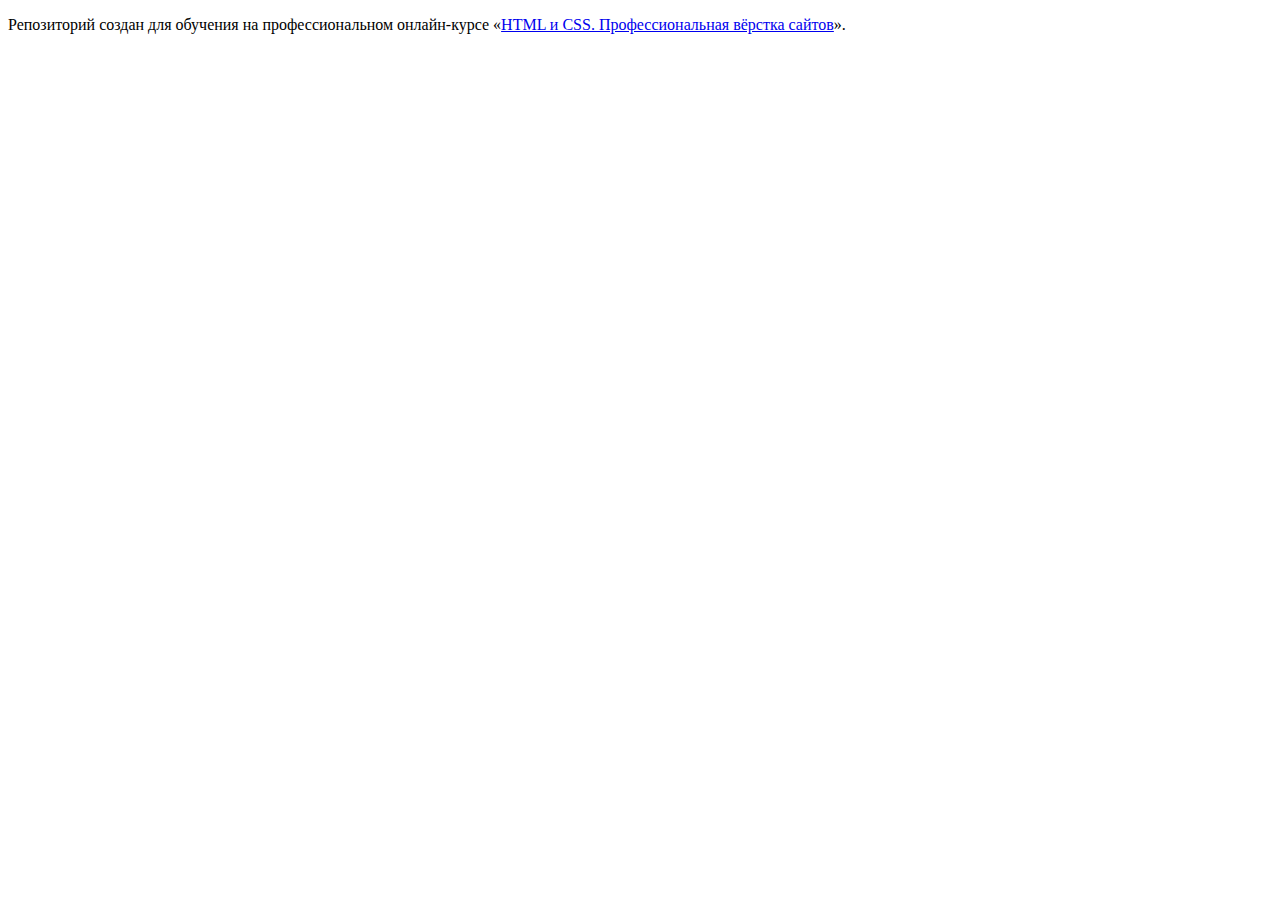
==== index.html @ 7fc2eac6 ":hatching_chick:" ====
<!DOCTYPE html>
<html lang="ru">
  <head>
    <meta charset="utf-8">
    <title>HTML Academy: Глейси</title>
  </head>
  <body>

    <p>Репозиторий создан для обучения на профессиональном онлайн‑курсе «<a href="https://htmlacademy.ru/intensive/htmlcss">HTML и CSS. Профессиональная вёрстка сайтов</a>».</p>

  </body>
</html>
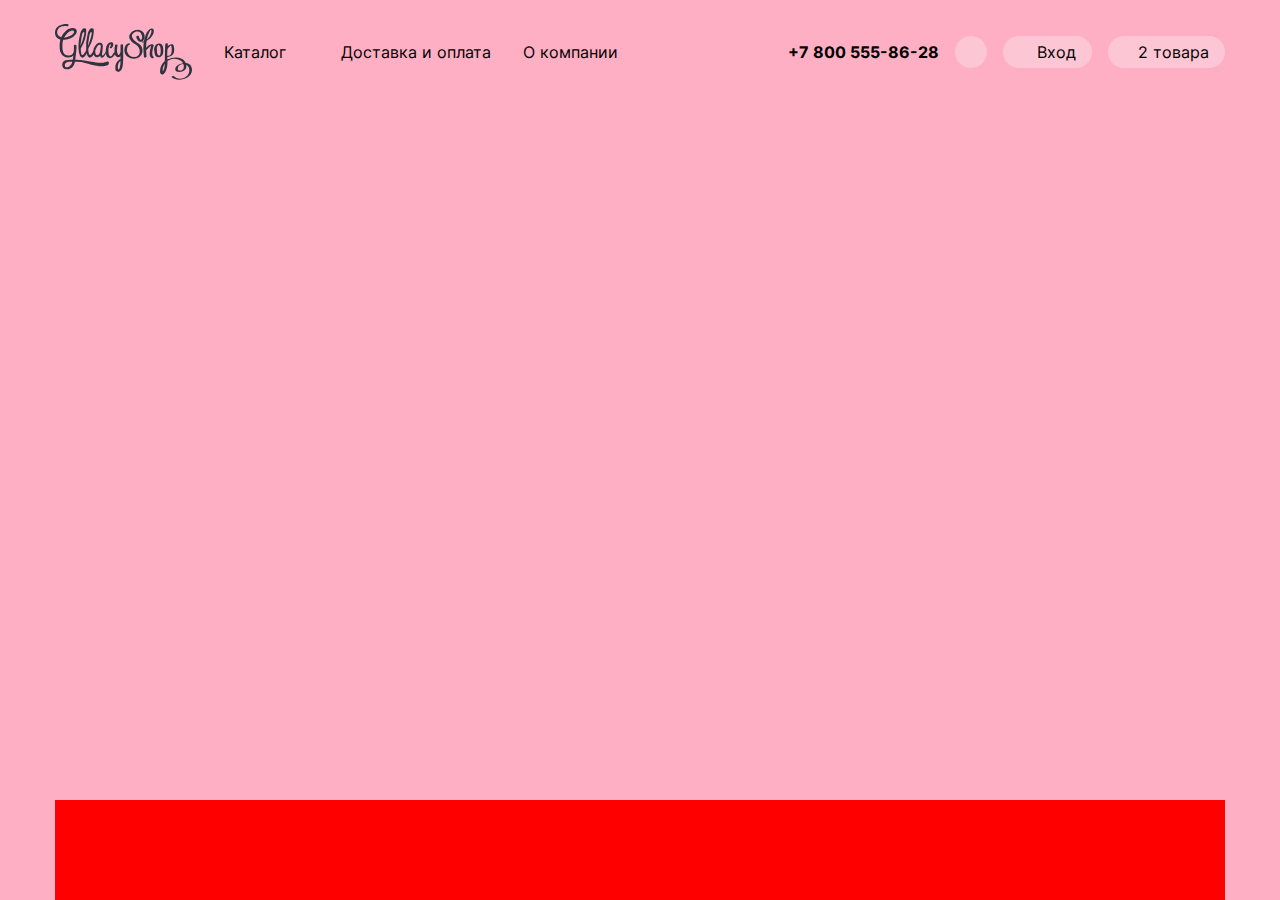
==== commit 18e70ed0: "Хедер" ====
--- a/index.html
+++ b/index.html
@@ -1,12 +1,119 @@
 <!DOCTYPE html>
 <html lang="ru">
+
   <head>
     <meta charset="utf-8">
     <title>HTML Academy: Глейси</title>
+    <link rel="stylesheet" href="styles/styles.css">
+    <link rel="icon" href="favicon.ico">
+    <link rel="icon" type="image/png" href="./images/favicon.png">
   </head>
+
   <body>
 
-    <p>Репозиторий создан для обучения на профессиональном онлайн‑курсе «<a href="https://htmlacademy.ru/intensive/htmlcss">HTML и CSS. Профессиональная вёрстка сайтов</a>».</p>
+    <header class="header">
+
+      <nav class="navigation">
+
+        <div class="services-navigation">
+
+          <a class="logo" href="/index.html">
+            <svg role="img" aria-label="Логорип интернет-магазина Глэйси." xmlns="http://www.w3.org/2000/svg" width="137" height="56" fill="none">
+              <path fill="#2D3440" d="M52.79 37.57a3.45 3.45 0 0 0-1.91.33s-2.68 2.24-15.89-.34c-9.71-1.9-14.76-1.71-14.76-1.71s1.63-11.18 1.18-14.31a.9.9 0 0 0-.93-.81c-.97 0-1.56.37-1.56.89.08 2.11 0 4.23-.22 6.33a5.36 5.36 0 0 1-5.5 3.5c-4.23-.29-5.12-3.35-5.5-5.43-.36-2.08-.58-7.9.53-10.29 0 0 6.38.23 10.39-3.2 4-3.44 3.75-6.4 1.86-7.68-1.9-1.27-6.34-1.05-9.75 2.08A17.33 17.33 0 0 0 6.2 13.2s-5-1.08-3.86-6.34c1.22-5.49 8.69-4.84 8.69-4.84 1.56.3 1.63.44 2.15-.08.51-.51.89-1.86-1.56-1.94C9.17-.08 1.82 1.14.42 6.04c-1.5 5.21 1.27 8.94 5 9.52 0 0-2.04 9.04.48 13.5a7.95 7.95 0 0 0 7.66 4.4c1.47 0 4.07-.81 4.8-2 0 0-.34 3.2-.63 4.36 0 0-6.18-.08-8.12.9-3.28 1.74-2.6 5.83-1.33 7.28 1.07 1.23 4.28 1.9 6.6.8a8.86 8.86 0 0 0 4.95-6.89c3.76-.19 7.52.22 11.15 1.22 5.5 1.65 13.15 3.18 15.44 3.18 2.3 0 7.13-.66 7.42-2.58.16-1.27-.31-1.93-1.05-2.16ZM14.12 7.67s2.92-2.23 4.32-.83a1.93 1.93 0 0 1 .08 2.52c-.59.77-2.14 3.2-9.5 4.4 0 0 2.32-4.07 5.1-6.08Zm.24 34.8s-4.03 2.21-4.45-.78a2.83 2.83 0 0 1 1.46-3.23c.7-.35 1.66-.79 5.86-.64a5.67 5.67 0 0 1-2.87 4.66Z" />
+              <path fill="#2D3440" d="M65.51 21.23V27.38c-.07.81-.33 1.59-.76 2.27-.27.5-.63.94-1.05 1.32-.47.4-.79-.51-.96-.9-1.24-2.6-.64-6.09-.16-8.82.22-1.3-2.42-.96-2.62.2-.48 2.32-.65 4.7-.5 7.07a1.66 1.66 0 0 0-1.18.66c-.46.97-1.79 4.2-3.41 2.91-1.18-.9-1.3-3.34-1.43-4.71-.14-1.9.1-3.8.73-5.6-.05.15 1.02-2.53 1.49-1.53a3.26 3.26 0 0 1-.55 2.8c-1.4 1.06.78 1.5 1.62.85 1.6-1.2 2.68-5.1-.06-5.57-3.09-.52-4.84 2.61-5.5 5.1-.34 1.42-.49 2.9-.44 4.36-.42.75-1.87 3.17-2.71 3.58-1 .52-.98-.2-.95-.67.04-.47.48-4.6.73-7.4.2-1.1.05-2.25-.45-3.26-.38-.78-3.56-2.53-6.36.75a10.66 10.66 0 0 0-2.74 6.26l-.63 1.21c-1.34 2.46-3.02 3.5-3.62 1.8-.6-1.79-.82-3.67-.66-5.54A34.51 34.51 0 0 0 37.84 14c1.34-5.96 1.09-8.92.37-9.42-.73-.5-3.79-1.73-5.63 5.6a47.93 47.93 0 0 0-1.42 15.98c-.28.61-.64 1.34-1.1 2.17-1.33 2.46-3 3.5-3.6 1.8-.6-1.79-.81-3.67-.64-5.54a34.51 34.51 0 0 0 4.5-10.51c1.39-6.04 1.11-9 .39-9.5-.72-.5-3.79-1.73-5.62 5.6-1.83 7.32-2.2 15.3-.45 20.67 0 0 .97 3.02 2.77 2.8 1.48-.2 3.25-1.66 4.3-4.4.11.54.26 1.08.43 1.6 0 0 .96 3.02 2.76 2.8 1.22-.15 2.67-1.18 3.69-3.06.63 1.64 2 2.99 3.75 2.68 2.37-.43 2.86-1.72 2.86-1.72s-.04 2.12 1.48 2.12c1.36 0 2.43-.8 3.5-2.82l.7-1.33c.3 1.93 1.1 3.64 2.67 4.32 2.67 1.17 5-1.04 6.37-3.22a3.86 3.86 0 0 0 2.2 2.34 3.32 3.32 0 0 0 3.36-.83v3.14c-.49-.02-.97.11-1.38.38a10.47 10.47 0 0 0-3.73 9.4 2.9 2.9 0 0 0 2.83 2.67c.47 0 .94-.1 1.36-.33 2.76-1.2 3.18-5.36 3.41-7.9.56-6.11.13-12.47.13-18.6 0-1.12-2.59-.6-2.59.33ZM26.93 11.2c.62-2.37 1.19-3.32 1.78-3.32.6 0 .83.64.41 2.68a52.6 52.6 0 0 1-3.64 11.4s.84-8.38 1.45-10.76Zm7.5 0c.61-2.37 1.18-3.32 1.74-3.32.55 0 .83.64.41 2.68-.41 2.05-1.78 7.71-3.64 11.4 0 0 .9-8.38 1.49-10.76Zm11.45 11.15c-.07.52-.4 3.84-.89 5.63-.48 1.79-.81 2.42-2.25 3.04-1.44.61-2.17-1.27-2.17-1.27-1.03-2.86.34-5.37 1.48-7.09 1.14-1.71 2.3-1.86 2.95-1.78a1.2 1.2 0 0 1 .88 1.47Zm19.56 16.1c.06 2.4-.42 4.79-1.4 6.98-.63.13-.9-.1-1.1-1.1a9.63 9.63 0 0 1 0-2.91 8.06 8.06 0 0 1 2.47-4.6c.04.56.04 1.1.03 1.63ZM82.18 18.7a9.59 9.59 0 0 1-5.08-5.37c-1.14-3.42 2.6-5.94 5.58-5.79 2.98.15 4.58 3.24 4.45 6-.05.98-.66 3.18-1.87 2.03a5.7 5.7 0 0 1-1.39-3.24c-.17-1.08-2.76-.44-2.58.7.52 3.27 4.03 6.87 7.04 3.45A6.59 6.59 0 0 0 86 6.43a9.08 9.08 0 0 0-11.15 3.88c-2.43 4.33 2.44 8.57 5.9 10.12C86.3 23.41 86.5 33 79.13 33.06a7.4 7.4 0 0 1-6.85-5.02c-.5-1.5-.25-6.75 1.78-7.15 1.61-.32 1.18-1.8-.4-1.52-3.3.65-4.52 4.93-4.2 7.93.52 4.77 4.97 7.45 9.46 7.41a8.5 8.5 0 0 0 8.58-6.75 8.4 8.4 0 0 0-5.32-9.26Z" />
+              <path fill="#2D3440" d="M98.73 32.9c-2.54-1.39-1.09-6.76-.7-8.83.24-1.33 1.37-3.39-.44-3.85-2.13-.51-4.66 1.52-6.49 3.46 0-2.24.17-4.48.5-6.7a13.9 13.9 0 0 0 6.39-6.6c1.16-2.33 1.72-7.16-2.2-5.74-3.55 1.25-4.77 5.36-5.89 8.66a26.93 26.93 0 0 0-.97 3.91c-.35.15-.72.28-1.08.4-1.48.46-1.29 1.25.2.79l.73-.23c-.71 5.01-.23 10.27.22 15.2 0 .48 2.67 0 2.58-.7-.2-2.2-.37-4.4-.44-6.58.22-.06.4-.18.56-.35a20.1 20.1 0 0 1 3.56-3.51l.41-.3c.6-.48.71-.49.34 0-.14.85-.32 1.7-.55 2.52-.5 2.69-1.9 7.96 1.2 9.65.66.34 3.06-.67 2.07-1.2Zm-5.78-21.56c.27-.8.64-1.58.98-2.35.42-.96 1.54-4.26 2.35-2.68.65 1.26-.38 3.33-.83 4.53a10.63 10.63 0 0 1-3.56 4.74c.26-1.43.61-2.85 1.06-4.24Z" />
+              <path fill="#2D3440" d="M108.3 26.64c0-2.95-.33-6.72-3.83-7.03-3.84-.35-5.34 3.68-5.4 6.7a.53.53 0 0 0 .32.5c0 2.82.67 6.5 4.01 6.44 3.72-.06 4.9-3.32 4.9-6.61Zm-4.45 4.9c-2.18-.9-1.98-4.66-1.84-6.48a.48.48 0 0 0-.21-.47c.27-1.79.96-4.47 2.55-3.14 1.26 1.1 1.29 3.71 1.35 5.22.05 1.06-.08 5.53-1.84 4.87h-.01ZM136.35 42.78c-1-2.58-3.2-3.58-5.6-3.69-.27-.65-.61-1.27-1.01-1.86-3.48-5.17-11.75-4.47-17.35-1.78 0-.82-.08-1.63-.11-2.45a6.49 6.49 0 0 0 5.8-2.68c1.48-2.14 1.27-5.93.68-8.32-.55-2.26-2.74-1.86-4.39-1.1-.6.28-1.16.66-1.66 1.12 0-.6.1-1.2.15-1.79.1-1.37-2.53-1.03-2.62.2-.41 5.53-.27 11.04-.4 16.57a13.2 13.2 0 0 0-4.77 10.81c0 2.03 1.72 3.58 3.56 2.13 2.57-1.98 3.36-5.93 3.71-8.94.15-1.35.2-2.7.14-4.05a12.43 12.43 0 0 1 13.54-.1 6.2 6.2 0 0 1 2.02 2.42c-1.42.26-2.8.7-4.11 1.33-1.53.73-3.79 2.47-3.68 4.4a2.69 2.69 0 0 0 2.04 2.69.8.8 0 0 0 .25.08c5.47.9 9.54-2.35 8.76-6.92 2.67 1.46 3.66 4.84 2.71 7.74-2.13 6.53-10.32 7.99-15.09 3.62-.52-.46-2.84.52-2.43.9 6.9 6.32 24.06.47 19.86-10.33Zm-26.66-1.58a13.92 13.92 0 0 1-1.02 4.6c-.22.48-.46.96-.72 1.42 0 0-.23.06-.28-.64 0-2.5.72-4.96 2.09-7.06l-.07 1.68Zm2.78-15.98a.7.7 0 0 0 .14-.15c.48-.8 1.04-1.56 1.69-2.24.47-.54 1-1 1.61-1.36.29.14.58.9.69 1.9.27 2.49.39 9.04-3.51 8.42-.3-.02-.6.04-.9.15 0-2.27.12-4.49.28-6.72Zm11.65 21.23h-.05c-1.5-.35-1.34-1.78-1.14-2.75.43-2.26 3.18-3.48 5.44-3.58 1.15 3.22.26 7.08-4.25 6.33Z" />
+            </svg>
+          </a>
+
+          <div class="catalog-wrapper">
+            <button class="services catalog" type="button">Каталог</button>
+            <ul class="catalog-list no">
+              <li class="catalog-item">
+                <a class="catalog-link" href="#">Новинки</a>
+              </li>
+              <li class="catalog-item">
+                <a class="catalog-link" href="#">Сливочное</a>
+              </li>
+              <li class="catalog-item">
+                <a class="catalog-link" href="#">Щербеты</a>
+              </li>
+              <li class="catalog-item">
+                <a class="catalog-link" href="#">Фруктовый лед</a>
+              </li>
+              <li class="catalog-item">
+                <a class="catalog-link" href="#">Мелорин</a>
+            </ul>
+          </div>
+          <a class="services delivery-payment" href="#">Доставка и оплата</a>
+          <a class="services about-company" href="#">О компании</a>
+
+        </div>
+
+        <div class="user-navigation">
+
+          <a class="contacts-phone" href="tel:+78005558628">+7 800 555-86-28</a>
+
+          <form class="user search" action="https://echo.htmlacademy.ru/" method="get">
+            <label class="visually-hidden" for="search-label">Поиск по сайту.</label>
+            <input class="search-input no" placeholder="Поиск по сайту" type="text" name="site-search" required
+              id="search-label">
+          </form>
+
+          <div class="user-navigation-wrapper">
+            <button class="user entrance" type="button"><span class="visually-hidden">Личный
+                кабинет.</span>Вход</button>
+            <form class="Personal-account no" action="https://echo.htmlacademy.ru/" method="post">
+              <p>Личный кабинет</p>
+              <div>
+                <label class="visually-hidden" for="username">введите почту</label>
+                <input class="username" id="username" name="username" required="required" type="text"
+                  placeholder="email@example.com" />
+              </div>
+              <div>
+                <label class="visually-hidden" for="password">введите пароль</label>
+                <input class="password" id="password" name="password" required="required" type="password"
+                  placeholder="••••••" />
+              </div>
+              <button class="login button">Войти</button>
+              <a class="password-recovery" href="#">Забыли пароль?</a>
+              <a class="registration" href="#">Регистрация</a>
+            </form>
+          </div>
+
+          <div class="basket-wrapper">
+            <button class="user basket" type="button"><span class="visually-hidden">Корзина покупок.</span>2 товара</button>
+            <div class="basket-popover no">
+              <ul class="shopping-list">
+                <li class="basket-products-item">
+                  <a class="basket-products-link" href="#">Малинка<p>1 кг х 310 ₽</p></a>
+                  <span class="price"><b>310</b>₽</span>
+                  <button class="basket-products-delete" type="button">
+                    <span class="visually-hidden">Удалить</span>
+                  </button>
+                </li>
+                <li class="basket-products-item">
+                  <a class="basket-products-link" href="#">Бабл-гам<p>1,5 кг х 320 ₽</p></a>
+                  <span class="price"><b>480</b>₽</span>
+                  <button class="basket-products-delete" type="button">
+                    <span class="visually-hidden">Удалить</span>
+                  </button>
+                </li>
+              </ul>
+              <button class="order" type="button">Оформить заказ</button>
+              <span class="total-amount">Итого:<b>790</b>₽</span>
+            </div>
+
+          </div>
+
+      </nav>
+
+    </header>
+
+    <main></main>
+
+    <footer></footer>
 
   </body>
+
 </html>
--- a/styles/styles.css
+++ b/styles/styles.css
@@ -0,0 +1,147 @@
+@font-face {
+    font-family: "Inter";
+    font-style: normal;
+    font-weight: 400;
+    src: url("../fonts/inter-400.woff2") format("woff2");
+    font-display: swap;
+}
+
+@font-face {
+
+    font-family: "Inter";
+    font-style: normal;
+    font-weight: 700;
+    src: url("../fonts/inter-700.woff2") format("woff2");
+    font-display: swap;
+}
+
+@font-face {
+
+    font-family: "Inter";
+    font-style: normal;
+    font-weight: 900;
+    src: url("../fonts/inter-700.woff2") format("woff2");
+    font-display: swap;
+}
+
+
+/*Общие */
+
+:root {
+--fon-pink:#FEAFC3;
+--fon-blue:#69A9FF;
+--fon-yellow:#FCC850;
+}
+
+.no {
+    display: none;
+}
+
+body {
+    background-color: var(--fon-pink);
+    font-family: "Inter", "Arial", sans-serif;
+    font-size: 16px;
+    line-height: 24px;
+    font-weight: 400;
+    margin: 0 auto;
+    width: 1170px;
+    display: flex;
+    flex-direction: column;
+    min-height: 100vh;
+}
+
+/*
+*, *:before, *:after {
+    outline: solid 1px red;
+}
+*/
+
+.visually-hidden {
+    position: absolute;
+    width: 1px;
+    height: 1px;
+    margin: -1px;
+    padding: 0;
+    border: 0;
+    clip: rect(0 0 0 0);
+    overflow: hidden;
+}
+
+main {
+    flex: 1;
+}
+
+footer {
+    flex-shrink: 0;
+    background-color: red;
+    height: 100px;
+}
+
+/*ХЕДЕР МЕНЮ*/
+
+.navigation {
+    display: flex;
+    justify-content: space-between;
+    margin-top: 24px;
+}
+
+.logo {
+    margin-right: 16px;
+}
+
+.services-navigation {
+    display: flex;
+    justify-content: flex-start;
+    align-items: flex-start;
+}
+
+.user-navigation {
+    display: flex;
+    justify-content: flex-end;
+    align-items: flex-start;
+}
+
+.services {
+    font: 400 16px/20px Inter;
+    background-color: transparent;
+    padding: 8px 16px;
+    text-decoration: none;
+    color: black;
+    border: none;
+    cursor: pointer;
+    margin-top: 10px;
+}
+
+.services.catalog {
+    margin-right: 23px;
+}
+
+.user {
+    font: 400 16px/20px Inter;
+    border: none;
+    cursor: pointer;
+    padding: 6px 16px;
+    background-color: rgba(252, 252, 252, 0.3);
+    border-radius: 30px;
+    margin-left: 16px;
+    margin-top: 12px;
+}
+
+.user.search {
+    height: 20px;
+}
+
+.user.basket {
+    padding-left: 30px;
+}
+
+.user.entrance {
+    padding-left: 34px;
+}
+
+.contacts-phone {
+    font: 700 16px/20px Inter;
+    color: black;
+    text-decoration: none;
+    margin-top: 18px;
+}
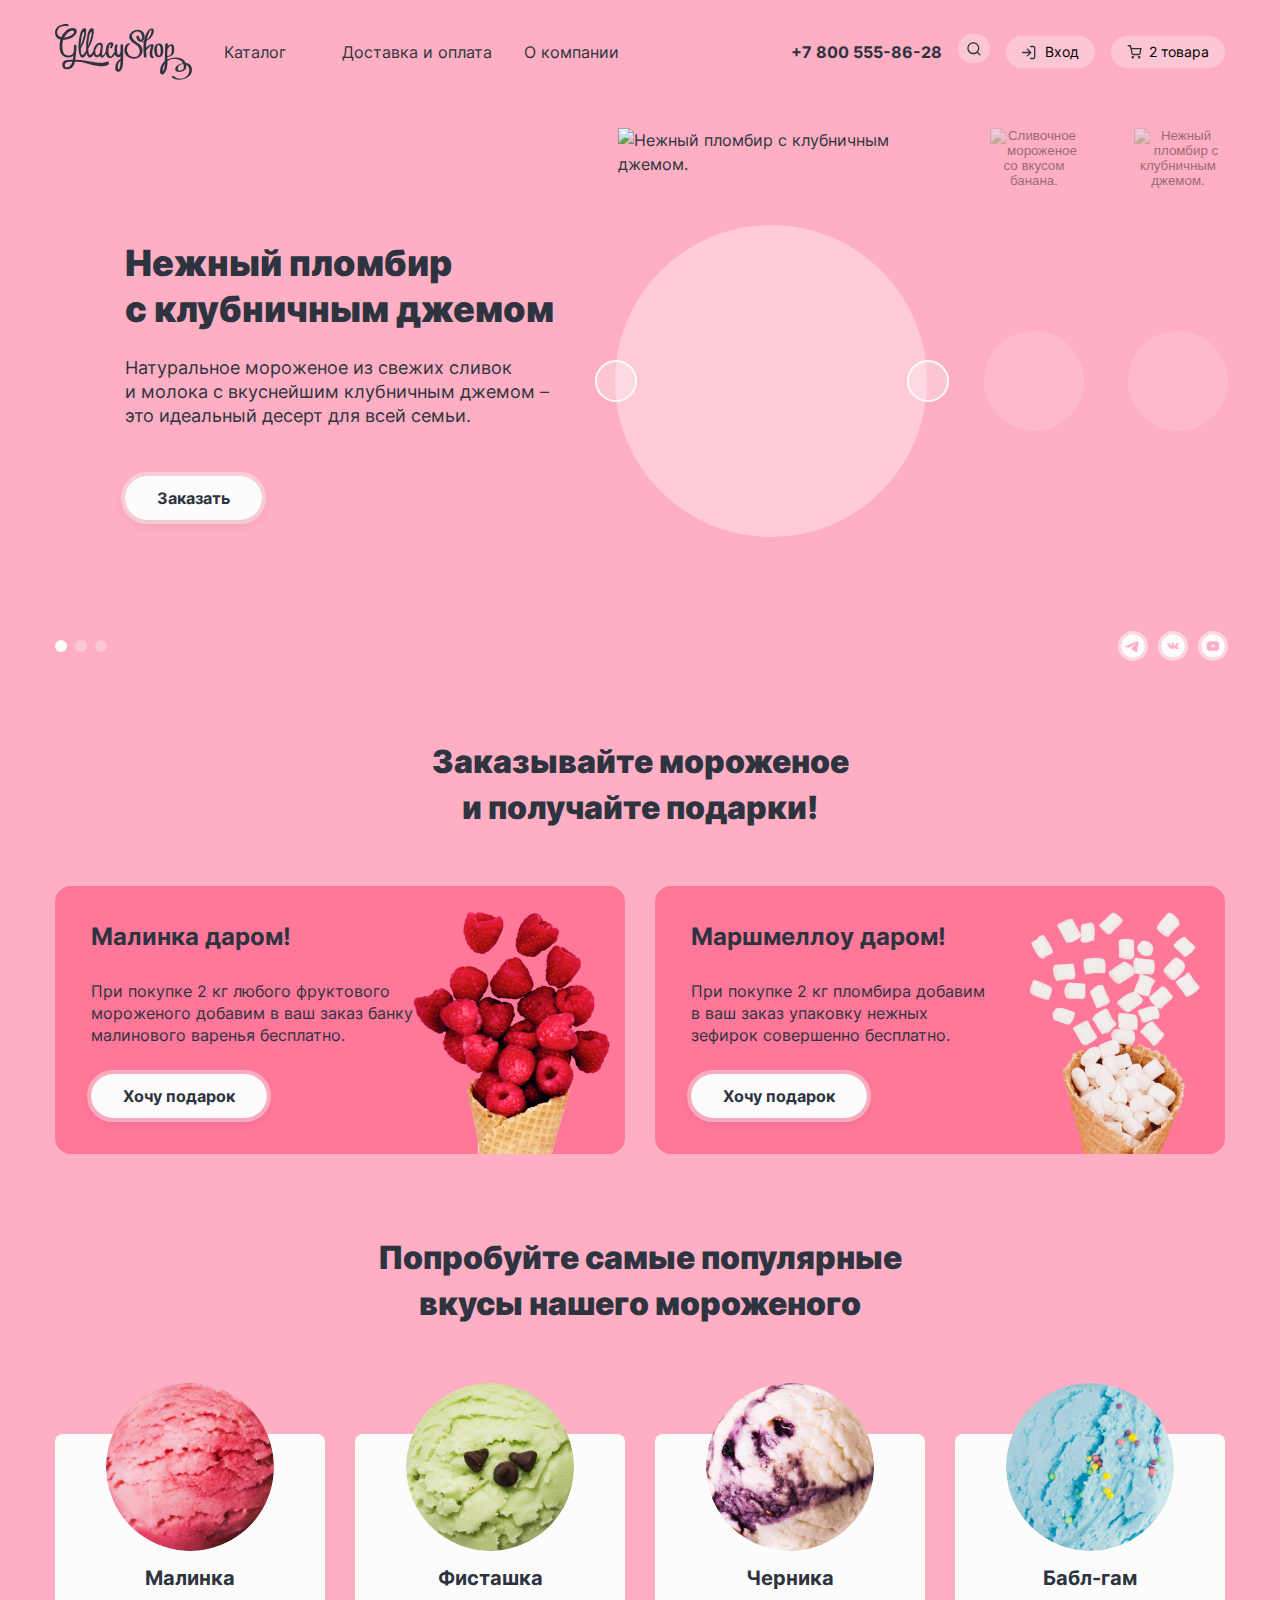
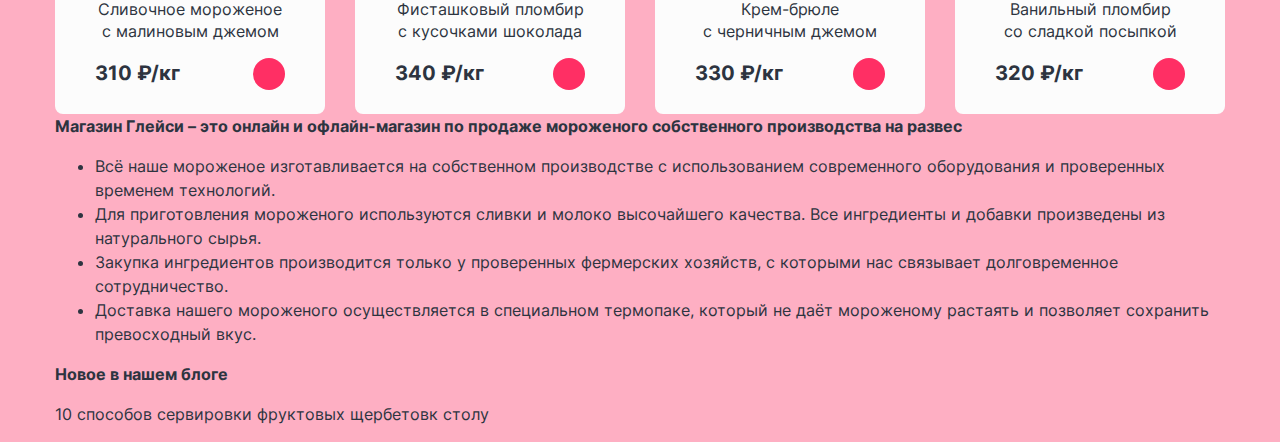
==== commit 6054c380: "Слайдер и далееееее" ====
--- a/index.html
+++ b/index.html
@@ -13,104 +13,295 @@
 
     <header class="header">
 
+
+      <a class="logo">
+        <svg role="img" aria-label="Логотип интернет-магазина Глэйси." xmlns="http://www.w3.org/2000/svg" width="137" height="56" fill="no">
+          <path fill="#2D3440" d="M52.79 37.57a3.45 3.45 0 0 0-1.91.33s-2.68 2.24-15.89-.34c-9.71-1.9-14.76-1.71-14.76-1.71s1.63-11.18 1.18-14.31a.9.9 0 0 0-.93-.81c-.97 0-1.56.37-1.56.89.08 2.11 0 4.23-.22 6.33a5.36 5.36 0 0 1-5.5 3.5c-4.23-.29-5.12-3.35-5.5-5.43-.36-2.08-.58-7.9.53-10.29 0 0 6.38.23 10.39-3.2 4-3.44 3.75-6.4 1.86-7.68-1.9-1.27-6.34-1.05-9.75 2.08A17.33 17.33 0 0 0 6.2 13.2s-5-1.08-3.86-6.34c1.22-5.49 8.69-4.84 8.69-4.84 1.56.3 1.63.44 2.15-.08.51-.51.89-1.86-1.56-1.94C9.17-.08 1.82 1.14.42 6.04c-1.5 5.21 1.27 8.94 5 9.52 0 0-2.04 9.04.48 13.5a7.95 7.95 0 0 0 7.66 4.4c1.47 0 4.07-.81 4.8-2 0 0-.34 3.2-.63 4.36 0 0-6.18-.08-8.12.9-3.28 1.74-2.6 5.83-1.33 7.28 1.07 1.23 4.28 1.9 6.6.8a8.86 8.86 0 0 0 4.95-6.89c3.76-.19 7.52.22 11.15 1.22 5.5 1.65 13.15 3.18 15.44 3.18 2.3 0 7.13-.66 7.42-2.58.16-1.27-.31-1.93-1.05-2.16ZM14.12 7.67s2.92-2.23 4.32-.83a1.93 1.93 0 0 1 .08 2.52c-.59.77-2.14 3.2-9.5 4.4 0 0 2.32-4.07 5.1-6.08Zm.24 34.8s-4.03 2.21-4.45-.78a2.83 2.83 0 0 1 1.46-3.23c.7-.35 1.66-.79 5.86-.64a5.67 5.67 0 0 1-2.87 4.66Z" />
+          <path fill="#2D3440" d="M65.51 21.23V27.38c-.07.81-.33 1.59-.76 2.27-.27.5-.63.94-1.05 1.32-.47.4-.79-.51-.96-.9-1.24-2.6-.64-6.09-.16-8.82.22-1.3-2.42-.96-2.62.2-.48 2.32-.65 4.7-.5 7.07a1.66 1.66 0 0 0-1.18.66c-.46.97-1.79 4.2-3.41 2.91-1.18-.9-1.3-3.34-1.43-4.71-.14-1.9.1-3.8.73-5.6-.05.15 1.02-2.53 1.49-1.53a3.26 3.26 0 0 1-.55 2.8c-1.4 1.06.78 1.5 1.62.85 1.6-1.2 2.68-5.1-.06-5.57-3.09-.52-4.84 2.61-5.5 5.1-.34 1.42-.49 2.9-.44 4.36-.42.75-1.87 3.17-2.71 3.58-1 .52-.98-.2-.95-.67.04-.47.48-4.6.73-7.4.2-1.1.05-2.25-.45-3.26-.38-.78-3.56-2.53-6.36.75a10.66 10.66 0 0 0-2.74 6.26l-.63 1.21c-1.34 2.46-3.02 3.5-3.62 1.8-.6-1.79-.82-3.67-.66-5.54A34.51 34.51 0 0 0 37.84 14c1.34-5.96 1.09-8.92.37-9.42-.73-.5-3.79-1.73-5.63 5.6a47.93 47.93 0 0 0-1.42 15.98c-.28.61-.64 1.34-1.1 2.17-1.33 2.46-3 3.5-3.6 1.8-.6-1.79-.81-3.67-.64-5.54a34.51 34.51 0 0 0 4.5-10.51c1.39-6.04 1.11-9 .39-9.5-.72-.5-3.79-1.73-5.62 5.6-1.83 7.32-2.2 15.3-.45 20.67 0 0 .97 3.02 2.77 2.8 1.48-.2 3.25-1.66 4.3-4.4.11.54.26 1.08.43 1.6 0 0 .96 3.02 2.76 2.8 1.22-.15 2.67-1.18 3.69-3.06.63 1.64 2 2.99 3.75 2.68 2.37-.43 2.86-1.72 2.86-1.72s-.04 2.12 1.48 2.12c1.36 0 2.43-.8 3.5-2.82l.7-1.33c.3 1.93 1.1 3.64 2.67 4.32 2.67 1.17 5-1.04 6.37-3.22a3.86 3.86 0 0 0 2.2 2.34 3.32 3.32 0 0 0 3.36-.83v3.14c-.49-.02-.97.11-1.38.38a10.47 10.47 0 0 0-3.73 9.4 2.9 2.9 0 0 0 2.83 2.67c.47 0 .94-.1 1.36-.33 2.76-1.2 3.18-5.36 3.41-7.9.56-6.11.13-12.47.13-18.6 0-1.12-2.59-.6-2.59.33ZM26.93 11.2c.62-2.37 1.19-3.32 1.78-3.32.6 0 .83.64.41 2.68a52.6 52.6 0 0 1-3.64 11.4s.84-8.38 1.45-10.76Zm7.5 0c.61-2.37 1.18-3.32 1.74-3.32.55 0 .83.64.41 2.68-.41 2.05-1.78 7.71-3.64 11.4 0 0 .9-8.38 1.49-10.76Zm11.45 11.15c-.07.52-.4 3.84-.89 5.63-.48 1.79-.81 2.42-2.25 3.04-1.44.61-2.17-1.27-2.17-1.27-1.03-2.86.34-5.37 1.48-7.09 1.14-1.71 2.3-1.86 2.95-1.78a1.2 1.2 0 0 1 .88 1.47Zm19.56 16.1c.06 2.4-.42 4.79-1.4 6.98-.63.13-.9-.1-1.1-1.1a9.63 9.63 0 0 1 0-2.91 8.06 8.06 0 0 1 2.47-4.6c.04.56.04 1.1.03 1.63ZM82.18 18.7a9.59 9.59 0 0 1-5.08-5.37c-1.14-3.42 2.6-5.94 5.58-5.79 2.98.15 4.58 3.24 4.45 6-.05.98-.66 3.18-1.87 2.03a5.7 5.7 0 0 1-1.39-3.24c-.17-1.08-2.76-.44-2.58.7.52 3.27 4.03 6.87 7.04 3.45A6.59 6.59 0 0 0 86 6.43a9.08 9.08 0 0 0-11.15 3.88c-2.43 4.33 2.44 8.57 5.9 10.12C86.3 23.41 86.5 33 79.13 33.06a7.4 7.4 0 0 1-6.85-5.02c-.5-1.5-.25-6.75 1.78-7.15 1.61-.32 1.18-1.8-.4-1.52-3.3.65-4.52 4.93-4.2 7.93.52 4.77 4.97 7.45 9.46 7.41a8.5 8.5 0 0 0 8.58-6.75 8.4 8.4 0 0 0-5.32-9.26Z" />
+          <path fill="#2D3440" d="M98.73 32.9c-2.54-1.39-1.09-6.76-.7-8.83.24-1.33 1.37-3.39-.44-3.85-2.13-.51-4.66 1.52-6.49 3.46 0-2.24.17-4.48.5-6.7a13.9 13.9 0 0 0 6.39-6.6c1.16-2.33 1.72-7.16-2.2-5.74-3.55 1.25-4.77 5.36-5.89 8.66a26.93 26.93 0 0 0-.97 3.91c-.35.15-.72.28-1.08.4-1.48.46-1.29 1.25.2.79l.73-.23c-.71 5.01-.23 10.27.22 15.2 0 .48 2.67 0 2.58-.7-.2-2.2-.37-4.4-.44-6.58.22-.06.4-.18.56-.35a20.1 20.1 0 0 1 3.56-3.51l.41-.3c.6-.48.71-.49.34 0-.14.85-.32 1.7-.55 2.52-.5 2.69-1.9 7.96 1.2 9.65.66.34 3.06-.67 2.07-1.2Zm-5.78-21.56c.27-.8.64-1.58.98-2.35.42-.96 1.54-4.26 2.35-2.68.65 1.26-.38 3.33-.83 4.53a10.63 10.63 0 0 1-3.56 4.74c.26-1.43.61-2.85 1.06-4.24Z" />
+          <path fill="#2D3440" d="M108.3 26.64c0-2.95-.33-6.72-3.83-7.03-3.84-.35-5.34 3.68-5.4 6.7a.53.53 0 0 0 .32.5c0 2.82.67 6.5 4.01 6.44 3.72-.06 4.9-3.32 4.9-6.61Zm-4.45 4.9c-2.18-.9-1.98-4.66-1.84-6.48a.48.48 0 0 0-.21-.47c.27-1.79.96-4.47 2.55-3.14 1.26 1.1 1.29 3.71 1.35 5.22.05 1.06-.08 5.53-1.84 4.87h-.01ZM136.35 42.78c-1-2.58-3.2-3.58-5.6-3.69-.27-.65-.61-1.27-1.01-1.86-3.48-5.17-11.75-4.47-17.35-1.78 0-.82-.08-1.63-.11-2.45a6.49 6.49 0 0 0 5.8-2.68c1.48-2.14 1.27-5.93.68-8.32-.55-2.26-2.74-1.86-4.39-1.1-.6.28-1.16.66-1.66 1.12 0-.6.1-1.2.15-1.79.1-1.37-2.53-1.03-2.62.2-.41 5.53-.27 11.04-.4 16.57a13.2 13.2 0 0 0-4.77 10.81c0 2.03 1.72 3.58 3.56 2.13 2.57-1.98 3.36-5.93 3.71-8.94.15-1.35.2-2.7.14-4.05a12.43 12.43 0 0 1 13.54-.1 6.2 6.2 0 0 1 2.02 2.42c-1.42.26-2.8.7-4.11 1.33-1.53.73-3.79 2.47-3.68 4.4a2.69 2.69 0 0 0 2.04 2.69.8.8 0 0 0 .25.08c5.47.9 9.54-2.35 8.76-6.92 2.67 1.46 3.66 4.84 2.71 7.74-2.13 6.53-10.32 7.99-15.09 3.62-.52-.46-2.84.52-2.43.9 6.9 6.32 24.06.47 19.86-10.33Zm-26.66-1.58a13.92 13.92 0 0 1-1.02 4.6c-.22.48-.46.96-.72 1.42 0 0-.23.06-.28-.64 0-2.5.72-4.96 2.09-7.06l-.07 1.68Zm2.78-15.98a.7.7 0 0 0 .14-.15c.48-.8 1.04-1.56 1.69-2.24.47-.54 1-1 1.61-1.36.29.14.58.9.69 1.9.27 2.49.39 9.04-3.51 8.42-.3-.02-.6.04-.9.15 0-2.27.12-4.49.28-6.72Zm11.65 21.23h-.05c-1.5-.35-1.34-1.78-1.14-2.75.43-2.26 3.18-3.48 5.44-3.58 1.15 3.22.26 7.08-4.25 6.33Z" />
+        </svg>
+      </a>
+
+
       <nav class="navigation">
-
-        <div class="services-navigation">
-
-          <a class="logo" href="/index.html">
-            <svg role="img" aria-label="Логорип интернет-магазина Глэйси." xmlns="http://www.w3.org/2000/svg" width="137" height="56" fill="none">
-              <path fill="#2D3440" d="M52.79 37.57a3.45 3.45 0 0 0-1.91.33s-2.68 2.24-15.89-.34c-9.71-1.9-14.76-1.71-14.76-1.71s1.63-11.18 1.18-14.31a.9.9 0 0 0-.93-.81c-.97 0-1.56.37-1.56.89.08 2.11 0 4.23-.22 6.33a5.36 5.36 0 0 1-5.5 3.5c-4.23-.29-5.12-3.35-5.5-5.43-.36-2.08-.58-7.9.53-10.29 0 0 6.38.23 10.39-3.2 4-3.44 3.75-6.4 1.86-7.68-1.9-1.27-6.34-1.05-9.75 2.08A17.33 17.33 0 0 0 6.2 13.2s-5-1.08-3.86-6.34c1.22-5.49 8.69-4.84 8.69-4.84 1.56.3 1.63.44 2.15-.08.51-.51.89-1.86-1.56-1.94C9.17-.08 1.82 1.14.42 6.04c-1.5 5.21 1.27 8.94 5 9.52 0 0-2.04 9.04.48 13.5a7.95 7.95 0 0 0 7.66 4.4c1.47 0 4.07-.81 4.8-2 0 0-.34 3.2-.63 4.36 0 0-6.18-.08-8.12.9-3.28 1.74-2.6 5.83-1.33 7.28 1.07 1.23 4.28 1.9 6.6.8a8.86 8.86 0 0 0 4.95-6.89c3.76-.19 7.52.22 11.15 1.22 5.5 1.65 13.15 3.18 15.44 3.18 2.3 0 7.13-.66 7.42-2.58.16-1.27-.31-1.93-1.05-2.16ZM14.12 7.67s2.92-2.23 4.32-.83a1.93 1.93 0 0 1 .08 2.52c-.59.77-2.14 3.2-9.5 4.4 0 0 2.32-4.07 5.1-6.08Zm.24 34.8s-4.03 2.21-4.45-.78a2.83 2.83 0 0 1 1.46-3.23c.7-.35 1.66-.79 5.86-.64a5.67 5.67 0 0 1-2.87 4.66Z" />
-              <path fill="#2D3440" d="M65.51 21.23V27.38c-.07.81-.33 1.59-.76 2.27-.27.5-.63.94-1.05 1.32-.47.4-.79-.51-.96-.9-1.24-2.6-.64-6.09-.16-8.82.22-1.3-2.42-.96-2.62.2-.48 2.32-.65 4.7-.5 7.07a1.66 1.66 0 0 0-1.18.66c-.46.97-1.79 4.2-3.41 2.91-1.18-.9-1.3-3.34-1.43-4.71-.14-1.9.1-3.8.73-5.6-.05.15 1.02-2.53 1.49-1.53a3.26 3.26 0 0 1-.55 2.8c-1.4 1.06.78 1.5 1.62.85 1.6-1.2 2.68-5.1-.06-5.57-3.09-.52-4.84 2.61-5.5 5.1-.34 1.42-.49 2.9-.44 4.36-.42.75-1.87 3.17-2.71 3.58-1 .52-.98-.2-.95-.67.04-.47.48-4.6.73-7.4.2-1.1.05-2.25-.45-3.26-.38-.78-3.56-2.53-6.36.75a10.66 10.66 0 0 0-2.74 6.26l-.63 1.21c-1.34 2.46-3.02 3.5-3.62 1.8-.6-1.79-.82-3.67-.66-5.54A34.51 34.51 0 0 0 37.84 14c1.34-5.96 1.09-8.92.37-9.42-.73-.5-3.79-1.73-5.63 5.6a47.93 47.93 0 0 0-1.42 15.98c-.28.61-.64 1.34-1.1 2.17-1.33 2.46-3 3.5-3.6 1.8-.6-1.79-.81-3.67-.64-5.54a34.51 34.51 0 0 0 4.5-10.51c1.39-6.04 1.11-9 .39-9.5-.72-.5-3.79-1.73-5.62 5.6-1.83 7.32-2.2 15.3-.45 20.67 0 0 .97 3.02 2.77 2.8 1.48-.2 3.25-1.66 4.3-4.4.11.54.26 1.08.43 1.6 0 0 .96 3.02 2.76 2.8 1.22-.15 2.67-1.18 3.69-3.06.63 1.64 2 2.99 3.75 2.68 2.37-.43 2.86-1.72 2.86-1.72s-.04 2.12 1.48 2.12c1.36 0 2.43-.8 3.5-2.82l.7-1.33c.3 1.93 1.1 3.64 2.67 4.32 2.67 1.17 5-1.04 6.37-3.22a3.86 3.86 0 0 0 2.2 2.34 3.32 3.32 0 0 0 3.36-.83v3.14c-.49-.02-.97.11-1.38.38a10.47 10.47 0 0 0-3.73 9.4 2.9 2.9 0 0 0 2.83 2.67c.47 0 .94-.1 1.36-.33 2.76-1.2 3.18-5.36 3.41-7.9.56-6.11.13-12.47.13-18.6 0-1.12-2.59-.6-2.59.33ZM26.93 11.2c.62-2.37 1.19-3.32 1.78-3.32.6 0 .83.64.41 2.68a52.6 52.6 0 0 1-3.64 11.4s.84-8.38 1.45-10.76Zm7.5 0c.61-2.37 1.18-3.32 1.74-3.32.55 0 .83.64.41 2.68-.41 2.05-1.78 7.71-3.64 11.4 0 0 .9-8.38 1.49-10.76Zm11.45 11.15c-.07.52-.4 3.84-.89 5.63-.48 1.79-.81 2.42-2.25 3.04-1.44.61-2.17-1.27-2.17-1.27-1.03-2.86.34-5.37 1.48-7.09 1.14-1.71 2.3-1.86 2.95-1.78a1.2 1.2 0 0 1 .88 1.47Zm19.56 16.1c.06 2.4-.42 4.79-1.4 6.98-.63.13-.9-.1-1.1-1.1a9.63 9.63 0 0 1 0-2.91 8.06 8.06 0 0 1 2.47-4.6c.04.56.04 1.1.03 1.63ZM82.18 18.7a9.59 9.59 0 0 1-5.08-5.37c-1.14-3.42 2.6-5.94 5.58-5.79 2.98.15 4.58 3.24 4.45 6-.05.98-.66 3.18-1.87 2.03a5.7 5.7 0 0 1-1.39-3.24c-.17-1.08-2.76-.44-2.58.7.52 3.27 4.03 6.87 7.04 3.45A6.59 6.59 0 0 0 86 6.43a9.08 9.08 0 0 0-11.15 3.88c-2.43 4.33 2.44 8.57 5.9 10.12C86.3 23.41 86.5 33 79.13 33.06a7.4 7.4 0 0 1-6.85-5.02c-.5-1.5-.25-6.75 1.78-7.15 1.61-.32 1.18-1.8-.4-1.52-3.3.65-4.52 4.93-4.2 7.93.52 4.77 4.97 7.45 9.46 7.41a8.5 8.5 0 0 0 8.58-6.75 8.4 8.4 0 0 0-5.32-9.26Z" />
-              <path fill="#2D3440" d="M98.73 32.9c-2.54-1.39-1.09-6.76-.7-8.83.24-1.33 1.37-3.39-.44-3.85-2.13-.51-4.66 1.52-6.49 3.46 0-2.24.17-4.48.5-6.7a13.9 13.9 0 0 0 6.39-6.6c1.16-2.33 1.72-7.16-2.2-5.74-3.55 1.25-4.77 5.36-5.89 8.66a26.93 26.93 0 0 0-.97 3.91c-.35.15-.72.28-1.08.4-1.48.46-1.29 1.25.2.79l.73-.23c-.71 5.01-.23 10.27.22 15.2 0 .48 2.67 0 2.58-.7-.2-2.2-.37-4.4-.44-6.58.22-.06.4-.18.56-.35a20.1 20.1 0 0 1 3.56-3.51l.41-.3c.6-.48.71-.49.34 0-.14.85-.32 1.7-.55 2.52-.5 2.69-1.9 7.96 1.2 9.65.66.34 3.06-.67 2.07-1.2Zm-5.78-21.56c.27-.8.64-1.58.98-2.35.42-.96 1.54-4.26 2.35-2.68.65 1.26-.38 3.33-.83 4.53a10.63 10.63 0 0 1-3.56 4.74c.26-1.43.61-2.85 1.06-4.24Z" />
-              <path fill="#2D3440" d="M108.3 26.64c0-2.95-.33-6.72-3.83-7.03-3.84-.35-5.34 3.68-5.4 6.7a.53.53 0 0 0 .32.5c0 2.82.67 6.5 4.01 6.44 3.72-.06 4.9-3.32 4.9-6.61Zm-4.45 4.9c-2.18-.9-1.98-4.66-1.84-6.48a.48.48 0 0 0-.21-.47c.27-1.79.96-4.47 2.55-3.14 1.26 1.1 1.29 3.71 1.35 5.22.05 1.06-.08 5.53-1.84 4.87h-.01ZM136.35 42.78c-1-2.58-3.2-3.58-5.6-3.69-.27-.65-.61-1.27-1.01-1.86-3.48-5.17-11.75-4.47-17.35-1.78 0-.82-.08-1.63-.11-2.45a6.49 6.49 0 0 0 5.8-2.68c1.48-2.14 1.27-5.93.68-8.32-.55-2.26-2.74-1.86-4.39-1.1-.6.28-1.16.66-1.66 1.12 0-.6.1-1.2.15-1.79.1-1.37-2.53-1.03-2.62.2-.41 5.53-.27 11.04-.4 16.57a13.2 13.2 0 0 0-4.77 10.81c0 2.03 1.72 3.58 3.56 2.13 2.57-1.98 3.36-5.93 3.71-8.94.15-1.35.2-2.7.14-4.05a12.43 12.43 0 0 1 13.54-.1 6.2 6.2 0 0 1 2.02 2.42c-1.42.26-2.8.7-4.11 1.33-1.53.73-3.79 2.47-3.68 4.4a2.69 2.69 0 0 0 2.04 2.69.8.8 0 0 0 .25.08c5.47.9 9.54-2.35 8.76-6.92 2.67 1.46 3.66 4.84 2.71 7.74-2.13 6.53-10.32 7.99-15.09 3.62-.52-.46-2.84.52-2.43.9 6.9 6.32 24.06.47 19.86-10.33Zm-26.66-1.58a13.92 13.92 0 0 1-1.02 4.6c-.22.48-.46.96-.72 1.42 0 0-.23.06-.28-.64 0-2.5.72-4.96 2.09-7.06l-.07 1.68Zm2.78-15.98a.7.7 0 0 0 .14-.15c.48-.8 1.04-1.56 1.69-2.24.47-.54 1-1 1.61-1.36.29.14.58.9.69 1.9.27 2.49.39 9.04-3.51 8.42-.3-.02-.6.04-.9.15 0-2.27.12-4.49.28-6.72Zm11.65 21.23h-.05c-1.5-.35-1.34-1.78-1.14-2.75.43-2.26 3.18-3.48 5.44-3.58 1.15 3.22.26 7.08-4.25 6.33Z" />
-            </svg>
-          </a>
-
-          <div class="catalog-wrapper">
-            <button class="services catalog" type="button">Каталог</button>
-            <ul class="catalog-list no">
-              <li class="catalog-item">
-                <a class="catalog-link" href="#">Новинки</a>
-              </li>
-              <li class="catalog-item">
-                <a class="catalog-link" href="#">Сливочное</a>
-              </li>
-              <li class="catalog-item">
-                <a class="catalog-link" href="#">Щербеты</a>
-              </li>
-              <li class="catalog-item">
-                <a class="catalog-link" href="#">Фруктовый лед</a>
-              </li>
-              <li class="catalog-item">
-                <a class="catalog-link" href="#">Мелорин</a>
-            </ul>
-          </div>
-          <a class="services delivery-payment" href="#">Доставка и оплата</a>
-          <a class="services about-company" href="#">О компании</a>
-
-        </div>
-
-        <div class="user-navigation">
-
-          <a class="contacts-phone" href="tel:+78005558628">+7 800 555-86-28</a>
-
-          <form class="user search" action="https://echo.htmlacademy.ru/" method="get">
-            <label class="visually-hidden" for="search-label">Поиск по сайту.</label>
-            <input class="search-input no" placeholder="Поиск по сайту" type="text" name="site-search" required
-              id="search-label">
-          </form>
-
-          <div class="user-navigation-wrapper">
-            <button class="user entrance" type="button"><span class="visually-hidden">Личный
-                кабинет.</span>Вход</button>
-            <form class="Personal-account no" action="https://echo.htmlacademy.ru/" method="post">
-              <p>Личный кабинет</p>
-              <div>
-                <label class="visually-hidden" for="username">введите почту</label>
-                <input class="username" id="username" name="username" required="required" type="text"
-                  placeholder="email@example.com" />
-              </div>
-              <div>
-                <label class="visually-hidden" for="password">введите пароль</label>
-                <input class="password" id="password" name="password" required="required" type="password"
-                  placeholder="••••••" />
-              </div>
-              <button class="login button">Войти</button>
+        <div class="catalog-wrapper">
+          <button class="navigation-item catalog" type="button">Каталог</button>
+          <ul class="catalog-list hidden">
+            <li class="catalog-item">
+              <a class="catalog-link new" href="#">Новинки</a>
+            </li>
+            <li class="catalog-item">
+              <a class="catalog-link" href="#">Сливочное</a>
+            </li>
+            <li class="catalog-item">
+              <a class="catalog-link" href="#">Щербеты</a>
+            </li>
+            <li class="catalog-item">
+              <a class="catalog-link" href="#">Фруктовый лед</a>
+            </li>
+            <li class="catalog-item">
+              <a class="catalog-link" href="#">Мелорин</a>
+          </ul>
+        </div>
+
+        <a class="navigation-item delivery-payment" href="#">Доставка и оплата</a>
+
+        <a class="navigation-item about-company" href="#">О компании</a>
+      </nav>
+
+
+      <div class="user-navigation">
+        <a class="user contacts-phone" href="tel:+78005558628">+7 800 555-86-28</a>
+
+        <div class="search-wrapper">
+          <a class="user search" href="#"></a>
+           <form class="search-form hidden" action="https://echo.htmlacademy.ru/" method="get">
+              <label class="visually-hidden" for="search-label">Поиск по сайту.</label>
+              <input class="search-input" placeholder="Поиск по сайту" type="text" name="site-search" required id="search-label">
+              <button class="search-reset hidden" type="reset"><span class="visually-hidden">Очистить поиск</span></button>
+            </form>
+        </div>
+
+        <div class="user-navigation-wrapper">
+          <button class="user entrance" type="button"><span class="visually-hidden">Личный кабинет.</span>Вход</button>
+          <form class="personal-account hidden" action="https://echo.htmlacademy.ru/" method="post">
+            <span>Личный кабинет</span>
+            <div class="username-wrapper">
+              <label class="visually-hidden" for="username">введите почту</label>
+              <input class="username" id="username" name="username" required="required" type="text" placeholder="email@example.com">
+            </div>
+            <div class="password-wrapper">
+              <label class="visually-hidden" for="password">введите пароль</label>
+              <input class="password" id="password" name="password" required="required" type="password" placeholder="••••••">
+            </div>
+            <div class="login-wrapper">
+              <button class="button-additional login" type="submit">Войти</button>
               <a class="password-recovery" href="#">Забыли пароль?</a>
               <a class="registration" href="#">Регистрация</a>
-            </form>
-          </div>
-
-          <div class="basket-wrapper">
-            <button class="user basket" type="button"><span class="visually-hidden">Корзина покупок.</span>2 товара</button>
-            <div class="basket-popover no">
-              <ul class="shopping-list">
-                <li class="basket-products-item">
-                  <a class="basket-products-link" href="#">Малинка<p>1 кг х 310 ₽</p></a>
-                  <span class="price"><b>310</b>₽</span>
-                  <button class="basket-products-delete" type="button">
-                    <span class="visually-hidden">Удалить</span>
-                  </button>
-                </li>
-                <li class="basket-products-item">
-                  <a class="basket-products-link" href="#">Бабл-гам<p>1,5 кг х 320 ₽</p></a>
-                  <span class="price"><b>480</b>₽</span>
-                  <button class="basket-products-delete" type="button">
-                    <span class="visually-hidden">Удалить</span>
-                  </button>
-                </li>
-              </ul>
-              <button class="order" type="button">Оформить заказ</button>
-              <span class="total-amount">Итого:<b>790</b>₽</span>
             </div>
-
-          </div>
-
-      </nav>
+          </form>
+        </div>
+
+        <div class="basket-wrapper">
+          <!-- empty-пустая корзина --><button class="user basket " type="button"><span class="visually-hidden">Корзина покупок.</span>2 товара</button>
+          <div class="basket-popover hidden">
+            <span class="basket-head">Корзина</span>
+            <ul class="shopping-list">
+              <li class="basket-products-item raspberry">
+                <a class="basket-products-link" href="#">Малинка<span>1 кг х 310 ₽</span></a>
+                <span class="price"><b>310</b> ₽</span>
+                <button class="basket-products-delete" type="button"><span class="visually-hidden">Удалить</span></button>
+              </li>
+              <li class="basket-products-item bubble-gum">
+                <a class="basket-products-link" href="#">Бабл-гам<span>1,5 кг х 320 ₽</span></a>
+                <span class="price"><b>480</b> ₽</span>
+                <button class="basket-products-delete" type="button">
+                  <span class="visually-hidden">Удалить</span>
+                </button>
+              </li>
+            </ul>
+            <a class="button-additional order" href="#">Оформить заказ</a>
+            <span class="total-amount">Итого: <b>790</b> ₽</span>
+          </div>
+        </div>
+
+
+      </div>
+
 
     </header>
 
-    <main></main>
+
+    <main>
+
+
+      <h1 class="visually-hidden">Магазин Глейси – мы продаем мороженое собственного производства на развес.</h1>
+
+
+      <div class="slider">
+
+        <span class="visually-hidden">Лучшие мороженки для вас!</span>
+
+        <div class="slide-wrapper ice-cream-strawberry active-slide">
+          <div class="slide-description-wrapper">
+            <div class="slide-title">Нежный пломбир<br>с клубничным джемом</div>
+            <p class="slide-description">Натуральное мороженое из свежих сливок<br>и молока с вкуснейшим клубничным джемом – это идеальный десерт для всей семьи.</p>
+            <a class="slide button-main" href="#">Заказать</a>
+          </div>
+          <div class="slide-image-wrapper">
+            <img class="slide-image" src="/images/index/ice-cream-with-strawberry-jam.png" alt="Нежный пломбир с клубничным джемом." width="306" height="507">
+          </div>
+        </div>
+
+        <div class="slide-wrapper ice-cream-banan">
+          <div class="slide-description-wrapper">
+            <div class="slide-title">Сливочное мороженое со вкусом банана</div>
+            <p class="slide-description">Сливочное мороженое с ярким банановым вкусом подарит вам свежесть и наслаждение даже в самый жаркий летний день.</p>
+            <a class="slide button-main" href="#">Заказать</a>
+          </div>
+          <div class="slide-image-wrapper">
+            <img class="slide-image" src="/images/index/creamy-banana-flavored-ice-cream.png"
+              alt="Сливочное мороженое со вкусом банана." width="306" height="507">
+          </div>
+        </div>
+
+        <div class="slide-wrapper ice-cream-marshmallow">
+          <div class="slide-description-wrapper">
+            <div class="slide-title">Карамельный пломбир с маршмеллоу</div>
+            <p class="slide-description">Необычный сладкий десерт с карамельным топпингом и кусочками зефира завоюет сердца сладкоежек всех возрастов.</p>
+            <a class="slide button-main" href="#">Заказать</a>
+          </div>
+          <div class="slide-image-wrapper">
+            <img class="slide-image" src="/images/index/caramel-sundae-with-marshmallows.png" alt="Нежный пломбир с клубничным джемом." width="306" height="507">
+          </div>
+        </div>
+
+        <button class="slider-button previous" type="button">
+          <span class="visually-hidden">Предыдущее мороженка</span>
+        </button>
+
+        <button class="slider-button following" type="button">
+          <span class="visually-hidden">Следующее мороженка</span>
+        </button>
+
+        <button class="preview-button previous" type="button">
+          <img class="slide-image" src="/images/index/creamy-banana-flavored-ice-cream.png" alt="Сливочное мороженое со вкусом банана." width="306" height="507">
+          <span class="visually-hidden">Предыдущее мороженка превью</span>
+        </button>
+
+        <button class="preview-button following" type="button">
+          <img class="slide-image" src="/images/index/caramel-sundae-with-marshmallows.png" alt="Нежный пломбир с клубничным джемом." width="306" height="507">
+          <span class="visually-hidden">Следующее мороженка превью</span>
+        </button>
+
+
+        <ol class="slider-pagination">
+          <li class="slider-pagination-item">
+            <button class="slider-pagination-button slider-pagination-button-current">
+              <span class="visually-hidden">Нежный пломбир с клубничным джемом</span>
+            </button>
+          </li>
+          <li class="slider-pagination-item">
+            <button class="slider-pagination-button" type="button">
+              <span class="visually-hidden">Сливочное мороженое со вкусом банана</span>
+            </button>
+          </li>
+          <li class="slider-pagination-item">
+            <button class="slider-pagination-button" type="button">
+              <span class="visually-hidden">Карамельный пломбир с маршмеллоу</span>
+            </button>
+          </li>
+        </ol>
+
+        <div class="social-list-wrap">
+          <span class="visually-hidden">Мы в соц сетях</span>
+          <ul class="social-list">
+            <li class="social-item">
+              <a class="social-link telegram" href="https://t.me/htmlacademy">
+                <span class="visually-hidden">Телеграмм</span>
+              </a>
+            </li>
+            <li class="social-item">
+              <a class="social-link vk" href="https://www.youtube.com/user/htmlacademyru">
+                <span class="visually-hidden">В контакте</span>
+              </a>
+            </li>
+            <li class="social-item">
+              <a class="social-link youtube" href="https://twitter.com/htmlacademy_ru">
+                <span class="visually-hidden">Ютуб</span>
+              </a>
+            </li>
+          </ul>
+        </div>
+
+      </div>
+
+
+      <section class="present-wrap">
+
+        <h2>Заказывайте мороженое<br>и получайте подарки!</h2>
+
+        <div class="present malinka-for-free">
+          <h3>Малинка даром!</h3>
+          <p>При покупке 2 кг любого фруктового мороженого добавим в ваш заказ банку малинового варенья бесплатно.</p>
+          <button class="button-main">Хочу подарок</button>
+        </div>
+
+        <div class="present marshmallow-for-free">
+          <h3>Маршмеллоу даром!</h3>
+          <p>При покупке 2 кг пломбира добавим<br>в ваш заказ упаковку нежных<br>зефирок совершенно бесплатно.</p>
+          <button class="button-main">Хочу подарок</button>
+        </div>
+
+      </section>
+
+
+      <section>
+
+        <h2 class="popular-flavors-heading">Попробуйте самые популярные<br>вкусы нашего мороженого</h2>
+
+        <ul class="popular-flavors-list">
+
+          <li class="product-card">
+            <a class="product-card-link" href="#">
+              <img class="product-card-image" src="/images/catalog/raspberry.png" width="168" height="168" alt="">
+              <h3 class="product-card-title">Малинка</h3>
+              <p>Сливочное мороженое с малиновым джемом</p>
+              <span class="product-card-price">310 ₽/кг</span>
+            </a>
+            <button class="button-product"><span class="visually-hidden">Положить в корзину</span></button>
+          </li>
+
+          <li class="product-card">
+            <a class="product-card-link" href="#">
+              <img class="product-card-image" src="/images/catalog/pistachio.png" width="168" height="168" alt="">
+              <h3 class="product-card-title">Фисташка</h3>
+              <p>Фисташковый пломбир с кусочками шоколада</p>
+              <span class="product-card-price">340 ₽/кг</span>
+            </a>
+            <button class="button-product"><span class="visually-hidden">Положить в корзину</span></button>
+          </li>
+
+          <li class="product-card">
+            <a class="product-card-link" href="#">
+              <img class="product-card-image" src="/images/catalog/blueberry.png" width="168" height="168" alt="">
+              <h3 class="product-card-title">Черника</h3>
+              <p>Крем-брюле<br>с черничным джемом</p>
+              <span class="product-card-price">330 ₽/кг</span>
+            </a>
+            <button class="button-product"><span class="visually-hidden">Положить в корзину</span></button>
+          </li>
+
+          <li class="product-card">
+            <a class="product-card-link" href="#">
+              <img class="product-card-image" src="/images/catalog/bubble-gum.png" width="168" height="168" alt="">
+              <h3 class="product-card-title">Бабл-гам</h3>
+              <p>Ванильный пломбир<br>со сладкой посыпкой</p>
+              <span class="product-card-price">320 ₽/кг</span>
+            </a>
+            <button class="button-product"><span class="visually-hidden">Положить в корзину</span></button>
+          </li>
+        </ul>
+
+      </section>
+
+      <div>
+        <b>Магазин Глейси – это онлайн и офлайн-магазин по продаже мороженого собственного производства на развес</b>
+        <ul>
+          <li>Всё наше мороженое изготавливается на собственном производстве с использованием современного оборудования и проверенных временем технологий.</li>
+          <li>Для приготовления мороженого используются сливки и молоко высочайшего качества. Все ингредиенты и добавки произведены из натурального сырья.</li>
+          <li>Закупка ингредиентов производится только у проверенных фермерских хозяйств, с которыми нас связывает долговременное сотрудничество.</li>
+          <li>Доставка нашего мороженого осуществляется в специальном термопаке, который не даёт мороженому растаять и позволяет сохранить превосходный вкус.</li>
+        </ul>
+      </div>
+
+      <div>
+        <b>Новое в нашем блоге</b>
+        <p>10 способов сервировки фруктовых щербетовк столу</p>
+      </div>
+
+    </main>
 
     <footer></footer>
 
--- a/styles/styles.css
+++ b/styles/styles.css
@@ -20,7 +20,7 @@
     font-family: "Inter";
     font-style: normal;
     font-weight: 900;
-    src: url("../fonts/inter-700.woff2") format("woff2");
+    src: url("../fonts/inter-900.woff2") format("woff2");
     font-display: swap;
 }
 
@@ -28,18 +28,41 @@
 /*Общие */
 
 :root {
---fon-pink:#FEAFC3;
---fon-blue:#69A9FF;
---fon-yellow:#FCC850;
-}
-
-.no {
+    --fon-pink: #FEAFC3;
+    --fon-blue: #69A9FF;
+    --fon-yellow: #FCC850;
+
+    --extra-dark: #2D3440;
+    --dark: #565C66;
+    --neutral: #B9B9B9;
+    --light: #E7E7E7;
+    --extra-light: #FCFCFC;
+    --white: #FFFFFF;
+
+    --extra-bright: #FF2F64;
+    --bright: #FF4A78;
+
+    --special-light:#FEAFC3;
+    --special-extra-light:#FFCBD8;
+    --special-neutral:#FF7799;
+
+    --extra-light-icon: rgba(252, 252, 252, 0.3);
+    --extra-light-hover: rgba(252, 252, 252, 0.5);
+}
+
+.hidden {
     display: none;
 }
+
+img {
+    max-width: 100%;
+    object-fit: contain;
+  }
 
 body {
     background-color: var(--fon-pink);
     font-family: "Inter", "Arial", sans-serif;
+    color: var(--extra-dark);
     font-size: 16px;
     line-height: 24px;
     font-weight: 400;
@@ -51,10 +74,10 @@
 }
 
 /*
+
 *, *:before, *:after {
     outline: solid 1px red;
-}
-*/
+}*/
 
 .visually-hidden {
     position: absolute;
@@ -73,75 +96,931 @@
 
 footer {
     flex-shrink: 0;
-    background-color: red;
-    height: 100px;
-}
+}
+
+.button-additional {
+    font: 700 16px/20px Inter;
+    padding: 12px 32px;
+    color: var(--extra-light);
+    background-color: var(--extra-bright);
+    border-radius: 26px;
+    border: none;
+    box-shadow: 0 4px 12px rgba(45, 52, 64, 0.1);
+    cursor: pointer;
+    outline: 4px solid rgba(255, 47, 100, 0.3);
+    text-decoration: none;
+}
+
+.button-additional:hover {
+    color: var(--extra-dark);
+    background-color: rgba(252, 252, 252, 0.3);
+    outline: 4px solid var(--extra-bright);
+}
+
+.button-additional:focus-visible {
+    outline: 2px solid var(--extra-dark);
+}
+
+.button-additional:active {
+    background-color: var(--special-light);
+    outline: 2px solid var(--extra-dark);
+    color: var(--extra-light);
+}
+
+
+.button-main {
+    font: 700 16px/20px Inter;
+    padding: 12px 32px;
+    color: var(--extra-dark);
+    background-color: var(--extra-light);
+    border-radius: 26px;
+    border: none;
+    box-shadow: 0 4px 12px rgba(45, 52, 64, 0.1);
+    cursor: pointer;
+    outline: 4px solid rgba(252, 252, 252, 0.4);
+    text-decoration: none;
+}
+
+.button-main:hover {
+    background-color: rgba(252, 252, 252, 0.4);
+    outline: 4px solid var(--extra-light);
+}
+
+.button-main:focus-visible {
+    outline: 2px solid var(--extra-dark);
+    background-color: rgba(252, 252, 252, 0.4);
+}
+
+.button-main:active {
+    outline: 2px solid var(--extra-dark);
+   }
+
+
 
 /*ХЕДЕР МЕНЮ*/
 
-.navigation {
+
+.header {
     display: flex;
     justify-content: space-between;
     margin-top: 24px;
-}
+    z-index: 1;
+    margin-bottom: 18px;}
 
 .logo {
     margin-right: 16px;
-}
-
-.services-navigation {
+    flex-grow: 0;
+}
+
+.navigation {
     display: flex;
     justify-content: flex-start;
     align-items: flex-start;
+    margin-top: 10px;
+    flex-grow: 1;
+    flex-wrap: wrap;
+    min-width: 500px;
 }
 
 .user-navigation {
     display: flex;
     justify-content: flex-end;
     align-items: flex-start;
-}
-
-.services {
+    flex-wrap: wrap;
+    flex-grow: 1;
+    margin-top: 12px;
+    min-width: 500px;
+}
+
+.catalog-wrapper {
+    position: relative;
+}
+
+.navigation-item {
     font: 400 16px/20px Inter;
     background-color: transparent;
     padding: 8px 16px;
     text-decoration: none;
-    color: black;
+    color: var(--extra-dark);
     border: none;
     cursor: pointer;
-    margin-top: 10px;
-}
-
-.services.catalog {
-    margin-right: 23px;
+    border-radius: 30px;
+}
+
+.navigation-item:hover {
+    background-color: var(--extra-light-hover);
+}
+
+.navigation-item:focus-visible {
+    background-color: var(--extra-light-hover);
+    outline: 2px solid var(--extra-dark);
+    outline-offset: -2px;
+}
+
+.navigation-item:active {
+    background-color: var(--extra-light);
+}
+
+.navigation-item.catalog {
+    padding-right: 40px;
+    background-image: url(../images/header/menu.svg);
+    background-repeat: no-repeat;
+    background-position: center right 19px
+}
+
+.navigation-item.catalog.active {
+    background-image: url(../images/header/menu-active.svg);
+}
+
+.navigation-item.active {
+    background-color: var(--bright);
+    color: var(--extra-light);
+}
+
+.navigation-item.active:hover {
+    opacity: 60%;
+}
+
+.catalog-wrapper:focus-within .hidden {
+    display: block;
+}
+
+.navigation-item.active:active {
+    opacity: 30%;
 }
 
 .user {
-    font: 400 16px/20px Inter;
+    font: 400 14px/20px Inter;
     border: none;
     cursor: pointer;
     padding: 6px 16px;
-    background-color: rgba(252, 252, 252, 0.3);
+    background-color: var(--extra-light-icon);
     border-radius: 30px;
     margin-left: 16px;
-    margin-top: 12px;
+}
+
+.user.active {
+    background-color: var(--bright);
+    color: var(--extra-light);
+}
+
+.user.basket {
+    padding-left: 38px;
+    background-image: url(../images/header/basket-icon.svg);
+    background-repeat: no-repeat;
+    background-position: center left 16px;
+}
+
+.user.basket.active {
+    background-image: url(../images/header/basket-icon-active.svg);
+    background-repeat: no-repeat;
+    background-position: center left 16px;
+}
+
+.user.basket.empty:hover::after {
+    content: "Ваша корзина пока пуста";
+    position: absolute;
+    right: 0;
+    top: 40px;
+    background-color: var(--extra-light);
+    font: 700 24px/30px Inter;
+    width: 288px;
+    padding: 48px 0;
+    border-radius: 4px;
+}
+
+.user.entrance {
+    padding-left: 39px;
+    background-image: url(../images/header/enter-icon.svg);
+    background-repeat: no-repeat;
+    background-position: center left 16px;
+}
+
+.user.entrance.active {
+    background-image: url(../images/header/enter-icon-active.svg);
+    background-repeat: no-repeat;
+    background-position: center left 16px;
 }
 
 .user.search {
     height: 20px;
-}
-
-.user.basket {
-    padding-left: 30px;
-}
-
-.user.entrance {
-    padding-left: 34px;
-}
-
-.contacts-phone {
+    background-image: url(../images/header/search-icon.svg);
+    background-repeat: no-repeat;
+    background-position: center center;
+    margin-left: 0;
+    position: relative;
+}
+
+.user.search.active {
+    background-image: url(../images/header/search-icon-active.svg);
+    background-repeat: no-repeat;
+    background-position: center center;
+}
+
+.user.contacts-phone {
     font: 700 16px/20px Inter;
-    color: black;
+    color: var(--extra-dark);
     text-decoration: none;
-    margin-top: 18px;
-}
+    padding: 6px 16px;
+    background-color: transparent;
+}
+
+.user:hover {
+    background-color: var(--extra-light-hover);
+}
+
+.user:focus-visible {
+    outline: 2px solid var(--extra-dark);
+    outline-offset: -2px;
+}
+
+.user:active {
+    background-color: var(--extra-light);
+}
+
+.user.active:hover {
+    opacity: 60%;
+    background-color: var(--bright);
+}
+
+.user.active:active {
+    opacity: 30%;
+    background-color: var(--bright);
+}
+
+/*    КАТАЛОГ    */
+
+
+
+.catalog-list-wrapper {
+    padding-top: 10px;
+}
+
+.catalog-list {
+    position: absolute;
+    background-color: var(--extra-light);
+    padding: 6px 0;
+    margin: 0;
+    border-radius: 4px;
+    width: max-content;
+    top: 44px;
+    box-shadow: 0 8px 16px rgba(45, 52, 64, 0.12);
+}
+
+.catalog-link {
+    font: 400 14px/20px Inter;
+    color: var(--extra-dark);
+    text-decoration: none;
+    padding: 6px 16px;
+    display: block;
+}
+
+.catalog-link.new {
+    font: 700 14px/20px Inter;
+    padding: 10px 16px 0 16px;
+    margin-bottom: 4px;
+}
+
+.catalog-link.new::after {
+    content: "";
+    width: auto;
+    height: 1px;
+    background-color: var(--neutral);
+    display: block;
+    margin-top: 11px;
+}
+
+.catalog-link.active {
+    background-color: var(--bright);
+    color: var(--extra-light);
+}
+
+.catalog-link:hover {
+    background-color: var(--special-extra-light);
+}
+
+.catalog-link:focus-visible {
+    outline: 2px solid var(--extra-dark);
+    outline-offset: -2px;
+}
+
+.catalog-link:active {
+    background-color: var(--special-neutral);
+}
+
+.catalog-item {
+    list-style-type: none;
+}
+
+/*    ПОИСК    */
+
+.search-wrapper {
+    position: relative;
+}
+
+.search-form {
+    position: absolute;
+    top: 39px;
+    right: 0;
+    padding: 24px 16px;
+    background-color: var(--extra-light);
+    border-radius: 4px;
+}
+
+.search-wrapper:focus-within .search-form.hidden {
+    display: block;
+}
+
+.search-input {
+    font: 400 16px/20px Inter;
+    color: var(--neutral);
+    padding: 14px 16px;
+    border: 1px solid #B9B9B9;
+    border-radius: 4px;
+    width: 290px;
+}
+
+.search-input:hover {
+    border: 1px solid var(--extra-dark);
+}
+
+.search-reset {
+position: absolute;
+top: 46%;
+right: 30px;
+background-image: url(../images/header/close-reset-icon.svg);
+background-repeat: no-repeat;
+width: 10px;
+height: 10px;
+padding: 0;
+border: 0;
+opacity: 40%;
+}
+
+.search-input:not(:placeholder-shown) ~ .search-reset {
+    display: block;
+}
+
+/*    КАБИНЕТ    */
+
+.user-navigation-wrapper {
+    position: relative;
+}
+
+.user-navigation-wrapper:focus-within .hidden {
+    display: block;
+}
+
+.personal-account {
+    position: absolute;
+    right: 0;
+    top: 40px;
+    background-color: var(--extra-light);
+    border-radius: 4px;
+    padding: 48px 48px 52px 48px;
+}
+
+.personal-account span {
+    font: 700 24px/30px Inter;
+    margin-bottom: 31px;
+    display: block;
+}
+
+.username,
+.password {
+    font: 400 16px/20px Inter;
+    color: var(--extra-dark);
+    padding: 14px 16px;
+    border: 1px solid var(--neutral);
+    border-radius: 4px;
+    min-width: 290px;
+}
+
+.password-recovery,
+.registration {
+    font: 400 14px/20px Inter;
+    display: inline;
+    border-bottom: 1px solid var(--extra-dark);
+    color: var(--extra-dark);
+    text-decoration: none;
+}
+
+.login-wrapper {
+    display: grid;
+    grid-template-columns: auto 1fr;
+    grid-template-rows: auto auto;
+    gap: 0 23px;
+    justify-items: left;
+}
+
+.button-additional.login {
+    grid-row: 1 / 3;
+}
+
+.username-wrapper {
+    margin-bottom: 14px;
+}
+
+.password-wrapper {
+    margin-bottom: 31px;
+}
+
+.username:hover,
+.password:hover {
+    border: 1px solid var(--extra-dark);
+}
+
+.password-recovery:hover,
+.registration:hover {
+   opacity: 70%;
+}
+
+/*    КОРЗИНА   */
+
+.basket-wrapper {
+    position: relative;
+}
+
+.basket-wrapper:focus-within .hidden {
+    display: block;
+}
+
+.basket-popover {
+    position: absolute;
+    right: 0;
+    top: 40px;
+    background-color: var(--extra-light);
+    border-radius: 4px;
+    padding: 48px;
+}
+
+.basket-head {
+    font: 700 24px/30px Inter;
+    margin-bottom: 32px;
+    display: block;
+}
+
+.shopping-list {
+    padding: 0;
+}
+
+.basket-products-item:last-child {
+    border-bottom: 1px solid var(--light);
+    padding-bottom: 30px;
+    margin-bottom: 33px;
+}
+
+.basket-products-item {
+display: flex;
+align-items: center;
+min-height: 46px;
+margin-bottom: 24px;
+}
+
+.basket-products-link {
+    font: 700 18px/22px Inter;
+    text-decoration: none;
+    color: var(--extra-dark);
+    width: 164px;
+    padding-left: 62px;
+    text-overflow: ellipsis;
+    overflow: hidden;
+    white-space: nowrap;
+}
+
+.basket-products-link span {
+    font: 400 14px/20px Inter;
+    text-decoration: none;
+    columns: var(--neutral);
+    display: block;
+}
+
+.basket-products-item .price {
+    font: 700 18px/22px Inter;
+    width: 100px;
+}
+
+.basket-products-delete {
+    background-image: url(../images/header/close-reset-icon.svg);
+    background-repeat: no-repeat;
+    width: 10px;
+    height: 10px;
+    padding: 10px;
+    border: 0;
+    cursor: pointer;
+    background-position: center;
+    background-color: var(--extra-light);
+}
+
+.total-amount {
+    font: 700 18px/22px Inter;
+    padding-left: 28px;
+}
+
+.basket-products-item.raspberry {
+background-image: url(../images/catalog/raspberry.png);
+background-repeat: no-repeat;
+background-size: 46px 46px;
+}
+
+.basket-products-item.bubble-gum {
+    background-image: url(../images/catalog/bubble-gum.png);
+    background-repeat: no-repeat;
+    background-size: 46px 46px;
+    }
+
+.basket-products-link:hover,
+.basket-products-delete:hover {
+opacity: 60%;
+}
+
+/*     СЛАЙДЕР     */
+
+.slider {
+    position: relative;
+    display: flex;
+    align-items: center;
+    justify-content: flex-start;
+    min-height: 554px;
+    margin-bottom: 81px;
+}
+
+.slide-wrapper {
+    display: none;
+}
+
+/*  СЛАЙДД    */
+
+.slide-wrapper.active-slide {
+    display: flex;
+    justify-content: flex-start;
+    align-items: center;
+    min-height: 542px;
+    margin-left: 70px;
+}
+
+.slide-description-wrapper {
+    width: 450px;
+}
+
+.slide-title {
+    font: 900 36px/46px Inter;
+    margin-bottom: 24px;
+    margin-top: -13px;
+}
+
+.slide-description {
+    font: 400 18px/24px Inter;
+    margin:0;
+    margin-bottom: 58px;
+}
+
+.slide-image-wrapper {
+    width: 312px;
+    height: 312px;
+    border-radius: 50%;
+    background-color: var(--special-extra-light);
+    display: flex;
+    align-items: center;
+    justify-content: center;
+    margin: 0 40px;
+}
+
+/*   УПРАВЛЕНИЕ СЛАЙДАМИ     */
+
+.slider-button {
+    position: absolute;
+    width: 38px;
+    height: 38px;
+    outline: 2px solid var(--extra-light);
+    background-color: rgba(252, 252, 252, 0.3);
+    border-radius: 50%;
+    background-image: url(../images/index/arrow.svg);
+    background-repeat: no-repeat;
+    background-position: center;
+    border: none;
+}
+
+.slider-button:hover {
+    background-color: var(--extra-light);
+    background-image: url(../images/index/arrow-activ.svg);
+}
+
+.slider-button:focus-visible {
+    background-image: url(../images/index/arrow-activ.svg);
+    outline: 2px solid var(--extra-dark);
+}
+
+.slider-button:active {
+    background-image: url(../images/index/arrow-activ.svg);
+    background-color: rgba(252, 252, 252, 0.5);
+    outline: 2px solid rgba(252, 252, 252, 0.5);
+}
+
+.slider-button.previous {
+    left: 542px;}
+
+.slider-button.following {
+    left: 854px;
+    transform: rotate(180deg);
+}
+
+.preview-button {
+width: 100px;
+height: 100px;
+border-radius: 50%;
+background-color: var(--special-extra-light);
+display: flex;
+align-items: center;
+justify-content: center;
+border: none;
+opacity: 40%;
+cursor: pointer;
+}
+
+.preview-button.previous {
+margin-left: 17px;
+}
+
+.preview-button.following {
+    margin-left: 44px;
+}
+
+.preview-button:hover {
+    opacity: 100%;
+}
+
+.preview-button:focus-visible {
+outline: none;
+opacity: 100%;
+border: 2px solid var(--extra-dark);
+}
+
+.preview-button:active {
+opacity: 100%;
+width: 120px;
+height: 120px;
+}
+
+
+/*     ПАГИНАЦИЯ СЛАЙДОВ        */
+
+.slider-pagination {
+    display: flex;
+    justify-content: center;
+    margin: 0;
+    padding: 0;
+    z-index: 1;
+    position: absolute;
+    bottom: 0;
+    left: 0;
+}
+
+.slider-pagination-item {
+    margin: 0;
+    list-style-type: none;
+}
+
+.slider-pagination-button {
+    width: 12px;
+    height: 12px;
+    margin: 0;
+    padding: 0;
+    background-color: var(--extra-light);
+    opacity: 30%;
+    border-radius: 50%;
+    cursor: pointer;
+    border: none;
+    margin-right: 8px;
+}
+
+.slider-pagination-button-current {
+    opacity: 100%;
+}
+.slider-pagination-button:hover {
+    opacity: 100%;
+}
+
+.slider-pagination-button:active {
+    opacity: 20%;
+}
+
+.slider-pagination-button:focus-visible {
+    outline: 2px solid var(--extra-dark);
+    opacity: 100%;
+}
+
+/*     СОЦ СЕТИ     */
+
+.social-list-wrap {
+    position: absolute;
+    right: 0;
+    bottom: 0;
+}
+
+.social-list {
+    display: flex;
+    flex-wrap: wrap;
+    justify-content: center;
+    padding: 0;
+    margin: 0;
+}
+
+.social-item {
+    list-style-type: none;
+    margin: 0;
+}
+
+.social-item:not(:first-child) {
+margin-left: 16px;
+}
+
+.social-link {
+    display: block;
+    width: 24px;
+    height: 24px;
+    border-radius: 50%;
+    background: none;
+    background-position: center;
+    outline: 3px solid rgba(255, 255, 255, 0.5);
+    outline-offset: 0;
+}
+
+.social-link:hover {
+    background-color: var(--extra-dark);}
+
+.social-link:focus-visible {
+    background-color: var(--extra-dark);
+    outline: 3px solid var(--extra-dark);
+}
+
+.social-link:active {
+    background-color: var(--extra-dark);
+    opacity: 50%;
+}
+
+.telegram {
+    background-image: url("../images/social/telegram.svg");
+    background-repeat: no-repeat;
+}
+
+.vk {
+    background-image: url("../images/social/vk.svg");
+    background-repeat: no-repeat;
+}
+
+.youtube {
+    background-image: url("../images/social/youtube.svg");
+    background-repeat: no-repeat;
+}
+
+/*      ПОДАРКИ        */
+
+.present-wrap {
+    display: flex;
+    flex-wrap: wrap;
+    gap: 55px 30px;
+    justify-content: center;
+}
+
+.present-wrap h2 {
+    font: 900 32px/46px Inter;
+    margin: 0;
+    text-align: center;
+    width: 1000px;
+}
+
+
+.present {
+    background-color: var(--special-neutral);
+    border-radius: 16px;
+    padding: 36px;
+    width: 328px;
+    padding-right: 206px;
+    margin-bottom: 81px;
+}
+
+.present h3 {
+    font: 700 24px/30px Inter;
+    margin: 0;
+    margin-bottom: 28px;
+}
+
+.present p {
+    font: 400 16px/22px Inter;
+    margin: 0;
+    margin-bottom: 28px;
+}
+
+.malinka-for-free {
+background-image: url(../images/index/malinka-for-free.png);
+background-repeat: no-repeat;
+background-position: bottom right;
+}
+
+.marshmallow-for-free {
+    background-image: url(../images/index/marshmallow-for-free.png);
+    background-repeat: no-repeat;
+    background-position: bottom right;
+}
+
+/*    КАТАЛОГ КАРТОЧКА   */
+
+.popular-flavors-heading {
+    font: 900 32px/46px Inter;
+    color: var(--extra-dark);
+    text-align: center;
+    margin: 0;
+    margin-bottom: 56px;
+}
+
+.popular-flavors-list {
+    display: flex;
+    flex-wrap: wrap;
+    margin: 0;
+    padding: 0;
+    gap: 40px 30px;
+}
+
+.product-card {
+    list-style-type: none;
+    position: relative;
+}
+
+.product-card-link {
+    display: block;
+    text-decoration: none;
+    background-color: var(--extra-light);
+    border-radius: 8px;
+    width: 190px;
+    padding: 40px;
+    margin-top: 51px;
+    padding-top: 132px;
+    padding-bottom: 28px;
+}
+
+.product-card-image {
+    width: 168px;
+    height: 168px;
+    border-radius: 50%;
+    margin: 0 auto;
+    position: absolute;
+    left: 0;
+    right: 0;
+    top: 0;
+}
+
+
+.product-card-title {
+    font: 700 20px/24px Inter;
+    color: var(--extra-dark);
+    text-align: center;
+    margin: 0;
+    margin-bottom: 8px;
+}
+
+.product-card-link p {
+    font: 400 16px/22px Inter;
+    color: var(--extra-dark);
+    text-align: center;
+    margin: 0;
+    margin-bottom: 19px;
+}
+
+.product-card-price {
+    font: 700 20px/24px Inter;
+    color: var(--extra-dark);
+}
+
+.button-product {
+    position: absolute;
+    right: 40px;
+    bottom: 24px;
+    width: 32px;
+    height: 32px;
+    background-color: var(--extra-bright);
+    border-radius: 50%;
+    border: none;
+    background-image: url(../images/header/basket-icon-active.svg);
+    background-repeat: no-repeat;
+    background-position: center;
+}
+
+.button-product:hover {
+    background-color: rgba(252, 252, 252, 0.3);
+    outline: 2px solid var(--extra-bright);
+    outline-offset: -2px;
+    background-image: url(../images/header/basket-icon.svg);
+}
+
+.button-product:focus-visible {
+    outline: 2px solid var(--extra-dark);
+    outline-offset: -2px;
+}
+
+.button-product:active {
+    background-color: var(--special-extra-light);
+    outline: 2px solid var(--extra-bright);
+    outline-offset: -2px;
+    background-image: url(../images/header/basket-icon.svg);
+}
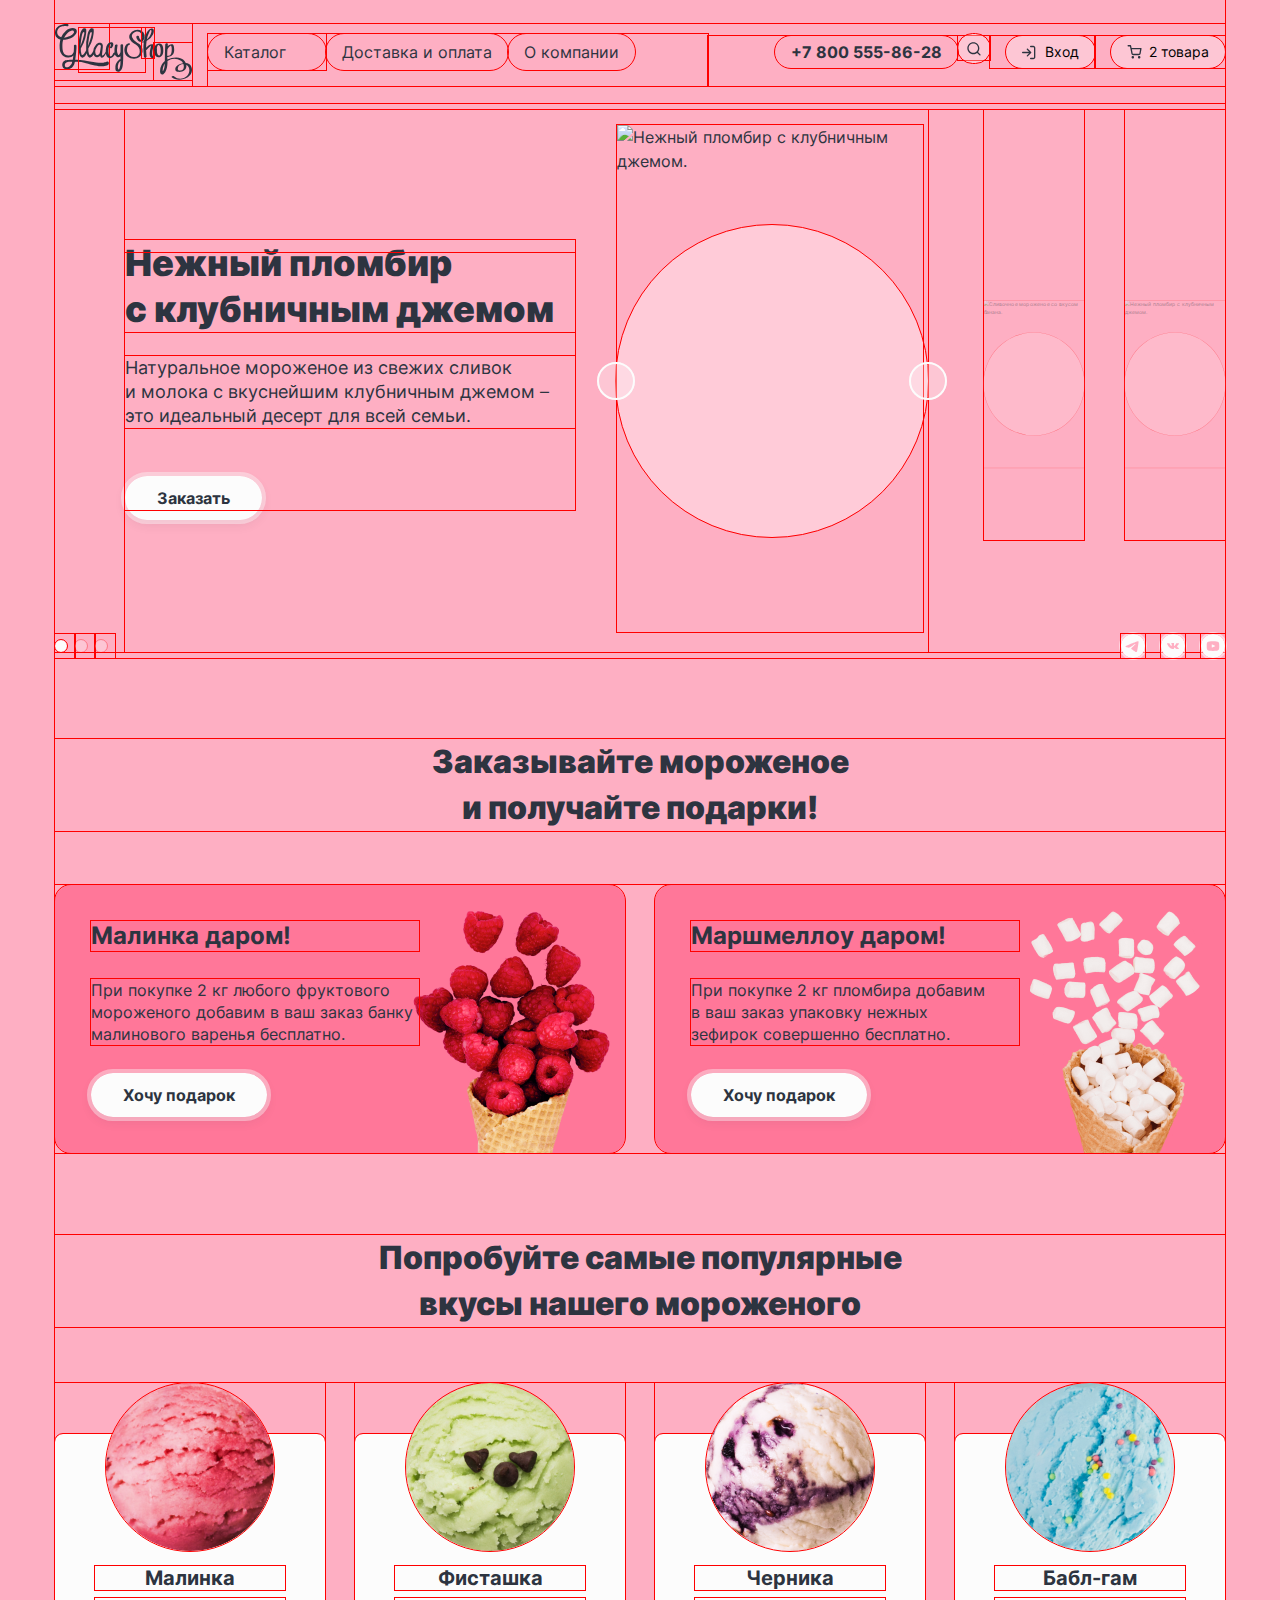
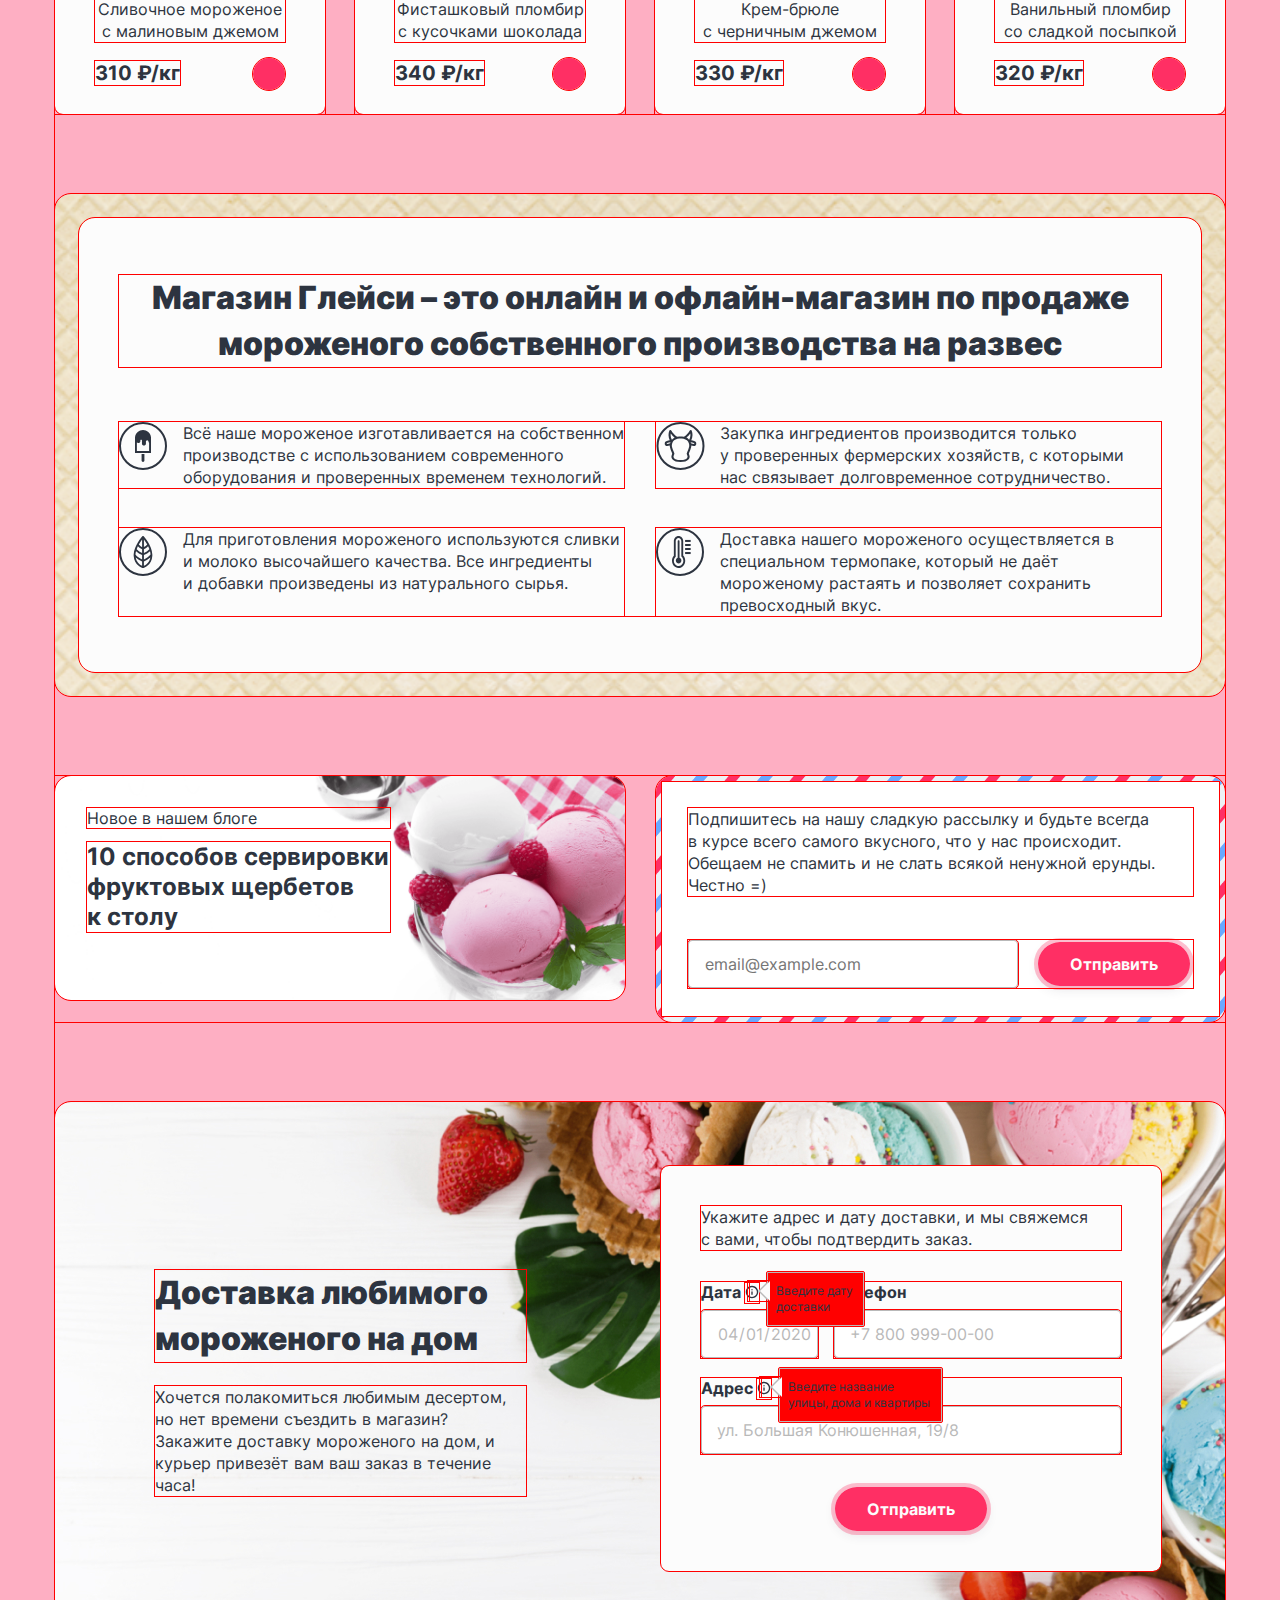
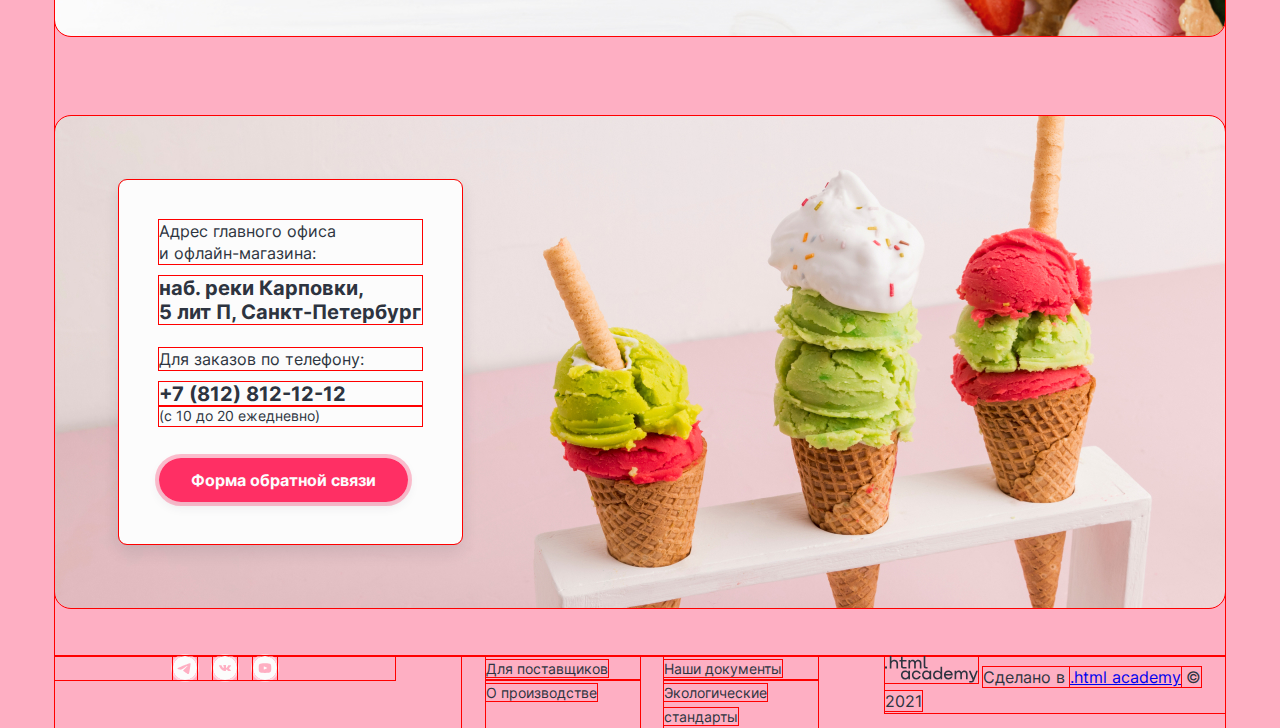
==== commit c7e2f1af: "Пятницо 2" ====
--- a/index.html
+++ b/index.html
@@ -15,11 +15,16 @@
 
 
       <a class="logo">
-        <svg role="img" aria-label="Логотип интернет-магазина Глэйси." xmlns="http://www.w3.org/2000/svg" width="137" height="56" fill="no">
-          <path fill="#2D3440" d="M52.79 37.57a3.45 3.45 0 0 0-1.91.33s-2.68 2.24-15.89-.34c-9.71-1.9-14.76-1.71-14.76-1.71s1.63-11.18 1.18-14.31a.9.9 0 0 0-.93-.81c-.97 0-1.56.37-1.56.89.08 2.11 0 4.23-.22 6.33a5.36 5.36 0 0 1-5.5 3.5c-4.23-.29-5.12-3.35-5.5-5.43-.36-2.08-.58-7.9.53-10.29 0 0 6.38.23 10.39-3.2 4-3.44 3.75-6.4 1.86-7.68-1.9-1.27-6.34-1.05-9.75 2.08A17.33 17.33 0 0 0 6.2 13.2s-5-1.08-3.86-6.34c1.22-5.49 8.69-4.84 8.69-4.84 1.56.3 1.63.44 2.15-.08.51-.51.89-1.86-1.56-1.94C9.17-.08 1.82 1.14.42 6.04c-1.5 5.21 1.27 8.94 5 9.52 0 0-2.04 9.04.48 13.5a7.95 7.95 0 0 0 7.66 4.4c1.47 0 4.07-.81 4.8-2 0 0-.34 3.2-.63 4.36 0 0-6.18-.08-8.12.9-3.28 1.74-2.6 5.83-1.33 7.28 1.07 1.23 4.28 1.9 6.6.8a8.86 8.86 0 0 0 4.95-6.89c3.76-.19 7.52.22 11.15 1.22 5.5 1.65 13.15 3.18 15.44 3.18 2.3 0 7.13-.66 7.42-2.58.16-1.27-.31-1.93-1.05-2.16ZM14.12 7.67s2.92-2.23 4.32-.83a1.93 1.93 0 0 1 .08 2.52c-.59.77-2.14 3.2-9.5 4.4 0 0 2.32-4.07 5.1-6.08Zm.24 34.8s-4.03 2.21-4.45-.78a2.83 2.83 0 0 1 1.46-3.23c.7-.35 1.66-.79 5.86-.64a5.67 5.67 0 0 1-2.87 4.66Z" />
-          <path fill="#2D3440" d="M65.51 21.23V27.38c-.07.81-.33 1.59-.76 2.27-.27.5-.63.94-1.05 1.32-.47.4-.79-.51-.96-.9-1.24-2.6-.64-6.09-.16-8.82.22-1.3-2.42-.96-2.62.2-.48 2.32-.65 4.7-.5 7.07a1.66 1.66 0 0 0-1.18.66c-.46.97-1.79 4.2-3.41 2.91-1.18-.9-1.3-3.34-1.43-4.71-.14-1.9.1-3.8.73-5.6-.05.15 1.02-2.53 1.49-1.53a3.26 3.26 0 0 1-.55 2.8c-1.4 1.06.78 1.5 1.62.85 1.6-1.2 2.68-5.1-.06-5.57-3.09-.52-4.84 2.61-5.5 5.1-.34 1.42-.49 2.9-.44 4.36-.42.75-1.87 3.17-2.71 3.58-1 .52-.98-.2-.95-.67.04-.47.48-4.6.73-7.4.2-1.1.05-2.25-.45-3.26-.38-.78-3.56-2.53-6.36.75a10.66 10.66 0 0 0-2.74 6.26l-.63 1.21c-1.34 2.46-3.02 3.5-3.62 1.8-.6-1.79-.82-3.67-.66-5.54A34.51 34.51 0 0 0 37.84 14c1.34-5.96 1.09-8.92.37-9.42-.73-.5-3.79-1.73-5.63 5.6a47.93 47.93 0 0 0-1.42 15.98c-.28.61-.64 1.34-1.1 2.17-1.33 2.46-3 3.5-3.6 1.8-.6-1.79-.81-3.67-.64-5.54a34.51 34.51 0 0 0 4.5-10.51c1.39-6.04 1.11-9 .39-9.5-.72-.5-3.79-1.73-5.62 5.6-1.83 7.32-2.2 15.3-.45 20.67 0 0 .97 3.02 2.77 2.8 1.48-.2 3.25-1.66 4.3-4.4.11.54.26 1.08.43 1.6 0 0 .96 3.02 2.76 2.8 1.22-.15 2.67-1.18 3.69-3.06.63 1.64 2 2.99 3.75 2.68 2.37-.43 2.86-1.72 2.86-1.72s-.04 2.12 1.48 2.12c1.36 0 2.43-.8 3.5-2.82l.7-1.33c.3 1.93 1.1 3.64 2.67 4.32 2.67 1.17 5-1.04 6.37-3.22a3.86 3.86 0 0 0 2.2 2.34 3.32 3.32 0 0 0 3.36-.83v3.14c-.49-.02-.97.11-1.38.38a10.47 10.47 0 0 0-3.73 9.4 2.9 2.9 0 0 0 2.83 2.67c.47 0 .94-.1 1.36-.33 2.76-1.2 3.18-5.36 3.41-7.9.56-6.11.13-12.47.13-18.6 0-1.12-2.59-.6-2.59.33ZM26.93 11.2c.62-2.37 1.19-3.32 1.78-3.32.6 0 .83.64.41 2.68a52.6 52.6 0 0 1-3.64 11.4s.84-8.38 1.45-10.76Zm7.5 0c.61-2.37 1.18-3.32 1.74-3.32.55 0 .83.64.41 2.68-.41 2.05-1.78 7.71-3.64 11.4 0 0 .9-8.38 1.49-10.76Zm11.45 11.15c-.07.52-.4 3.84-.89 5.63-.48 1.79-.81 2.42-2.25 3.04-1.44.61-2.17-1.27-2.17-1.27-1.03-2.86.34-5.37 1.48-7.09 1.14-1.71 2.3-1.86 2.95-1.78a1.2 1.2 0 0 1 .88 1.47Zm19.56 16.1c.06 2.4-.42 4.79-1.4 6.98-.63.13-.9-.1-1.1-1.1a9.63 9.63 0 0 1 0-2.91 8.06 8.06 0 0 1 2.47-4.6c.04.56.04 1.1.03 1.63ZM82.18 18.7a9.59 9.59 0 0 1-5.08-5.37c-1.14-3.42 2.6-5.94 5.58-5.79 2.98.15 4.58 3.24 4.45 6-.05.98-.66 3.18-1.87 2.03a5.7 5.7 0 0 1-1.39-3.24c-.17-1.08-2.76-.44-2.58.7.52 3.27 4.03 6.87 7.04 3.45A6.59 6.59 0 0 0 86 6.43a9.08 9.08 0 0 0-11.15 3.88c-2.43 4.33 2.44 8.57 5.9 10.12C86.3 23.41 86.5 33 79.13 33.06a7.4 7.4 0 0 1-6.85-5.02c-.5-1.5-.25-6.75 1.78-7.15 1.61-.32 1.18-1.8-.4-1.52-3.3.65-4.52 4.93-4.2 7.93.52 4.77 4.97 7.45 9.46 7.41a8.5 8.5 0 0 0 8.58-6.75 8.4 8.4 0 0 0-5.32-9.26Z" />
-          <path fill="#2D3440" d="M98.73 32.9c-2.54-1.39-1.09-6.76-.7-8.83.24-1.33 1.37-3.39-.44-3.85-2.13-.51-4.66 1.52-6.49 3.46 0-2.24.17-4.48.5-6.7a13.9 13.9 0 0 0 6.39-6.6c1.16-2.33 1.72-7.16-2.2-5.74-3.55 1.25-4.77 5.36-5.89 8.66a26.93 26.93 0 0 0-.97 3.91c-.35.15-.72.28-1.08.4-1.48.46-1.29 1.25.2.79l.73-.23c-.71 5.01-.23 10.27.22 15.2 0 .48 2.67 0 2.58-.7-.2-2.2-.37-4.4-.44-6.58.22-.06.4-.18.56-.35a20.1 20.1 0 0 1 3.56-3.51l.41-.3c.6-.48.71-.49.34 0-.14.85-.32 1.7-.55 2.52-.5 2.69-1.9 7.96 1.2 9.65.66.34 3.06-.67 2.07-1.2Zm-5.78-21.56c.27-.8.64-1.58.98-2.35.42-.96 1.54-4.26 2.35-2.68.65 1.26-.38 3.33-.83 4.53a10.63 10.63 0 0 1-3.56 4.74c.26-1.43.61-2.85 1.06-4.24Z" />
-          <path fill="#2D3440" d="M108.3 26.64c0-2.95-.33-6.72-3.83-7.03-3.84-.35-5.34 3.68-5.4 6.7a.53.53 0 0 0 .32.5c0 2.82.67 6.5 4.01 6.44 3.72-.06 4.9-3.32 4.9-6.61Zm-4.45 4.9c-2.18-.9-1.98-4.66-1.84-6.48a.48.48 0 0 0-.21-.47c.27-1.79.96-4.47 2.55-3.14 1.26 1.1 1.29 3.71 1.35 5.22.05 1.06-.08 5.53-1.84 4.87h-.01ZM136.35 42.78c-1-2.58-3.2-3.58-5.6-3.69-.27-.65-.61-1.27-1.01-1.86-3.48-5.17-11.75-4.47-17.35-1.78 0-.82-.08-1.63-.11-2.45a6.49 6.49 0 0 0 5.8-2.68c1.48-2.14 1.27-5.93.68-8.32-.55-2.26-2.74-1.86-4.39-1.1-.6.28-1.16.66-1.66 1.12 0-.6.1-1.2.15-1.79.1-1.37-2.53-1.03-2.62.2-.41 5.53-.27 11.04-.4 16.57a13.2 13.2 0 0 0-4.77 10.81c0 2.03 1.72 3.58 3.56 2.13 2.57-1.98 3.36-5.93 3.71-8.94.15-1.35.2-2.7.14-4.05a12.43 12.43 0 0 1 13.54-.1 6.2 6.2 0 0 1 2.02 2.42c-1.42.26-2.8.7-4.11 1.33-1.53.73-3.79 2.47-3.68 4.4a2.69 2.69 0 0 0 2.04 2.69.8.8 0 0 0 .25.08c5.47.9 9.54-2.35 8.76-6.92 2.67 1.46 3.66 4.84 2.71 7.74-2.13 6.53-10.32 7.99-15.09 3.62-.52-.46-2.84.52-2.43.9 6.9 6.32 24.06.47 19.86-10.33Zm-26.66-1.58a13.92 13.92 0 0 1-1.02 4.6c-.22.48-.46.96-.72 1.42 0 0-.23.06-.28-.64 0-2.5.72-4.96 2.09-7.06l-.07 1.68Zm2.78-15.98a.7.7 0 0 0 .14-.15c.48-.8 1.04-1.56 1.69-2.24.47-.54 1-1 1.61-1.36.29.14.58.9.69 1.9.27 2.49.39 9.04-3.51 8.42-.3-.02-.6.04-.9.15 0-2.27.12-4.49.28-6.72Zm11.65 21.23h-.05c-1.5-.35-1.34-1.78-1.14-2.75.43-2.26 3.18-3.48 5.44-3.58 1.15 3.22.26 7.08-4.25 6.33Z" />
+        <svg role="img" aria-label="Логотип интернет-магазина Глэйси." xmlns="http://www.w3.org/2000/svg" width="137"
+          height="56" fill="no">
+          <path fill="#2D3440"
+            d="M52.79 37.57a3.45 3.45 0 0 0-1.91.33s-2.68 2.24-15.89-.34c-9.71-1.9-14.76-1.71-14.76-1.71s1.63-11.18 1.18-14.31a.9.9 0 0 0-.93-.81c-.97 0-1.56.37-1.56.89.08 2.11 0 4.23-.22 6.33a5.36 5.36 0 0 1-5.5 3.5c-4.23-.29-5.12-3.35-5.5-5.43-.36-2.08-.58-7.9.53-10.29 0 0 6.38.23 10.39-3.2 4-3.44 3.75-6.4 1.86-7.68-1.9-1.27-6.34-1.05-9.75 2.08A17.33 17.33 0 0 0 6.2 13.2s-5-1.08-3.86-6.34c1.22-5.49 8.69-4.84 8.69-4.84 1.56.3 1.63.44 2.15-.08.51-.51.89-1.86-1.56-1.94C9.17-.08 1.82 1.14.42 6.04c-1.5 5.21 1.27 8.94 5 9.52 0 0-2.04 9.04.48 13.5a7.95 7.95 0 0 0 7.66 4.4c1.47 0 4.07-.81 4.8-2 0 0-.34 3.2-.63 4.36 0 0-6.18-.08-8.12.9-3.28 1.74-2.6 5.83-1.33 7.28 1.07 1.23 4.28 1.9 6.6.8a8.86 8.86 0 0 0 4.95-6.89c3.76-.19 7.52.22 11.15 1.22 5.5 1.65 13.15 3.18 15.44 3.18 2.3 0 7.13-.66 7.42-2.58.16-1.27-.31-1.93-1.05-2.16ZM14.12 7.67s2.92-2.23 4.32-.83a1.93 1.93 0 0 1 .08 2.52c-.59.77-2.14 3.2-9.5 4.4 0 0 2.32-4.07 5.1-6.08Zm.24 34.8s-4.03 2.21-4.45-.78a2.83 2.83 0 0 1 1.46-3.23c.7-.35 1.66-.79 5.86-.64a5.67 5.67 0 0 1-2.87 4.66Z" />
+          <path fill="#2D3440"
+            d="M65.51 21.23V27.38c-.07.81-.33 1.59-.76 2.27-.27.5-.63.94-1.05 1.32-.47.4-.79-.51-.96-.9-1.24-2.6-.64-6.09-.16-8.82.22-1.3-2.42-.96-2.62.2-.48 2.32-.65 4.7-.5 7.07a1.66 1.66 0 0 0-1.18.66c-.46.97-1.79 4.2-3.41 2.91-1.18-.9-1.3-3.34-1.43-4.71-.14-1.9.1-3.8.73-5.6-.05.15 1.02-2.53 1.49-1.53a3.26 3.26 0 0 1-.55 2.8c-1.4 1.06.78 1.5 1.62.85 1.6-1.2 2.68-5.1-.06-5.57-3.09-.52-4.84 2.61-5.5 5.1-.34 1.42-.49 2.9-.44 4.36-.42.75-1.87 3.17-2.71 3.58-1 .52-.98-.2-.95-.67.04-.47.48-4.6.73-7.4.2-1.1.05-2.25-.45-3.26-.38-.78-3.56-2.53-6.36.75a10.66 10.66 0 0 0-2.74 6.26l-.63 1.21c-1.34 2.46-3.02 3.5-3.62 1.8-.6-1.79-.82-3.67-.66-5.54A34.51 34.51 0 0 0 37.84 14c1.34-5.96 1.09-8.92.37-9.42-.73-.5-3.79-1.73-5.63 5.6a47.93 47.93 0 0 0-1.42 15.98c-.28.61-.64 1.34-1.1 2.17-1.33 2.46-3 3.5-3.6 1.8-.6-1.79-.81-3.67-.64-5.54a34.51 34.51 0 0 0 4.5-10.51c1.39-6.04 1.11-9 .39-9.5-.72-.5-3.79-1.73-5.62 5.6-1.83 7.32-2.2 15.3-.45 20.67 0 0 .97 3.02 2.77 2.8 1.48-.2 3.25-1.66 4.3-4.4.11.54.26 1.08.43 1.6 0 0 .96 3.02 2.76 2.8 1.22-.15 2.67-1.18 3.69-3.06.63 1.64 2 2.99 3.75 2.68 2.37-.43 2.86-1.72 2.86-1.72s-.04 2.12 1.48 2.12c1.36 0 2.43-.8 3.5-2.82l.7-1.33c.3 1.93 1.1 3.64 2.67 4.32 2.67 1.17 5-1.04 6.37-3.22a3.86 3.86 0 0 0 2.2 2.34 3.32 3.32 0 0 0 3.36-.83v3.14c-.49-.02-.97.11-1.38.38a10.47 10.47 0 0 0-3.73 9.4 2.9 2.9 0 0 0 2.83 2.67c.47 0 .94-.1 1.36-.33 2.76-1.2 3.18-5.36 3.41-7.9.56-6.11.13-12.47.13-18.6 0-1.12-2.59-.6-2.59.33ZM26.93 11.2c.62-2.37 1.19-3.32 1.78-3.32.6 0 .83.64.41 2.68a52.6 52.6 0 0 1-3.64 11.4s.84-8.38 1.45-10.76Zm7.5 0c.61-2.37 1.18-3.32 1.74-3.32.55 0 .83.64.41 2.68-.41 2.05-1.78 7.71-3.64 11.4 0 0 .9-8.38 1.49-10.76Zm11.45 11.15c-.07.52-.4 3.84-.89 5.63-.48 1.79-.81 2.42-2.25 3.04-1.44.61-2.17-1.27-2.17-1.27-1.03-2.86.34-5.37 1.48-7.09 1.14-1.71 2.3-1.86 2.95-1.78a1.2 1.2 0 0 1 .88 1.47Zm19.56 16.1c.06 2.4-.42 4.79-1.4 6.98-.63.13-.9-.1-1.1-1.1a9.63 9.63 0 0 1 0-2.91 8.06 8.06 0 0 1 2.47-4.6c.04.56.04 1.1.03 1.63ZM82.18 18.7a9.59 9.59 0 0 1-5.08-5.37c-1.14-3.42 2.6-5.94 5.58-5.79 2.98.15 4.58 3.24 4.45 6-.05.98-.66 3.18-1.87 2.03a5.7 5.7 0 0 1-1.39-3.24c-.17-1.08-2.76-.44-2.58.7.52 3.27 4.03 6.87 7.04 3.45A6.59 6.59 0 0 0 86 6.43a9.08 9.08 0 0 0-11.15 3.88c-2.43 4.33 2.44 8.57 5.9 10.12C86.3 23.41 86.5 33 79.13 33.06a7.4 7.4 0 0 1-6.85-5.02c-.5-1.5-.25-6.75 1.78-7.15 1.61-.32 1.18-1.8-.4-1.52-3.3.65-4.52 4.93-4.2 7.93.52 4.77 4.97 7.45 9.46 7.41a8.5 8.5 0 0 0 8.58-6.75 8.4 8.4 0 0 0-5.32-9.26Z" />
+          <path fill="#2D3440"
+            d="M98.73 32.9c-2.54-1.39-1.09-6.76-.7-8.83.24-1.33 1.37-3.39-.44-3.85-2.13-.51-4.66 1.52-6.49 3.46 0-2.24.17-4.48.5-6.7a13.9 13.9 0 0 0 6.39-6.6c1.16-2.33 1.72-7.16-2.2-5.74-3.55 1.25-4.77 5.36-5.89 8.66a26.93 26.93 0 0 0-.97 3.91c-.35.15-.72.28-1.08.4-1.48.46-1.29 1.25.2.79l.73-.23c-.71 5.01-.23 10.27.22 15.2 0 .48 2.67 0 2.58-.7-.2-2.2-.37-4.4-.44-6.58.22-.06.4-.18.56-.35a20.1 20.1 0 0 1 3.56-3.51l.41-.3c.6-.48.71-.49.34 0-.14.85-.32 1.7-.55 2.52-.5 2.69-1.9 7.96 1.2 9.65.66.34 3.06-.67 2.07-1.2Zm-5.78-21.56c.27-.8.64-1.58.98-2.35.42-.96 1.54-4.26 2.35-2.68.65 1.26-.38 3.33-.83 4.53a10.63 10.63 0 0 1-3.56 4.74c.26-1.43.61-2.85 1.06-4.24Z" />
+          <path fill="#2D3440"
+            d="M108.3 26.64c0-2.95-.33-6.72-3.83-7.03-3.84-.35-5.34 3.68-5.4 6.7a.53.53 0 0 0 .32.5c0 2.82.67 6.5 4.01 6.44 3.72-.06 4.9-3.32 4.9-6.61Zm-4.45 4.9c-2.18-.9-1.98-4.66-1.84-6.48a.48.48 0 0 0-.21-.47c.27-1.79.96-4.47 2.55-3.14 1.26 1.1 1.29 3.71 1.35 5.22.05 1.06-.08 5.53-1.84 4.87h-.01ZM136.35 42.78c-1-2.58-3.2-3.58-5.6-3.69-.27-.65-.61-1.27-1.01-1.86-3.48-5.17-11.75-4.47-17.35-1.78 0-.82-.08-1.63-.11-2.45a6.49 6.49 0 0 0 5.8-2.68c1.48-2.14 1.27-5.93.68-8.32-.55-2.26-2.74-1.86-4.39-1.1-.6.28-1.16.66-1.66 1.12 0-.6.1-1.2.15-1.79.1-1.37-2.53-1.03-2.62.2-.41 5.53-.27 11.04-.4 16.57a13.2 13.2 0 0 0-4.77 10.81c0 2.03 1.72 3.58 3.56 2.13 2.57-1.98 3.36-5.93 3.71-8.94.15-1.35.2-2.7.14-4.05a12.43 12.43 0 0 1 13.54-.1 6.2 6.2 0 0 1 2.02 2.42c-1.42.26-2.8.7-4.11 1.33-1.53.73-3.79 2.47-3.68 4.4a2.69 2.69 0 0 0 2.04 2.69.8.8 0 0 0 .25.08c5.47.9 9.54-2.35 8.76-6.92 2.67 1.46 3.66 4.84 2.71 7.74-2.13 6.53-10.32 7.99-15.09 3.62-.52-.46-2.84.52-2.43.9 6.9 6.32 24.06.47 19.86-10.33Zm-26.66-1.58a13.92 13.92 0 0 1-1.02 4.6c-.22.48-.46.96-.72 1.42 0 0-.23.06-.28-.64 0-2.5.72-4.96 2.09-7.06l-.07 1.68Zm2.78-15.98a.7.7 0 0 0 .14-.15c.48-.8 1.04-1.56 1.69-2.24.47-.54 1-1 1.61-1.36.29.14.58.9.69 1.9.27 2.49.39 9.04-3.51 8.42-.3-.02-.6.04-.9.15 0-2.27.12-4.49.28-6.72Zm11.65 21.23h-.05c-1.5-.35-1.34-1.78-1.14-2.75.43-2.26 3.18-3.48 5.44-3.58 1.15 3.22.26 7.08-4.25 6.33Z" />
         </svg>
       </a>
 
@@ -56,11 +61,13 @@
 
         <div class="search-wrapper">
           <a class="user search" href="#"></a>
-           <form class="search-form hidden" action="https://echo.htmlacademy.ru/" method="get">
-              <label class="visually-hidden" for="search-label">Поиск по сайту.</label>
-              <input class="search-input" placeholder="Поиск по сайту" type="text" name="site-search" required id="search-label">
-              <button class="search-reset hidden" type="reset"><span class="visually-hidden">Очистить поиск</span></button>
-            </form>
+          <form class="search-form hidden" action="https://echo.htmlacademy.ru/" method="get">
+            <label class="visually-hidden" for="search-label">Поиск по сайту.</label>
+            <input class="search-input" placeholder="Поиск по сайту" type="text" name="site-search" required
+              id="search-label">
+            <button class="search-reset hidden" type="reset"><span class="visually-hidden">Очистить
+                поиск</span></button>
+          </form>
         </div>
 
         <div class="user-navigation-wrapper">
@@ -69,11 +76,13 @@
             <span>Личный кабинет</span>
             <div class="username-wrapper">
               <label class="visually-hidden" for="username">введите почту</label>
-              <input class="username" id="username" name="username" required="required" type="text" placeholder="email@example.com">
+              <input class="username" id="username" name="username" required="required" type="text"
+                placeholder="email@example.com">
             </div>
             <div class="password-wrapper">
               <label class="visually-hidden" for="password">введите пароль</label>
-              <input class="password" id="password" name="password" required="required" type="password" placeholder="••••••">
+              <input class="password" id="password" name="password" required="required" type="password"
+                placeholder="••••••">
             </div>
             <div class="login-wrapper">
               <button class="button-additional login" type="submit">Войти</button>
@@ -84,14 +93,16 @@
         </div>
 
         <div class="basket-wrapper">
-          <!-- empty-пустая корзина --><button class="user basket " type="button"><span class="visually-hidden">Корзина покупок.</span>2 товара</button>
+          <!-- empty-пустая корзина --><button class="user basket " type="button"><span class="visually-hidden">Корзина
+              покупок.</span>2 товара</button>
           <div class="basket-popover hidden">
             <span class="basket-head">Корзина</span>
             <ul class="shopping-list">
               <li class="basket-products-item raspberry">
                 <a class="basket-products-link" href="#">Малинка<span>1 кг х 310 ₽</span></a>
                 <span class="price"><b>310</b> ₽</span>
-                <button class="basket-products-delete" type="button"><span class="visually-hidden">Удалить</span></button>
+                <button class="basket-products-delete" type="button"><span
+                    class="visually-hidden">Удалить</span></button>
               </li>
               <li class="basket-products-item bubble-gum">
                 <a class="basket-products-link" href="#">Бабл-гам<span>1,5 кг х 320 ₽</span></a>
@@ -114,196 +125,274 @@
 
 
     <main>
-
-
-      <h1 class="visually-hidden">Магазин Глейси – мы продаем мороженое собственного производства на развес.</h1>
-
-
-      <div class="slider">
-
-        <span class="visually-hidden">Лучшие мороженки для вас!</span>
-
-        <div class="slide-wrapper ice-cream-strawberry active-slide">
-          <div class="slide-description-wrapper">
-            <div class="slide-title">Нежный пломбир<br>с клубничным джемом</div>
-            <p class="slide-description">Натуральное мороженое из свежих сливок<br>и молока с вкуснейшим клубничным джемом – это идеальный десерт для всей семьи.</p>
-            <a class="slide button-main" href="#">Заказать</a>
+      <h1 class="visually-hidden">Магазин Глейси – мороженое собственного производства на развес.</h1>
+
+
+      <section class="best-offers">
+        <h2 class="visually-hidden">Лучшие предложения</h2>
+
+        <section class="slider">
+          <h3 class="visually-hidden">Любимые вкусы!</h3>
+          <ul class="slider-list">
+            <li class="active-slide">
+              <div class="slide-description-wrapper">
+                <h4 class="slide-title">Нежный пломбир<br>с клубничным джемом</h4>
+                <p class="slide-description">Натуральное мороженое из свежих сливок<br>и молока с вкуснейшим клубничным
+                  джемом – это идеальный десерт для всей семьи.</p>
+                <a class="slide button-main" href="#">Заказать</a>
+              </div>
+              <div class="slide-image-wrapper">
+                <img class="slide-image" src="/images/index/ice-cream-with-strawberry-jam.png"
+                  alt="Нежный пломбир с клубничным джемом." width="306" height="507">
+              </div>
+            </li>
+            <li class="previous">
+              <div class="slide-description-wrapper">
+                <h4 class="slide-title">Сливочное мороженое со вкусом банана</h4>
+                <p class="slide-description">Сливочное мороженое с ярким банановым вкусом подарит вам свежесть и
+                  наслаждение даже в самый жаркий летний день.</p>
+                <a class="slide button-main" href="#">Заказать</a>
+              </div>
+              <div class="slide-image-wrapper">
+                <img class="slide-image" src="/images/index/creamy-banana-flavored-ice-cream.png"
+                  alt="Сливочное мороженое со вкусом банана." width="306" height="507">
+              </div>
+            </li>
+            <li class="following">
+              <div class="slide-description-wrapper">
+                <h4 class="slide-title">Карамельный пломбир с маршмеллоу</h4>
+                <p class="slide-description">Необычный сладкий десерт с карамельным топпингом и кусочками зефира завоюет
+                  сердца сладкоежек всех возрастов.</p>
+                <a class="slide button-main" href="#">Заказать</a>
+              </div>
+              <div class="slide-image-wrapper">
+                <img class="slide-image" src="/images/index/caramel-sundae-with-marshmallows.png"
+                  alt="Нежный пломбир с клубничным джемом." width="306" height="507">
+              </div>
+            </li>
+          </ul>
+          <button class="slider-button previous" type="button">
+            <span class="visually-hidden">Предыдущее мороженка</span>
+          </button>
+          <button class="slider-button following" type="button">
+            <span class="visually-hidden">Следующее мороженка</span>
+          </button>
+          <ol class="slider-pagination">
+            <li class="slider-pagination-item">
+              <button class="slider-pagination-button slider-pagination-button-current">
+                <span class="visually-hidden">Нежный пломбир с клубничным джемом</span>
+              </button>
+            </li>
+            <li class="slider-pagination-item">
+              <button class="slider-pagination-button" type="button">
+                <span class="visually-hidden">Сливочное мороженое со вкусом банана</span>
+              </button>
+            </li>
+            <li class="slider-pagination-item">
+              <button class="slider-pagination-button" type="button">
+                <span class="visually-hidden">Карамельный пломбир с маршмеллоу</span>
+              </button>
+            </li>
+          </ol>
+          <div class="social-list-wrap">
+            <span class="visually-hidden">Мы в соц сетях</span>
+            <ul class="social-list">
+              <li class="social-item">
+                <a class="social-link telegram" href="https://t.me/htmlacademy">
+                  <span class="visually-hidden">Телеграмм</span>
+                </a>
+              </li>
+              <li class="social-item">
+                <a class="social-link vk" href="https://www.youtube.com/user/htmlacademyru">
+                  <span class="visually-hidden">В контакте</span>
+                </a>
+              </li>
+              <li class="social-item">
+                <a class="social-link youtube" href="https://twitter.com/htmlacademy_ru">
+                  <span class="visually-hidden">Ютуб</span>
+                </a>
+              </li>
+            </ul>
           </div>
-          <div class="slide-image-wrapper">
-            <img class="slide-image" src="/images/index/ice-cream-with-strawberry-jam.png" alt="Нежный пломбир с клубничным джемом." width="306" height="507">
+        </section>
+
+        <section>
+          <h3 class="present-heading">Заказывайте мороженое<br>и получайте подарки!</h3>
+          <ul class="present-wrap">
+            <li class="present malinka-for-free">
+              <h4>Малинка даром!</h4>
+              <p>При покупке 2 кг любого фруктового мороженого добавим в ваш заказ банку малинового варенья бесплатно.</p>
+              <button class="button-main">Хочу подарок</button>
+            </li>
+            <li class="present marshmallow-for-free">
+              <h4>Маршмеллоу даром!</h4>
+              <p>При покупке 2 кг пломбира добавим<br>в ваш заказ упаковку нежных<br>зефирок совершенно бесплатно.</p>
+              <button class="button-main">Хочу подарок</button>
+            </li>
+          </ul>
+        </section>
+
+        <section>
+          <h3 class="popular-flavors-heading">Попробуйте самые популярные<br>вкусы нашего мороженого</h3>
+          <ul class="popular-flavors-list">
+            <li class="product-card">
+              <a class="product-card-link" href="#">
+                <img class="product-card-image" src="/images/catalog/raspberry.png" width="168" height="168" alt="">
+                <h4 class="product-card-title">Малинка</h4>
+                <p>Сливочное мороженое с малиновым джемом</p>
+                <span class="product-card-price">310 ₽/кг</span>
+              </a>
+              <button class="button-product"><span class="visually-hidden">Положить в корзину</span></button>
+            </li>
+            <li class="product-card">
+              <a class="product-card-link" href="#">
+                <img class="product-card-image" src="/images/catalog/pistachio.png" width="168" height="168" alt="">
+                <h4 class="product-card-title">Фисташка</h4>
+                <p>Фисташковый пломбир с кусочками шоколада</p>
+                <span class="product-card-price">340 ₽/кг</span>
+              </a>
+              <button class="button-product"><span class="visually-hidden">Положить в корзину</span></button>
+            </li>
+            <li class="product-card">
+              <a class="product-card-link" href="#">
+                <img class="product-card-image" src="/images/catalog/blueberry.png" width="168" height="168" alt="">
+                <h4 class="product-card-title">Черника</h4>
+                <p>Крем-брюле<br>с черничным джемом</p>
+                <span class="product-card-price">330 ₽/кг</span>
+              </a>
+              <button class="button-product"><span class="visually-hidden">Положить в корзину</span></button>
+            </li>
+            <li class="product-card">
+              <a class="product-card-link" href="#">
+                <img class="product-card-image" src="/images/catalog/bubble-gum.png" width="168" height="168" alt="">
+                <h4 class="product-card-title">Бабл-гам</h4>
+                <p>Ванильный пломбир<br>со сладкой посыпкой</p>
+                <span class="product-card-price">320 ₽/кг</span>
+              </a>
+              <button class="button-product"><span class="visually-hidden">Положить в корзину</span></button>
+            </li>
+          </ul>
+
+        </section>
+
+      </section>
+
+      <section class="advantage">
+        <h2 class="visually-hidden">Наши преимущества</h2>
+        <div class="advantage-wrapper">
+          <b>Магазин Глейси – это онлайн и офлайн-магазин по продаже мороженого собственного производства на развес</b>
+          <ul class="advantage-list">
+            <li>Всё наше мороженое изготавливается на собственном производстве с использованием современного оборудования и проверенных временем технологий.</li>
+            <li>Закупка ингредиентов производится только<br>у проверенных фермерских хозяйств, с которыми<br>нас связывает долговременное сотрудничество.</li>
+            <li>Для приготовления мороженого используются сливки и молоко высочайшего качества. Все ингредиенты<br>и добавки произведены из натурального сырья.</li>
+            <li>Доставка нашего мороженого осуществляется в специальном термопаке, который не даёт мороженому растаять и позволяет сохранить превосходный вкус.</li>
+          </ul>
+        </div>
+      </section>
+
+
+      <div class="block-newsletter-wrapper">
+
+        <section class="block">
+          <h2 class="visually-hidden">Блог</h2>
+            <b>Новое в нашем блоге</b>
+            <a class="block-link" href="#">10 способов сервировки фруктовых щербетов<br>к столу</a>
+        </section>
+
+        <section class="newsletter">
+          <h2 class="visually-hidden">Подписка на рассылку</h2>
+          <div class="newsletter-wrap">
+            <p>Подпишитесь на нашу сладкую рассылку и будьте всегда<br>в курсе всего самого вкусного, что у нас происходит.
+              Обещаем не спамить и не слать всякой ненужной ерунды. Честно =)</p>
+            <form class="newsletter-form" action="https://echo.htmlacademy.ru/" method="post">
+              <label class="visually-hidden" for="newsletter-email">Email</label>
+              <input class="field" placeholder="email@example.com" type="email" name="newsletter-email" id="newsletter-email" required>
+              <button class="button-additional" type="submit">Отправить</button>
+            </form>
           </div>
-        </div>
-
-        <div class="slide-wrapper ice-cream-banan">
-          <div class="slide-description-wrapper">
-            <div class="slide-title">Сливочное мороженое со вкусом банана</div>
-            <p class="slide-description">Сливочное мороженое с ярким банановым вкусом подарит вам свежесть и наслаждение даже в самый жаркий летний день.</p>
-            <a class="slide button-main" href="#">Заказать</a>
-          </div>
-          <div class="slide-image-wrapper">
-            <img class="slide-image" src="/images/index/creamy-banana-flavored-ice-cream.png"
-              alt="Сливочное мороженое со вкусом банана." width="306" height="507">
-          </div>
-        </div>
-
-        <div class="slide-wrapper ice-cream-marshmallow">
-          <div class="slide-description-wrapper">
-            <div class="slide-title">Карамельный пломбир с маршмеллоу</div>
-            <p class="slide-description">Необычный сладкий десерт с карамельным топпингом и кусочками зефира завоюет сердца сладкоежек всех возрастов.</p>
-            <a class="slide button-main" href="#">Заказать</a>
-          </div>
-          <div class="slide-image-wrapper">
-            <img class="slide-image" src="/images/index/caramel-sundae-with-marshmallows.png" alt="Нежный пломбир с клубничным джемом." width="306" height="507">
-          </div>
-        </div>
-
-        <button class="slider-button previous" type="button">
-          <span class="visually-hidden">Предыдущее мороженка</span>
-        </button>
-
-        <button class="slider-button following" type="button">
-          <span class="visually-hidden">Следующее мороженка</span>
-        </button>
-
-        <button class="preview-button previous" type="button">
-          <img class="slide-image" src="/images/index/creamy-banana-flavored-ice-cream.png" alt="Сливочное мороженое со вкусом банана." width="306" height="507">
-          <span class="visually-hidden">Предыдущее мороженка превью</span>
-        </button>
-
-        <button class="preview-button following" type="button">
-          <img class="slide-image" src="/images/index/caramel-sundae-with-marshmallows.png" alt="Нежный пломбир с клубничным джемом." width="306" height="507">
-          <span class="visually-hidden">Следующее мороженка превью</span>
-        </button>
-
-
-        <ol class="slider-pagination">
-          <li class="slider-pagination-item">
-            <button class="slider-pagination-button slider-pagination-button-current">
-              <span class="visually-hidden">Нежный пломбир с клубничным джемом</span>
-            </button>
+        </section>
+
+      </div>
+
+
+      <section class="delivery">
+        <h2>Доставка любимого мороженого на дом</h2>
+        <p>Хочется полакомиться любимым десертом,<br>но нет времени съездить в магазин? Закажите доставку мороженого на дом, и курьер привезёт вам ваш заказ в течение часа!</p>
+        <form class="delivery-form" action="https://echo.htmlacademy.ru/" method="post">
+
+          <p>Укажите адрес и дату доставки, и мы свяжемся<br>с вами, чтобы подтвердить заказ.</p>
+
+          <label class="delivery-label date">Дата
+            <span class="tooltip">Введите дату доставки</span>
+            <input type="date" name="date" value="2020-04-01">
+          </label>
+
+          <label class="delivery-label tel">Телефон
+            <input type="tel" name="tel" value="+7 800 999-00-00">
+          </label>
+
+          <label class="delivery-label text">Адрес
+            <span class="tooltip">Введите название улицы, дома и квартиры</span>
+            <input type="text" name="address" value="ул. Большая Конюшенная, 19/8">
+          </label>
+
+          <button class="button-additional" type="submit">Отправить</button>
+        </form>
+      </section>
+
+
+      <section class="contacts">
+        <h2 class="visually-hidden">Контакты</h2>
+        <div class="contacts-wrapper">
+          <h3>Адрес главного офиса<br>и офлайн-магазина:</h3>
+          <address>наб. реки Карповки,<br>5 лит П, Санкт-Петербург</address>
+          <h3>Для заказов по телефону:</h3>
+          <a class="contacts-phone" href="tel:+78128121212">+7 (812) 812-12-12</a>
+          <p>(с 10 до 20 ежедневно)</p>
+          <a class="button-additional" href="#">Форма обратной связи</a>
+        </div>
+      </section>
+
+
+    </main>
+
+    <footer>
+
+      <div>
+        <span class="visually-hidden">Мы в соц сетях</span>
+        <ul class="social-list">
+          <li class="social-item">
+            <a class="social-link telegram" href="https://t.me/htmlacademy">
+              <span class="visually-hidden">Телеграмм</span>
+            </a>
           </li>
-          <li class="slider-pagination-item">
-            <button class="slider-pagination-button" type="button">
-              <span class="visually-hidden">Сливочное мороженое со вкусом банана</span>
-            </button>
+          <li class="social-item">
+            <a class="social-link vk" href="https://www.youtube.com/user/htmlacademyru">
+              <span class="visually-hidden">В контакте</span>
+            </a>
           </li>
-          <li class="slider-pagination-item">
-            <button class="slider-pagination-button" type="button">
-              <span class="visually-hidden">Карамельный пломбир с маршмеллоу</span>
-            </button>
-          </li>
-        </ol>
-
-        <div class="social-list-wrap">
-          <span class="visually-hidden">Мы в соц сетях</span>
-          <ul class="social-list">
-            <li class="social-item">
-              <a class="social-link telegram" href="https://t.me/htmlacademy">
-                <span class="visually-hidden">Телеграмм</span>
-              </a>
-            </li>
-            <li class="social-item">
-              <a class="social-link vk" href="https://www.youtube.com/user/htmlacademyru">
-                <span class="visually-hidden">В контакте</span>
-              </a>
-            </li>
-            <li class="social-item">
-              <a class="social-link youtube" href="https://twitter.com/htmlacademy_ru">
-                <span class="visually-hidden">Ютуб</span>
-              </a>
-            </li>
-          </ul>
-        </div>
-
-      </div>
-
-
-      <section class="present-wrap">
-
-        <h2>Заказывайте мороженое<br>и получайте подарки!</h2>
-
-        <div class="present malinka-for-free">
-          <h3>Малинка даром!</h3>
-          <p>При покупке 2 кг любого фруктового мороженого добавим в ваш заказ банку малинового варенья бесплатно.</p>
-          <button class="button-main">Хочу подарок</button>
-        </div>
-
-        <div class="present marshmallow-for-free">
-          <h3>Маршмеллоу даром!</h3>
-          <p>При покупке 2 кг пломбира добавим<br>в ваш заказ упаковку нежных<br>зефирок совершенно бесплатно.</p>
-          <button class="button-main">Хочу подарок</button>
-        </div>
-
-      </section>
-
-
-      <section>
-
-        <h2 class="popular-flavors-heading">Попробуйте самые популярные<br>вкусы нашего мороженого</h2>
-
-        <ul class="popular-flavors-list">
-
-          <li class="product-card">
-            <a class="product-card-link" href="#">
-              <img class="product-card-image" src="/images/catalog/raspberry.png" width="168" height="168" alt="">
-              <h3 class="product-card-title">Малинка</h3>
-              <p>Сливочное мороженое с малиновым джемом</p>
-              <span class="product-card-price">310 ₽/кг</span>
+          <li class="social-item">
+            <a class="social-link youtube" href="https://twitter.com/htmlacademy_ru">
+              <span class="visually-hidden">Ютуб</span>
             </a>
-            <button class="button-product"><span class="visually-hidden">Положить в корзину</span></button>
-          </li>
-
-          <li class="product-card">
-            <a class="product-card-link" href="#">
-              <img class="product-card-image" src="/images/catalog/pistachio.png" width="168" height="168" alt="">
-              <h3 class="product-card-title">Фисташка</h3>
-              <p>Фисташковый пломбир с кусочками шоколада</p>
-              <span class="product-card-price">340 ₽/кг</span>
-            </a>
-            <button class="button-product"><span class="visually-hidden">Положить в корзину</span></button>
-          </li>
-
-          <li class="product-card">
-            <a class="product-card-link" href="#">
-              <img class="product-card-image" src="/images/catalog/blueberry.png" width="168" height="168" alt="">
-              <h3 class="product-card-title">Черника</h3>
-              <p>Крем-брюле<br>с черничным джемом</p>
-              <span class="product-card-price">330 ₽/кг</span>
-            </a>
-            <button class="button-product"><span class="visually-hidden">Положить в корзину</span></button>
-          </li>
-
-          <li class="product-card">
-            <a class="product-card-link" href="#">
-              <img class="product-card-image" src="/images/catalog/bubble-gum.png" width="168" height="168" alt="">
-              <h3 class="product-card-title">Бабл-гам</h3>
-              <p>Ванильный пломбир<br>со сладкой посыпкой</p>
-              <span class="product-card-price">320 ₽/кг</span>
-            </a>
-            <button class="button-product"><span class="visually-hidden">Положить в корзину</span></button>
           </li>
         </ul>
-
-      </section>
-
-      <div>
-        <b>Магазин Глейси – это онлайн и офлайн-магазин по продаже мороженого собственного производства на развес</b>
-        <ul>
-          <li>Всё наше мороженое изготавливается на собственном производстве с использованием современного оборудования и проверенных временем технологий.</li>
-          <li>Для приготовления мороженого используются сливки и молоко высочайшего качества. Все ингредиенты и добавки произведены из натурального сырья.</li>
-          <li>Закупка ингредиентов производится только у проверенных фермерских хозяйств, с которыми нас связывает долговременное сотрудничество.</li>
-          <li>Доставка нашего мороженого осуществляется в специальном термопаке, который не даёт мороженому растаять и позволяет сохранить превосходный вкус.</li>
-        </ul>
       </div>
 
-      <div>
-        <b>Новое в нашем блоге</b>
-        <p>10 способов сервировки фруктовых щербетовк столу</p>
+      <ul class="info">
+        <span class="visually-hidden">Дополнительная информация</span>
+        <li><a class="info-link" href="#">Для поставщиков</a></li>
+        <li><a class="info-link" href="#">Наши документы</a></li>
+        <li><a class="info-link" href="#">О производстве</a></li>
+        <li><a class="info-link" href="#">Экологические стандарты</a></li>
+      </ul>
+
+      <div class="made-in">
+        <img src="images/index/logo-htmlacademy.svg" alt="Логотип HTML academy">
+        <span>Сделано в <a href="https://htmlacademy.ru/">.html academy</a> © 2021</span>
       </div>
 
-    </main>
-
-    <footer></footer>
+    </footer>
 
   </body>
 
--- a/styles/styles.css
+++ b/styles/styles.css
@@ -50,15 +50,6 @@
     --extra-light-hover: rgba(252, 252, 252, 0.5);
 }
 
-.hidden {
-    display: none;
-}
-
-img {
-    max-width: 100%;
-    object-fit: contain;
-  }
-
 body {
     background-color: var(--fon-pink);
     font-family: "Inter", "Arial", sans-serif;
@@ -73,11 +64,10 @@
     min-height: 100vh;
 }
 
-/*
-
+/**/
 *, *:before, *:after {
     outline: solid 1px red;
-}*/
+}
 
 .visually-hidden {
     position: absolute;
@@ -92,10 +82,6 @@
 
 main {
     flex: 1;
-}
-
-footer {
-    flex-shrink: 0;
 }
 
 .button-additional {
@@ -156,9 +142,7 @@
    }
 
 
-
 /*ХЕДЕР МЕНЮ*/
-
 
 .header {
     display: flex;
@@ -636,6 +620,10 @@
 
 /*     СЛАЙДЕР     */
 
+.best-offers {
+    margin-bottom: 80px;
+}
+
 .slider {
     position: relative;
     display: flex;
@@ -645,34 +633,33 @@
     margin-bottom: 81px;
 }
 
-.slide-wrapper {
-    display: none;
-}
-
-/*  СЛАЙДД    */
-
-.slide-wrapper.active-slide {
+
+/*  СЛАЙДД   */
+
+.slider-list {
     display: flex;
     justify-content: flex-start;
-    align-items: center;
+    align-items: flex-start;
+    margin-left: 70px;
+    margin: 0;
+    padding: 0;
+}
+
+.active-slide {
+    display: flex;
+    justify-content: flex-start;
+    align-items: flex-start;
     min-height: 542px;
     margin-left: 70px;
 }
 
-.slide-description-wrapper {
-    width: 450px;
-}
-
-.slide-title {
-    font: 900 36px/46px Inter;
-    margin-bottom: 24px;
-    margin-top: -13px;
-}
-
-.slide-description {
-    font: 400 18px/24px Inter;
-    margin:0;
-    margin-bottom: 58px;
+.active-slide .slide-image{
+    margin-top: -5px;
+    margin-right: 5px;
+}
+
+.slider-list li {
+    list-style-type: none;
 }
 
 .slide-image-wrapper {
@@ -683,22 +670,71 @@
     display: flex;
     align-items: center;
     justify-content: center;
-    margin: 0 40px;
-}
-
-/*   УПРАВЛЕНИЕ СЛАЙДАМИ     */
+    margin-top: 115px;
+}
+
+.slide-description-wrapper {
+    width: 450px;
+    margin-right: 41px;
+    margin-top: 143px;
+    margin-bottom: 41px;
+}
+
+.previous,
+.following {
+width: 100px;
+display: flex;
+justify-content: center;
+align-items: center;
+}
+
+.slider-list .previous {
+margin-left: 56px;
+}
+
+.slider-list .following {
+    margin-left: 41px
+}
+
+
+.previous .slide-description-wrapper,
+.following .slide-description-wrapper {
+    display: none;
+}
+
+.previous .slide-image-wrapper,
+.following .slide-image-wrapper {
+   opacity: 40%;
+   transform: scale(0.33);
+   margin: 0;
+   margin-top: 118px;
+}
+
+.slide-title {
+    font: 900 36px/46px Inter;
+    margin-bottom: 24px;
+    margin-top: -13px;
+}
+
+.slide-description {
+    font: 400 18px/24px Inter;
+    margin:0;
+    margin-bottom: 58px;
+}
 
 .slider-button {
     position: absolute;
     width: 38px;
     height: 38px;
     outline: 2px solid var(--extra-light);
+    outline-offset: -2px;
     background-color: rgba(252, 252, 252, 0.3);
     border-radius: 50%;
     background-image: url(../images/index/arrow.svg);
     background-repeat: no-repeat;
     background-position: center;
     border: none;
+    top: 258px;
 }
 
 .slider-button:hover {
@@ -842,7 +878,7 @@
     border-radius: 50%;
     background: none;
     background-position: center;
-    outline: 3px solid rgba(255, 255, 255, 0.5);
+    outline: 2px solid rgba(255, 255, 255, 0.5);
     outline-offset: 0;
 }
 
@@ -879,15 +915,18 @@
 .present-wrap {
     display: flex;
     flex-wrap: wrap;
-    gap: 55px 30px;
-    justify-content: center;
-}
-
-.present-wrap h2 {
+    gap: 33px 30px;
+    justify-content: flex-start;
+    margin: 0;
+    padding: 0;
+    margin-bottom: 82px;
+}
+
+.present-heading {
     font: 900 32px/46px Inter;
     margin: 0;
     text-align: center;
-    width: 1000px;
+    margin-bottom: 54px;
 }
 
 
@@ -897,10 +936,10 @@
     padding: 36px;
     width: 328px;
     padding-right: 206px;
-    margin-bottom: 81px;
-}
-
-.present h3 {
+    list-style-type: none;
+}
+
+.present h4 {
     font: 700 24px/30px Inter;
     margin: 0;
     margin-bottom: 28px;
@@ -1024,3 +1063,395 @@
     outline-offset: -2px;
     background-image: url(../images/header/basket-icon.svg);
 }
+
+/*      Наши преимущества      */
+
+.advantage {
+    background-image: url(../images/index/waffle-background.png);
+    background-repeat: no-repeat;
+    background-position: center;
+    background-size: cover;
+    border-radius: 16px;
+    padding: 24px;
+    margin-bottom: 80px;
+}
+
+.advantage-wrapper {
+    background-color: var(--extra-light);
+    border-radius: 16px;
+    padding: 57px 40px 56px;
+}
+
+.advantage-wrapper b {
+    font: 900 32px/46px Inter;
+    text-align: center;
+    display: block;
+    margin-bottom: 55px;
+}
+
+.advantage-list {
+    margin: 0;
+    padding: 0;
+    display: flex;
+    flex-wrap: wrap;
+    gap: 40px 32px;
+}
+
+.advantage-list li {
+    font: 400 16px/22px Inter;
+    list-style-type: none;
+    width: 441px;
+    padding-left: 64px;
+    background-repeat: no-repeat;
+    background-position: left top;
+}
+
+.advantage-list li:nth-last-child(1){
+background-image: url(../images/index/thermometer-icon.svg);
+}
+
+.advantage-list li:nth-last-child(2){
+    background-image: url(../images/index/leaf-icon.svg);
+}
+
+.advantage-list li:nth-last-child(3){
+    background-image: url(../images/index/cow-icon.svg);
+}
+
+.advantage-list li:nth-last-child(4){
+    background-image: url(../images/index/ice-cream-icon.svg);
+}
+
+/*     БЛОГ      */
+
+.block-newsletter-wrapper {
+    display: flex;
+    justify-content: space-between;
+    align-items: flex-start;
+    margin-bottom: 80px;
+}
+
+.block {
+    background-image: url(../images/index/block-background.png);
+    background-repeat: no-repeat;
+    background-size: 113%;
+    padding: 32px;
+    width: 506px;
+    min-height: 160px;
+    background-position: center left;
+    background-color: #ffffff;
+    border-radius: 16px;
+}
+
+.block b {
+    font: 400 16px/20px Inter;
+    margin-bottom: 14px;
+    display: block;
+    width: 303px;
+}
+
+.block-link {
+    font: 700 24px/30px Inter;
+    margin: 0;
+    width: 303px;
+    display: block;
+    cursor: pointer;
+    margin-bottom: 36px;
+    color: var(--extra-dark);
+    text-decoration: none;
+}
+
+/*    РАССЫЛКА     */
+
+.newsletter {
+    background-image: url(../images/index/postal-background.png);
+    background-repeat: no-repeat;
+    background-size: 113%;
+    width: 557px;
+    min-height: 160px;
+    background-position: center left;
+    border-radius: 16px;
+    padding: 6px;
+}
+
+.newsletter-wrap {
+    background-color: #FFFFFF;
+    padding: 26px;
+    padding-bottom: 28px;
+}
+
+.newsletter-wrap p {
+    font: 400 16px/22px Inter;
+    margin: 0;
+    margin-bottom: 44px;
+}
+
+.field {
+    font: 400 16px/20px Inter;
+    padding: 13px 16px;
+    border: 1px solid var(--neutral);
+    border-radius: 4px;
+    width: 296px;
+    margin-right: 15px;
+}
+
+
+/*      ДОСТАВКА     */
+
+.delivery {
+    background-color: #ffffff;
+    background-image: url(../images/index/delivery.jpg);
+    background-repeat: no-repeat;
+    background-size: 100%;
+    background-position: center left;
+    padding: 100px;
+    padding-right: 699px;
+    border-radius: 16px;
+    position: relative;
+    min-height: 334px;
+    margin-bottom: 80px;
+}
+
+.delivery h2 {
+    font: 900 32px/46px Inter;
+    margin-top: 68px;
+    margin-bottom: 24px;
+}
+
+.delivery p {
+    font: 400 16px/22px Inter;
+}
+
+.delivery-form {
+    background-color: var(--extra-light);
+    border-radius: 8px;
+    position: absolute;
+    top: 64px;
+    right: 64px;
+    padding: 40px;
+    width: 420px;
+    display: flex;
+    flex-wrap: wrap;
+    gap: 20px 16px;
+    justify-content: center;
+}
+
+.delivery-form p {
+    font: 400 16px/22px Inter;
+    margin: 0;
+    margin-bottom: 12px;
+    width: 420px;
+}
+
+.delivery-form .button-additional {
+    margin-top: 13px;
+}
+
+.delivery-label {
+    display: flex;
+    flex-direction: column;
+    font: 700 16px/20px Inter;
+    justify-content: flex-start;
+    position: relative;
+
+}
+
+.delivery-label.date {
+width: 117px;
+}
+
+.delivery-label.tel {
+width: 287px;
+}
+
+.delivery-label.text {
+width: 420px;
+}
+
+.delivery-label input {
+    font: 400 16px/20px Inter;
+    color: var(--neutral);
+    padding: 12px 6px 12px 15px;
+    margin: 0;
+    margin-top: 8px;
+    border: 1px solid var(--neutral);
+    border-radius: 4px;
+    min-height: 22px;
+}
+
+input[type=date]::-webkit-calendar-picker-indicator {
+   display: none;;
+}
+
+/*       ТУЛТИПЫ       */
+
+.delivery-label.date::before {
+    content: url(../images/index/info-icon.svg);
+    position: absolute;
+    left: 44px;
+    top: 1px;
+}
+
+.delivery-label.text::before {
+    content: url(../images/index/info-icon.svg);
+    position: absolute;
+    left: 56px;
+    top: 1px;
+}
+
+.tooltip {
+    font: 400 12px/16px Inter;
+    background-color: #FCFCFC;
+    border: 1px solid #B9B9B9;
+	border-radius: 1px ;
+	padding: 10px 8px;
+	position: absolute;
+    top: -10px;
+	/* visibility: hidden; */
+	max-width: 145px;
+    min-width: 79px;
+	z-index: 10;
+}
+
+.date .tooltip {
+    left: 66px;
+}
+
+.text .tooltip {
+    left: 78px;
+}
+
+.tooltip::before,
+.tooltip::after {
+    content: "";
+    position: absolute;
+    left: -20px;
+    bottom: 24px;
+    border: 10px solid transparent;
+    border-right: 10px solid #B9B9B9;
+}
+
+.tooltip::after {
+    border-right: 10px solid #FCFCFC;
+    left: -18px;
+}
+
+
+
+
+/*      вот так работает по инпуту
+.delivery-label:hover .tooltip {
+    visibility: visible;
+}
+*/
+
+.delivery-label .tooltip {
+    background-color: red;
+}
+
+
+
+
+
+
+
+
+/*     КОНТАКТЫ      */
+
+.contacts {
+    background-color: #ffffff;
+    background-image: url(../images/index/feedback.jpg);
+    background-repeat: no-repeat;
+    background-size: 100%;
+    background-position: center left;
+    padding: 64px;
+    position: relative;
+    border-radius: 16px;
+    margin-bottom: 48px;
+}
+
+.contacts-wrapper {
+    width: 263px;
+    padding: 40px;
+    background-color: var(--extra-light);
+    box-shadow: 0 8px 16px rgba(45, 52, 64, 0.12);
+    border-radius: 8px;
+    padding-bottom: 52px;
+}
+
+.contacts-wrapper h3 {
+    font: 400 16px/22px Inter;
+    margin: 0;
+    margin-bottom: 12px;
+}
+
+.contacts-wrapper address {
+    font: 700 20px/24px Inter;
+    margin-bottom: 24px;
+}
+
+.contacts-wrapper .contacts-phone {
+    display: block;
+    font: 700 20px/24px Inter;
+    color: var(--extra-dark);
+    text-decoration: none;
+    margin: 0;
+    margin-bottom: -14px;
+}
+
+.contacts-wrapper p {
+    font: 400 14px/20px Inter;
+    margin-bottom: 42px;
+}
+
+
+/*         ФУТЕР         */
+
+
+footer div {
+    width: 340px;
+}
+
+footer {
+    flex-shrink: 0;
+    display: flex;
+    justify-content: space-between;
+    align-items: flex-start;
+}
+
+.info {
+    width: 356px;
+    padding: 0;
+    margin: 0;
+    display: flex;
+    flex-wrap: wrap;
+    justify-content: flex-start;
+}
+
+.info li {
+    margin: 0;
+    padding: 0;
+    list-style: none;
+    margin-left: 24px;
+    width: 154px;
+}
+
+.info-link {
+    padding: 0;
+    margin: 0;
+    font: 400 14px/20px Inter;
+    color: var(--extra-dark);
+    text-decoration: none;
+}
+
+.made-in {
+    width: 340px;
+}
+
+
+
+
+
+.hidden {  /*     В КОНЦЕ      */
+    display: none;
+}
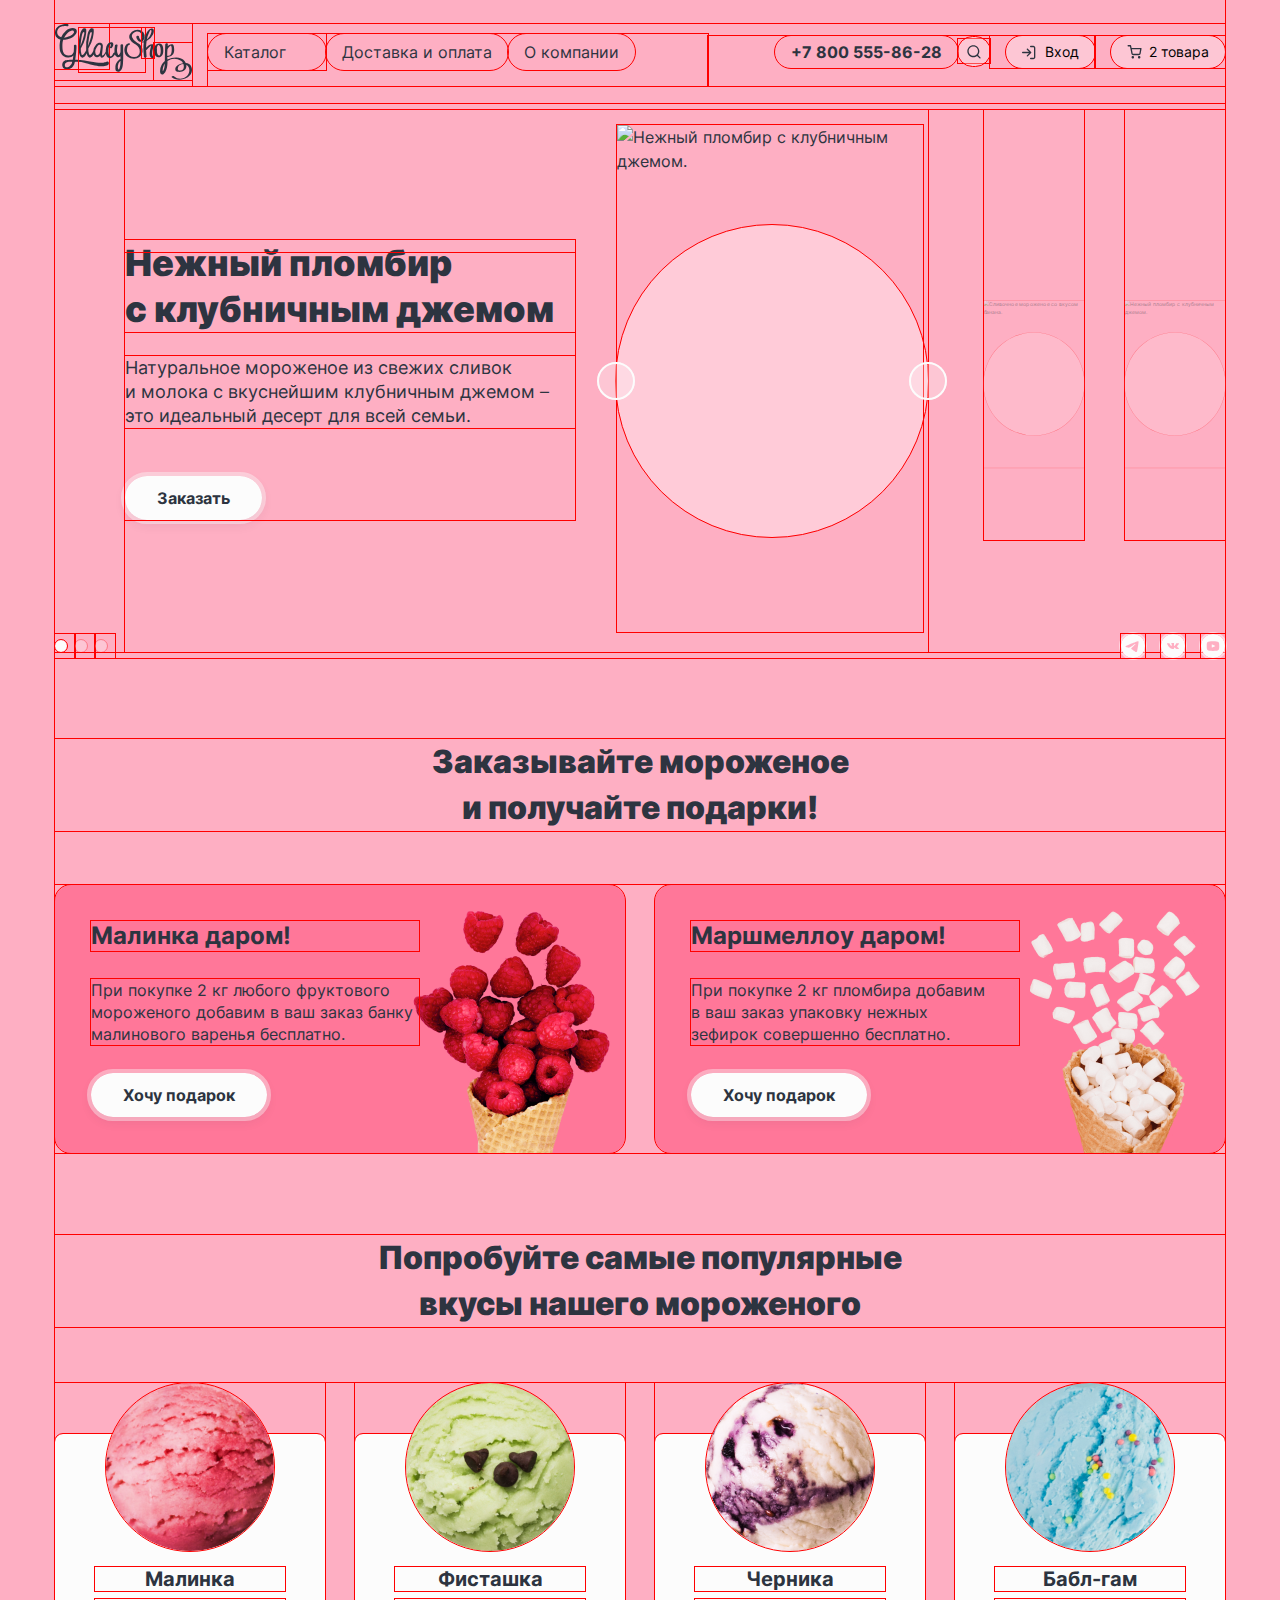
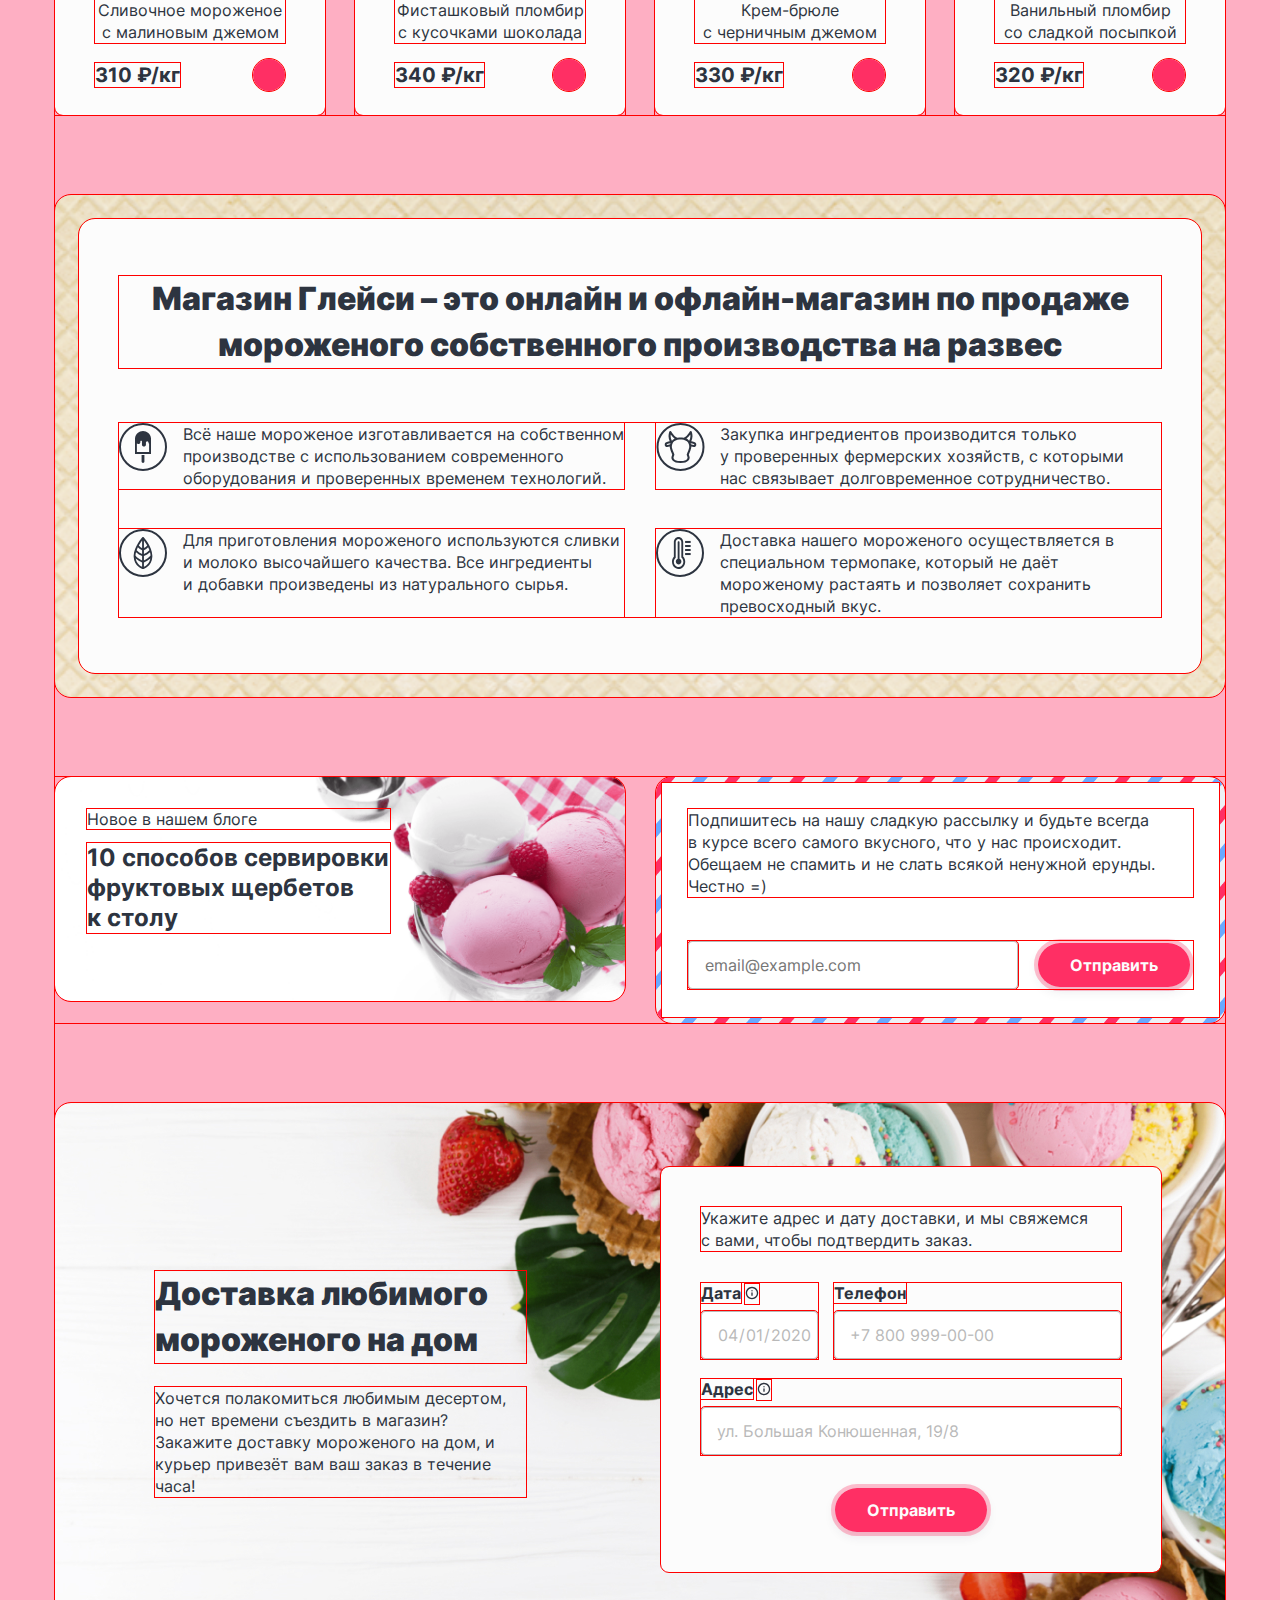
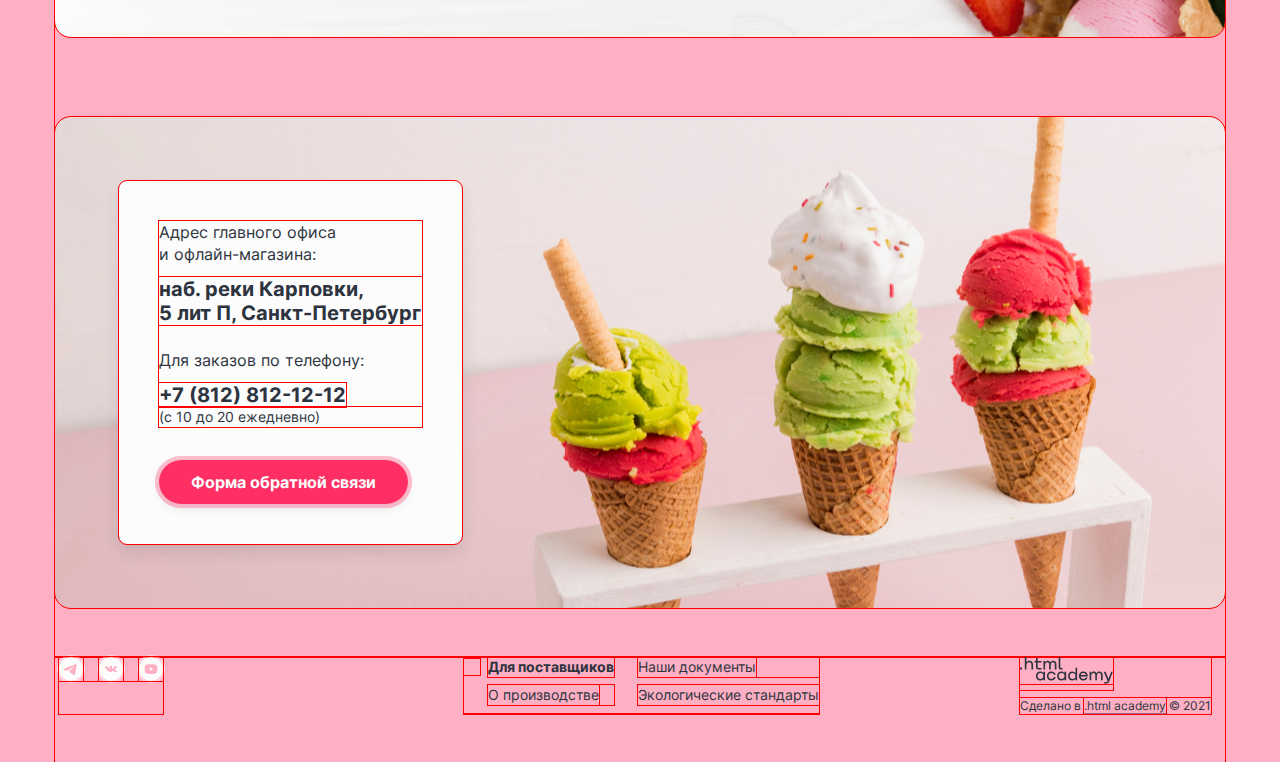
==== commit f385020a: "каталог" ====
--- a/index.html
+++ b/index.html
@@ -16,15 +16,10 @@
 
       <a class="logo">
         <svg role="img" aria-label="Логотип интернет-магазина Глэйси." xmlns="http://www.w3.org/2000/svg" width="137"
-          height="56" fill="no">
-          <path fill="#2D3440"
-            d="M52.79 37.57a3.45 3.45 0 0 0-1.91.33s-2.68 2.24-15.89-.34c-9.71-1.9-14.76-1.71-14.76-1.71s1.63-11.18 1.18-14.31a.9.9 0 0 0-.93-.81c-.97 0-1.56.37-1.56.89.08 2.11 0 4.23-.22 6.33a5.36 5.36 0 0 1-5.5 3.5c-4.23-.29-5.12-3.35-5.5-5.43-.36-2.08-.58-7.9.53-10.29 0 0 6.38.23 10.39-3.2 4-3.44 3.75-6.4 1.86-7.68-1.9-1.27-6.34-1.05-9.75 2.08A17.33 17.33 0 0 0 6.2 13.2s-5-1.08-3.86-6.34c1.22-5.49 8.69-4.84 8.69-4.84 1.56.3 1.63.44 2.15-.08.51-.51.89-1.86-1.56-1.94C9.17-.08 1.82 1.14.42 6.04c-1.5 5.21 1.27 8.94 5 9.52 0 0-2.04 9.04.48 13.5a7.95 7.95 0 0 0 7.66 4.4c1.47 0 4.07-.81 4.8-2 0 0-.34 3.2-.63 4.36 0 0-6.18-.08-8.12.9-3.28 1.74-2.6 5.83-1.33 7.28 1.07 1.23 4.28 1.9 6.6.8a8.86 8.86 0 0 0 4.95-6.89c3.76-.19 7.52.22 11.15 1.22 5.5 1.65 13.15 3.18 15.44 3.18 2.3 0 7.13-.66 7.42-2.58.16-1.27-.31-1.93-1.05-2.16ZM14.12 7.67s2.92-2.23 4.32-.83a1.93 1.93 0 0 1 .08 2.52c-.59.77-2.14 3.2-9.5 4.4 0 0 2.32-4.07 5.1-6.08Zm.24 34.8s-4.03 2.21-4.45-.78a2.83 2.83 0 0 1 1.46-3.23c.7-.35 1.66-.79 5.86-.64a5.67 5.67 0 0 1-2.87 4.66Z" />
-          <path fill="#2D3440"
-            d="M65.51 21.23V27.38c-.07.81-.33 1.59-.76 2.27-.27.5-.63.94-1.05 1.32-.47.4-.79-.51-.96-.9-1.24-2.6-.64-6.09-.16-8.82.22-1.3-2.42-.96-2.62.2-.48 2.32-.65 4.7-.5 7.07a1.66 1.66 0 0 0-1.18.66c-.46.97-1.79 4.2-3.41 2.91-1.18-.9-1.3-3.34-1.43-4.71-.14-1.9.1-3.8.73-5.6-.05.15 1.02-2.53 1.49-1.53a3.26 3.26 0 0 1-.55 2.8c-1.4 1.06.78 1.5 1.62.85 1.6-1.2 2.68-5.1-.06-5.57-3.09-.52-4.84 2.61-5.5 5.1-.34 1.42-.49 2.9-.44 4.36-.42.75-1.87 3.17-2.71 3.58-1 .52-.98-.2-.95-.67.04-.47.48-4.6.73-7.4.2-1.1.05-2.25-.45-3.26-.38-.78-3.56-2.53-6.36.75a10.66 10.66 0 0 0-2.74 6.26l-.63 1.21c-1.34 2.46-3.02 3.5-3.62 1.8-.6-1.79-.82-3.67-.66-5.54A34.51 34.51 0 0 0 37.84 14c1.34-5.96 1.09-8.92.37-9.42-.73-.5-3.79-1.73-5.63 5.6a47.93 47.93 0 0 0-1.42 15.98c-.28.61-.64 1.34-1.1 2.17-1.33 2.46-3 3.5-3.6 1.8-.6-1.79-.81-3.67-.64-5.54a34.51 34.51 0 0 0 4.5-10.51c1.39-6.04 1.11-9 .39-9.5-.72-.5-3.79-1.73-5.62 5.6-1.83 7.32-2.2 15.3-.45 20.67 0 0 .97 3.02 2.77 2.8 1.48-.2 3.25-1.66 4.3-4.4.11.54.26 1.08.43 1.6 0 0 .96 3.02 2.76 2.8 1.22-.15 2.67-1.18 3.69-3.06.63 1.64 2 2.99 3.75 2.68 2.37-.43 2.86-1.72 2.86-1.72s-.04 2.12 1.48 2.12c1.36 0 2.43-.8 3.5-2.82l.7-1.33c.3 1.93 1.1 3.64 2.67 4.32 2.67 1.17 5-1.04 6.37-3.22a3.86 3.86 0 0 0 2.2 2.34 3.32 3.32 0 0 0 3.36-.83v3.14c-.49-.02-.97.11-1.38.38a10.47 10.47 0 0 0-3.73 9.4 2.9 2.9 0 0 0 2.83 2.67c.47 0 .94-.1 1.36-.33 2.76-1.2 3.18-5.36 3.41-7.9.56-6.11.13-12.47.13-18.6 0-1.12-2.59-.6-2.59.33ZM26.93 11.2c.62-2.37 1.19-3.32 1.78-3.32.6 0 .83.64.41 2.68a52.6 52.6 0 0 1-3.64 11.4s.84-8.38 1.45-10.76Zm7.5 0c.61-2.37 1.18-3.32 1.74-3.32.55 0 .83.64.41 2.68-.41 2.05-1.78 7.71-3.64 11.4 0 0 .9-8.38 1.49-10.76Zm11.45 11.15c-.07.52-.4 3.84-.89 5.63-.48 1.79-.81 2.42-2.25 3.04-1.44.61-2.17-1.27-2.17-1.27-1.03-2.86.34-5.37 1.48-7.09 1.14-1.71 2.3-1.86 2.95-1.78a1.2 1.2 0 0 1 .88 1.47Zm19.56 16.1c.06 2.4-.42 4.79-1.4 6.98-.63.13-.9-.1-1.1-1.1a9.63 9.63 0 0 1 0-2.91 8.06 8.06 0 0 1 2.47-4.6c.04.56.04 1.1.03 1.63ZM82.18 18.7a9.59 9.59 0 0 1-5.08-5.37c-1.14-3.42 2.6-5.94 5.58-5.79 2.98.15 4.58 3.24 4.45 6-.05.98-.66 3.18-1.87 2.03a5.7 5.7 0 0 1-1.39-3.24c-.17-1.08-2.76-.44-2.58.7.52 3.27 4.03 6.87 7.04 3.45A6.59 6.59 0 0 0 86 6.43a9.08 9.08 0 0 0-11.15 3.88c-2.43 4.33 2.44 8.57 5.9 10.12C86.3 23.41 86.5 33 79.13 33.06a7.4 7.4 0 0 1-6.85-5.02c-.5-1.5-.25-6.75 1.78-7.15 1.61-.32 1.18-1.8-.4-1.52-3.3.65-4.52 4.93-4.2 7.93.52 4.77 4.97 7.45 9.46 7.41a8.5 8.5 0 0 0 8.58-6.75 8.4 8.4 0 0 0-5.32-9.26Z" />
-          <path fill="#2D3440"
-            d="M98.73 32.9c-2.54-1.39-1.09-6.76-.7-8.83.24-1.33 1.37-3.39-.44-3.85-2.13-.51-4.66 1.52-6.49 3.46 0-2.24.17-4.48.5-6.7a13.9 13.9 0 0 0 6.39-6.6c1.16-2.33 1.72-7.16-2.2-5.74-3.55 1.25-4.77 5.36-5.89 8.66a26.93 26.93 0 0 0-.97 3.91c-.35.15-.72.28-1.08.4-1.48.46-1.29 1.25.2.79l.73-.23c-.71 5.01-.23 10.27.22 15.2 0 .48 2.67 0 2.58-.7-.2-2.2-.37-4.4-.44-6.58.22-.06.4-.18.56-.35a20.1 20.1 0 0 1 3.56-3.51l.41-.3c.6-.48.71-.49.34 0-.14.85-.32 1.7-.55 2.52-.5 2.69-1.9 7.96 1.2 9.65.66.34 3.06-.67 2.07-1.2Zm-5.78-21.56c.27-.8.64-1.58.98-2.35.42-.96 1.54-4.26 2.35-2.68.65 1.26-.38 3.33-.83 4.53a10.63 10.63 0 0 1-3.56 4.74c.26-1.43.61-2.85 1.06-4.24Z" />
-          <path fill="#2D3440"
-            d="M108.3 26.64c0-2.95-.33-6.72-3.83-7.03-3.84-.35-5.34 3.68-5.4 6.7a.53.53 0 0 0 .32.5c0 2.82.67 6.5 4.01 6.44 3.72-.06 4.9-3.32 4.9-6.61Zm-4.45 4.9c-2.18-.9-1.98-4.66-1.84-6.48a.48.48 0 0 0-.21-.47c.27-1.79.96-4.47 2.55-3.14 1.26 1.1 1.29 3.71 1.35 5.22.05 1.06-.08 5.53-1.84 4.87h-.01ZM136.35 42.78c-1-2.58-3.2-3.58-5.6-3.69-.27-.65-.61-1.27-1.01-1.86-3.48-5.17-11.75-4.47-17.35-1.78 0-.82-.08-1.63-.11-2.45a6.49 6.49 0 0 0 5.8-2.68c1.48-2.14 1.27-5.93.68-8.32-.55-2.26-2.74-1.86-4.39-1.1-.6.28-1.16.66-1.66 1.12 0-.6.1-1.2.15-1.79.1-1.37-2.53-1.03-2.62.2-.41 5.53-.27 11.04-.4 16.57a13.2 13.2 0 0 0-4.77 10.81c0 2.03 1.72 3.58 3.56 2.13 2.57-1.98 3.36-5.93 3.71-8.94.15-1.35.2-2.7.14-4.05a12.43 12.43 0 0 1 13.54-.1 6.2 6.2 0 0 1 2.02 2.42c-1.42.26-2.8.7-4.11 1.33-1.53.73-3.79 2.47-3.68 4.4a2.69 2.69 0 0 0 2.04 2.69.8.8 0 0 0 .25.08c5.47.9 9.54-2.35 8.76-6.92 2.67 1.46 3.66 4.84 2.71 7.74-2.13 6.53-10.32 7.99-15.09 3.62-.52-.46-2.84.52-2.43.9 6.9 6.32 24.06.47 19.86-10.33Zm-26.66-1.58a13.92 13.92 0 0 1-1.02 4.6c-.22.48-.46.96-.72 1.42 0 0-.23.06-.28-.64 0-2.5.72-4.96 2.09-7.06l-.07 1.68Zm2.78-15.98a.7.7 0 0 0 .14-.15c.48-.8 1.04-1.56 1.69-2.24.47-.54 1-1 1.61-1.36.29.14.58.9.69 1.9.27 2.49.39 9.04-3.51 8.42-.3-.02-.6.04-.9.15 0-2.27.12-4.49.28-6.72Zm11.65 21.23h-.05c-1.5-.35-1.34-1.78-1.14-2.75.43-2.26 3.18-3.48 5.44-3.58 1.15 3.22.26 7.08-4.25 6.33Z" />
+          height="56" fill="no"><path fill="#2D3440" d="M52.79 37.57a3.45 3.45 0 0 0-1.91.33s-2.68 2.24-15.89-.34c-9.71-1.9-14.76-1.71-14.76-1.71s1.63-11.18 1.18-14.31a.9.9 0 0 0-.93-.81c-.97 0-1.56.37-1.56.89.08 2.11 0 4.23-.22 6.33a5.36 5.36 0 0 1-5.5 3.5c-4.23-.29-5.12-3.35-5.5-5.43-.36-2.08-.58-7.9.53-10.29 0 0 6.38.23 10.39-3.2 4-3.44 3.75-6.4 1.86-7.68-1.9-1.27-6.34-1.05-9.75 2.08A17.33 17.33 0 0 0 6.2 13.2s-5-1.08-3.86-6.34c1.22-5.49 8.69-4.84 8.69-4.84 1.56.3 1.63.44 2.15-.08.51-.51.89-1.86-1.56-1.94C9.17-.08 1.82 1.14.42 6.04c-1.5 5.21 1.27 8.94 5 9.52 0 0-2.04 9.04.48 13.5a7.95 7.95 0 0 0 7.66 4.4c1.47 0 4.07-.81 4.8-2 0 0-.34 3.2-.63 4.36 0 0-6.18-.08-8.12.9-3.28 1.74-2.6 5.83-1.33 7.28 1.07 1.23 4.28 1.9 6.6.8a8.86 8.86 0 0 0 4.95-6.89c3.76-.19 7.52.22 11.15 1.22 5.5 1.65 13.15 3.18 15.44 3.18 2.3 0 7.13-.66 7.42-2.58.16-1.27-.31-1.93-1.05-2.16ZM14.12 7.67s2.92-2.23 4.32-.83a1.93 1.93 0 0 1 .08 2.52c-.59.77-2.14 3.2-9.5 4.4 0 0 2.32-4.07 5.1-6.08Zm.24 34.8s-4.03 2.21-4.45-.78a2.83 2.83 0 0 1 1.46-3.23c.7-.35 1.66-.79 5.86-.64a5.67 5.67 0 0 1-2.87 4.66Z" />
+          <path fill="#2D3440" d="M65.51 21.23V27.38c-.07.81-.33 1.59-.76 2.27-.27.5-.63.94-1.05 1.32-.47.4-.79-.51-.96-.9-1.24-2.6-.64-6.09-.16-8.82.22-1.3-2.42-.96-2.62.2-.48 2.32-.65 4.7-.5 7.07a1.66 1.66 0 0 0-1.18.66c-.46.97-1.79 4.2-3.41 2.91-1.18-.9-1.3-3.34-1.43-4.71-.14-1.9.1-3.8.73-5.6-.05.15 1.02-2.53 1.49-1.53a3.26 3.26 0 0 1-.55 2.8c-1.4 1.06.78 1.5 1.62.85 1.6-1.2 2.68-5.1-.06-5.57-3.09-.52-4.84 2.61-5.5 5.1-.34 1.42-.49 2.9-.44 4.36-.42.75-1.87 3.17-2.71 3.58-1 .52-.98-.2-.95-.67.04-.47.48-4.6.73-7.4.2-1.1.05-2.25-.45-3.26-.38-.78-3.56-2.53-6.36.75a10.66 10.66 0 0 0-2.74 6.26l-.63 1.21c-1.34 2.46-3.02 3.5-3.62 1.8-.6-1.79-.82-3.67-.66-5.54A34.51 34.51 0 0 0 37.84 14c1.34-5.96 1.09-8.92.37-9.42-.73-.5-3.79-1.73-5.63 5.6a47.93 47.93 0 0 0-1.42 15.98c-.28.61-.64 1.34-1.1 2.17-1.33 2.46-3 3.5-3.6 1.8-.6-1.79-.81-3.67-.64-5.54a34.51 34.51 0 0 0 4.5-10.51c1.39-6.04 1.11-9 .39-9.5-.72-.5-3.79-1.73-5.62 5.6-1.83 7.32-2.2 15.3-.45 20.67 0 0 .97 3.02 2.77 2.8 1.48-.2 3.25-1.66 4.3-4.4.11.54.26 1.08.43 1.6 0 0 .96 3.02 2.76 2.8 1.22-.15 2.67-1.18 3.69-3.06.63 1.64 2 2.99 3.75 2.68 2.37-.43 2.86-1.72 2.86-1.72s-.04 2.12 1.48 2.12c1.36 0 2.43-.8 3.5-2.82l.7-1.33c.3 1.93 1.1 3.64 2.67 4.32 2.67 1.17 5-1.04 6.37-3.22a3.86 3.86 0 0 0 2.2 2.34 3.32 3.32 0 0 0 3.36-.83v3.14c-.49-.02-.97.11-1.38.38a10.47 10.47 0 0 0-3.73 9.4 2.9 2.9 0 0 0 2.83 2.67c.47 0 .94-.1 1.36-.33 2.76-1.2 3.18-5.36 3.41-7.9.56-6.11.13-12.47.13-18.6 0-1.12-2.59-.6-2.59.33ZM26.93 11.2c.62-2.37 1.19-3.32 1.78-3.32.6 0 .83.64.41 2.68a52.6 52.6 0 0 1-3.64 11.4s.84-8.38 1.45-10.76Zm7.5 0c.61-2.37 1.18-3.32 1.74-3.32.55 0 .83.64.41 2.68-.41 2.05-1.78 7.71-3.64 11.4 0 0 .9-8.38 1.49-10.76Zm11.45 11.15c-.07.52-.4 3.84-.89 5.63-.48 1.79-.81 2.42-2.25 3.04-1.44.61-2.17-1.27-2.17-1.27-1.03-2.86.34-5.37 1.48-7.09 1.14-1.71 2.3-1.86 2.95-1.78a1.2 1.2 0 0 1 .88 1.47Zm19.56 16.1c.06 2.4-.42 4.79-1.4 6.98-.63.13-.9-.1-1.1-1.1a9.63 9.63 0 0 1 0-2.91 8.06 8.06 0 0 1 2.47-4.6c.04.56.04 1.1.03 1.63ZM82.18 18.7a9.59 9.59 0 0 1-5.08-5.37c-1.14-3.42 2.6-5.94 5.58-5.79 2.98.15 4.58 3.24 4.45 6-.05.98-.66 3.18-1.87 2.03a5.7 5.7 0 0 1-1.39-3.24c-.17-1.08-2.76-.44-2.58.7.52 3.27 4.03 6.87 7.04 3.45A6.59 6.59 0 0 0 86 6.43a9.08 9.08 0 0 0-11.15 3.88c-2.43 4.33 2.44 8.57 5.9 10.12C86.3 23.41 86.5 33 79.13 33.06a7.4 7.4 0 0 1-6.85-5.02c-.5-1.5-.25-6.75 1.78-7.15 1.61-.32 1.18-1.8-.4-1.52-3.3.65-4.52 4.93-4.2 7.93.52 4.77 4.97 7.45 9.46 7.41a8.5 8.5 0 0 0 8.58-6.75 8.4 8.4 0 0 0-5.32-9.26Z" />
+          <path fill="#2D3440" d="M98.73 32.9c-2.54-1.39-1.09-6.76-.7-8.83.24-1.33 1.37-3.39-.44-3.85-2.13-.51-4.66 1.52-6.49 3.46 0-2.24.17-4.48.5-6.7a13.9 13.9 0 0 0 6.39-6.6c1.16-2.33 1.72-7.16-2.2-5.74-3.55 1.25-4.77 5.36-5.89 8.66a26.93 26.93 0 0 0-.97 3.91c-.35.15-.72.28-1.08.4-1.48.46-1.29 1.25.2.79l.73-.23c-.71 5.01-.23 10.27.22 15.2 0 .48 2.67 0 2.58-.7-.2-2.2-.37-4.4-.44-6.58.22-.06.4-.18.56-.35a20.1 20.1 0 0 1 3.56-3.51l.41-.3c.6-.48.71-.49.34 0-.14.85-.32 1.7-.55 2.52-.5 2.69-1.9 7.96 1.2 9.65.66.34 3.06-.67 2.07-1.2Zm-5.78-21.56c.27-.8.64-1.58.98-2.35.42-.96 1.54-4.26 2.35-2.68.65 1.26-.38 3.33-.83 4.53a10.63 10.63 0 0 1-3.56 4.74c.26-1.43.61-2.85 1.06-4.24Z" />
+          <path fill="#2D3440" d="M108.3 26.64c0-2.95-.33-6.72-3.83-7.03-3.84-.35-5.34 3.68-5.4 6.7a.53.53 0 0 0 .32.5c0 2.82.67 6.5 4.01 6.44 3.72-.06 4.9-3.32 4.9-6.61Zm-4.45 4.9c-2.18-.9-1.98-4.66-1.84-6.48a.48.48 0 0 0-.21-.47c.27-1.79.96-4.47 2.55-3.14 1.26 1.1 1.29 3.71 1.35 5.22.05 1.06-.08 5.53-1.84 4.87h-.01ZM136.35 42.78c-1-2.58-3.2-3.58-5.6-3.69-.27-.65-.61-1.27-1.01-1.86-3.48-5.17-11.75-4.47-17.35-1.78 0-.82-.08-1.63-.11-2.45a6.49 6.49 0 0 0 5.8-2.68c1.48-2.14 1.27-5.93.68-8.32-.55-2.26-2.74-1.86-4.39-1.1-.6.28-1.16.66-1.66 1.12 0-.6.1-1.2.15-1.79.1-1.37-2.53-1.03-2.62.2-.41 5.53-.27 11.04-.4 16.57a13.2 13.2 0 0 0-4.77 10.81c0 2.03 1.72 3.58 3.56 2.13 2.57-1.98 3.36-5.93 3.71-8.94.15-1.35.2-2.7.14-4.05a12.43 12.43 0 0 1 13.54-.1 6.2 6.2 0 0 1 2.02 2.42c-1.42.26-2.8.7-4.11 1.33-1.53.73-3.79 2.47-3.68 4.4a2.69 2.69 0 0 0 2.04 2.69.8.8 0 0 0 .25.08c5.47.9 9.54-2.35 8.76-6.92 2.67 1.46 3.66 4.84 2.71 7.74-2.13 6.53-10.32 7.99-15.09 3.62-.52-.46-2.84.52-2.43.9 6.9 6.32 24.06.47 19.86-10.33Zm-26.66-1.58a13.92 13.92 0 0 1-1.02 4.6c-.22.48-.46.96-.72 1.42 0 0-.23.06-.28-.64 0-2.5.72-4.96 2.09-7.06l-.07 1.68Zm2.78-15.98a.7.7 0 0 0 .14-.15c.48-.8 1.04-1.56 1.69-2.24.47-.54 1-1 1.61-1.36.29.14.58.9.69 1.9.27 2.49.39 9.04-3.51 8.42-.3-.02-.6.04-.9.15 0-2.27.12-4.49.28-6.72Zm11.65 21.23h-.05c-1.5-.35-1.34-1.78-1.14-2.75.43-2.26 3.18-3.48 5.44-3.58 1.15 3.22.26 7.08-4.25 6.33Z" />
         </svg>
       </a>
 
@@ -37,7 +32,7 @@
               <a class="catalog-link new" href="#">Новинки</a>
             </li>
             <li class="catalog-item">
-              <a class="catalog-link" href="#">Сливочное</a>
+              <a class="catalog-link" href="creamy-ice-cream.html">Сливочное</a>
             </li>
             <li class="catalog-item">
               <a class="catalog-link" href="#">Щербеты</a>
@@ -222,12 +217,12 @@
             <li class="present malinka-for-free">
               <h4>Малинка даром!</h4>
               <p>При покупке 2 кг любого фруктового мороженого добавим в ваш заказ банку малинового варенья бесплатно.</p>
-              <button class="button-main">Хочу подарок</button>
+              <a class="button-main" href="#">Хочу подарок</a>
             </li>
             <li class="present marshmallow-for-free">
               <h4>Маршмеллоу даром!</h4>
               <p>При покупке 2 кг пломбира добавим<br>в ваш заказ упаковку нежных<br>зефирок совершенно бесплатно.</p>
-              <button class="button-main">Хочу подарок</button>
+              <a class="button-main" href="#">Хочу подарок</a>
             </li>
           </ul>
         </section>
@@ -322,19 +317,24 @@
 
           <p>Укажите адрес и дату доставки, и мы свяжемся<br>с вами, чтобы подтвердить заказ.</p>
 
-          <label class="delivery-label date">Дата
-            <span class="tooltip">Введите дату доставки</span>
-            <input type="date" name="date" value="2020-04-01">
-          </label>
-
-          <label class="delivery-label tel">Телефон
-            <input type="tel" name="tel" value="+7 800 999-00-00">
-          </label>
-
-          <label class="delivery-label text">Адрес
-            <span class="tooltip">Введите название улицы, дома и квартиры</span>
-            <input type="text" name="address" value="ул. Большая Конюшенная, 19/8">
-          </label>
+          <div class="form-element date">
+            <label class="delivery-label date" for="date">Дата
+              <span class="tooltip">Введите дату доставки</span>
+            </label>
+            <input id="date" type="date" name="date" value="2020-04-01">
+          </div>
+
+          <div class="form-element tel">
+            <label class="delivery-label tel" for="tel">Телефон</label>
+            <input id="tel" type="tel" name="tel" value="+7 800 999-00-00">
+          </div>
+
+          <div class="form-element text">
+            <label class="delivery-label text" for="address">Адрес
+              <span class="tooltip">Введите название улицы, дома и квартиры</span>
+            </label>
+            <input id="address" type="text" name="address" value="ул. Большая Конюшенная, 19/8">
+          </div>
 
           <button class="button-additional" type="submit">Отправить</button>
         </form>
@@ -342,23 +342,22 @@
 
 
       <section class="contacts">
-        <h2 class="visually-hidden">Контакты</h2>
         <div class="contacts-wrapper">
-          <h3>Адрес главного офиса<br>и офлайн-магазина:</h3>
-          <address>наб. реки Карповки,<br>5 лит П, Санкт-Петербург</address>
-          <h3>Для заказов по телефону:</h3>
-          <a class="contacts-phone" href="tel:+78128121212">+7 (812) 812-12-12</a>
-          <p>(с 10 до 20 ежедневно)</p>
-          <a class="button-additional" href="#">Форма обратной связи</a>
+          <h2 class="visually-hidden">Контакты</h2>
+          <address class="address">Адрес главного офиса<br>и офлайн-магазина:
+            <b>наб. реки Карповки,<br>5 лит П, Санкт-Петербург</b> Для заказов по телефону:
+            <a class="contacts-phone" href="tel:+78128121212">+7 (812) 812-12-12</a>
+            <p>(с 10 до 20 ежедневно)</p>
+          </address>
+          <a class="button-additional feedback" href="#modal-open">Форма обратной связи</a>
         </div>
       </section>
 
-
     </main>
 
     <footer>
 
-      <div>
+      <div class="social-wrapper-footer">
         <span class="visually-hidden">Мы в соц сетях</span>
         <ul class="social-list">
           <li class="social-item">
@@ -379,21 +378,59 @@
         </ul>
       </div>
 
-      <ul class="info">
+      <div class="info-wrapper">
         <span class="visually-hidden">Дополнительная информация</span>
-        <li><a class="info-link" href="#">Для поставщиков</a></li>
-        <li><a class="info-link" href="#">Наши документы</a></li>
-        <li><a class="info-link" href="#">О производстве</a></li>
-        <li><a class="info-link" href="#">Экологические стандарты</a></li>
-      </ul>
+        <ul class="info">
+          <li><a class="info-link love" href="#">Для поставщиков</a></li>
+          <li><a class="info-link" href="#">Наши документы</a></li>
+          <li><a class="info-link" href="#">О производстве</a></li>
+          <li><a class="info-link" href="#">Экологические стандарты</a></li>
+        </ul>
+      </div>
 
       <div class="made-in">
-        <img src="images/index/logo-htmlacademy.svg" alt="Логотип HTML academy">
-        <span>Сделано в <a href="https://htmlacademy.ru/">.html academy</a> © 2021</span>
+        <a class="logo-htmlacademy" href="https://htmlacademy.ru/">
+          <img src="images/index/logo-htmlacademy.svg" alt="Логотип HTML academy">
+        </a>
+        <span>Сделано в <a class="link-htmlacademy" href="https://htmlacademy.ru/">.html academy</a> © 2021</span>
       </div>
 
     </footer>
 
+
+    <div id="modal-open" class="modal-feedback-container">
+      <div class="modal-feedback">
+        <h2 class="visually-hidden">Форма обратной связи</h2>
+        <button class="modal-close-button" type="button">
+          <span class="visually-hidden">Закрыть форму</span>
+        </button>
+
+        <span class="modal-title">Мы обязательно ответим вам!</span>
+
+        <form class="modal-form" action="https://echo.htmlacademy.ru/" method="post">
+
+          <span class="visually-hidden">
+            <label class="name" for="name">Имя и фамилия:</label>
+          </span>
+          <input class="input-modal" id="name" required type="text" name="name" placeholder="Имя и фамилия">
+
+          <span class="visually-hidden">
+            <label class="mail" for="mail">Ваш e-mail:</label>
+          </span>
+          <input class="input-modal" id="mail" required type="email" name="mail" placeholder="email@example.com">
+
+          <span class="visually-hidden">
+            <label class="request" for="request">Что нужно привезти:</label>
+          </span>
+          <textarea class="input-modal request" id="request" required name="request" placeholder="В свободной форме"></textarea>
+
+          <button class="button-additional" type="submit">Отправить</button>
+
+        </form>
+
+      </div>
+    </div>
+
   </body>
 
 </html>
--- a/styles/styles.css
+++ b/styles/styles.css
@@ -95,16 +95,19 @@
     cursor: pointer;
     outline: 4px solid rgba(255, 47, 100, 0.3);
     text-decoration: none;
+    display: inline-block;
 }
 
 .button-additional:hover {
     color: var(--extra-dark);
     background-color: rgba(252, 252, 252, 0.3);
     outline: 4px solid var(--extra-bright);
+    transition: background-color 0.5s;
 }
 
 .button-additional:focus-visible {
     outline: 2px solid var(--extra-dark);
+    outline-offset: 0;
 }
 
 .button-additional:active {
@@ -112,7 +115,6 @@
     outline: 2px solid var(--extra-dark);
     color: var(--extra-light);
 }
-
 
 .button-main {
     font: 700 16px/20px Inter;
@@ -125,11 +127,13 @@
     cursor: pointer;
     outline: 4px solid rgba(252, 252, 252, 0.4);
     text-decoration: none;
+    display: inline-block;
 }
 
 .button-main:hover {
     background-color: rgba(252, 252, 252, 0.4);
     outline: 4px solid var(--extra-light);
+    transition: background-color 0.5s;
 }
 
 .button-main:focus-visible {
@@ -154,6 +158,23 @@
 .logo {
     margin-right: 16px;
     flex-grow: 0;
+}
+
+.logo[href="index.html"] {
+    cursor: pointer;
+}
+
+.logo[href="index.html"]:hover {
+   opacity: 60%;
+}
+
+.logo[href="index.html"]:focus-visible {
+    outline: 2px solid var(--extra-dark);
+    outline-offset: 2px;
+}
+
+.logo[href="index.html"]:active {
+    opacity: 30%;
 }
 
 .navigation {
@@ -400,6 +421,7 @@
 
 .search-wrapper {
     position: relative;
+    margin-top: 3px;
 }
 
 .search-form {
@@ -426,6 +448,10 @@
 
 .search-input:hover {
     border: 1px solid var(--extra-dark);
+}
+
+.search-input:focus-visible {
+    outline: 1px solid var(--extra-dark);
 }
 
 .search-reset {
@@ -514,9 +540,25 @@
     border: 1px solid var(--extra-dark);
 }
 
+.username:focus-visible,
+.password:focus-visible {
+    outline: 1px solid var(--extra-dark);
+}
+
 .password-recovery:hover,
 .registration:hover {
    opacity: 70%;
+}
+
+.password-recovery:focus-visible,
+.registration:focus-visible {
+    outline: 1px solid var(--extra-dark);
+    outline-offset: -1px;
+}
+
+.password-recovery:active,
+.registration:active {
+   opacity: 40%;
 }
 
 /*    КОРЗИНА   */
@@ -598,7 +640,7 @@
 
 .total-amount {
     font: 700 18px/22px Inter;
-    padding-left: 28px;
+    padding-left: 27px;
 }
 
 .basket-products-item.raspberry {
@@ -616,6 +658,16 @@
 .basket-products-link:hover,
 .basket-products-delete:hover {
 opacity: 60%;
+}
+
+.basket-products-link:focus-visible,
+.basket-products-delete:focus-visible {
+outline: 2px solid var(--extra-dark);
+}
+
+.basket-products-link:active,
+.basket-products-delete:active {
+opacity: 30%;
 }
 
 /*     СЛАЙДЕР     */
@@ -719,7 +771,7 @@
 .slide-description {
     font: 400 18px/24px Inter;
     margin:0;
-    margin-bottom: 58px;
+    margin-bottom: 48px;
 }
 
 .slider-button {
@@ -979,6 +1031,7 @@
     margin: 0;
     padding: 0;
     gap: 40px 30px;
+    margin-bottom: 57px;
 }
 
 .product-card {
@@ -994,8 +1047,20 @@
     width: 190px;
     padding: 40px;
     margin-top: 51px;
-    padding-top: 132px;
-    padding-bottom: 28px;
+    padding-top: 133px;
+    padding-bottom: 27px;
+}
+
+.product-card-link:hover {
+    background-color: var(--extra-light-hover);
+}
+
+.product-card-link:focus-visible {
+    outline: 2px solid var(--extra-dark);
+}
+
+.product-card-link:active {
+    opacity: 50%;
 }
 
 .product-card-image {
@@ -1023,7 +1088,7 @@
     color: var(--extra-dark);
     text-align: center;
     margin: 0;
-    margin-bottom: 19px;
+    margin-bottom: 20px;
 }
 
 .product-card-price {
@@ -1161,6 +1226,19 @@
     text-decoration: none;
 }
 
+.block-link:hover {
+    opacity: 70%;
+}
+
+.block-link:focus-visible {
+    outline: 2px solid var(--extra-dark);
+    outline-offset: 2px;
+}
+
+.block-link:active {
+    opacity: 40%;
+}
+
 /*    РАССЫЛКА     */
 
 .newsletter {
@@ -1193,6 +1271,15 @@
     border-radius: 4px;
     width: 296px;
     margin-right: 15px;
+}
+
+.field:hover {
+    border: 1px solid var(--extra-dark);
+}
+
+.field:focus-visible {
+outline: 2px solid var(--extra-dark);
+outline-offset: -1px;
 }
 
 
@@ -1247,28 +1334,31 @@
     margin-top: 13px;
 }
 
-.delivery-label {
+.form-element {
     display: flex;
     flex-direction: column;
-    font: 700 16px/20px Inter;
     justify-content: flex-start;
     position: relative;
-
-}
-
-.delivery-label.date {
+}
+
+.delivery-label {
+    font: 700 16px/20px Inter;
+    width: fit-content;
+}
+
+.form-element.date {
 width: 117px;
 }
 
-.delivery-label.tel {
+.form-element.tel {
 width: 287px;
 }
 
-.delivery-label.text {
+.form-element.text {
 width: 420px;
 }
 
-.delivery-label input {
+.form-element input {
     font: 400 16px/20px Inter;
     color: var(--neutral);
     padding: 12px 6px 12px 15px;
@@ -1277,6 +1367,15 @@
     border: 1px solid var(--neutral);
     border-radius: 4px;
     min-height: 22px;
+}
+
+.form-element input:hover {
+    border: 1px solid var(--extra-dark);
+}
+
+.form-element input:focus-visible {
+    outline:  2px solid var(--extra-dark);
+    outline-offset: -1px;
 }
 
 input[type=date]::-webkit-calendar-picker-indicator {
@@ -1307,7 +1406,7 @@
 	padding: 10px 8px;
 	position: absolute;
     top: -10px;
-	/* visibility: hidden; */
+	visibility: hidden;
 	max-width: 145px;
     min-width: 79px;
 	z-index: 10;
@@ -1336,25 +1435,9 @@
     left: -18px;
 }
 
-
-
-
-/*      вот так работает по инпуту
 .delivery-label:hover .tooltip {
     visibility: visible;
 }
-*/
-
-.delivery-label .tooltip {
-    background-color: red;
-}
-
-
-
-
-
-
-
 
 /*     КОНТАКТЫ      */
 
@@ -1367,7 +1450,7 @@
     padding: 64px;
     position: relative;
     border-radius: 16px;
-    margin-bottom: 48px;
+    margin-bottom: 49px;
 }
 
 .contacts-wrapper {
@@ -1376,56 +1459,80 @@
     background-color: var(--extra-light);
     box-shadow: 0 8px 16px rgba(45, 52, 64, 0.12);
     border-radius: 8px;
-    padding-bottom: 52px;
-}
-
-.contacts-wrapper h3 {
+}
+
+.address {
     font: 400 16px/22px Inter;
-    margin: 0;
-    margin-bottom: 12px;
-}
-
-.contacts-wrapper address {
+    margin-bottom: 33px;
+}
+
+.address b {
     font: 700 20px/24px Inter;
     margin-bottom: 24px;
-}
-
-.contacts-wrapper .contacts-phone {
+    margin-top: 12px;
+    display: block;
+}
+
+.address .contacts-phone {
     display: block;
     font: 700 20px/24px Inter;
     color: var(--extra-dark);
     text-decoration: none;
-    margin: 0;
-    margin-bottom: -14px;
-}
-
-.contacts-wrapper p {
+    margin-top: 12px;
+    width: fit-content;
+}
+
+.address .contacts-phone:hover {
+opacity: 60%;
+}
+
+.address .contacts-phone:focus-visible {
+outline: 2px solid var(--extra-dark);
+}
+
+.address .contacts-phone:active {
+    opacity: 30%;
+}
+
+.address p {
     font: 400 14px/20px Inter;
-    margin-bottom: 42px;
+    margin: 0;
+
 }
 
 
 /*         ФУТЕР         */
 
 
-footer div {
-    width: 340px;
-}
+.social-wrapper-footer {
+   margin-left: 4px;
+}
+
+.info-wrapper {
+    margin-left: 100px;
+}
+
+.made-in {
+    justify-self: end;
+    margin-right: 14px;
+}
+
 
 footer {
     flex-shrink: 0;
-    display: flex;
+    display: grid;
+    grid-template-columns: repeat(3, auto);
+    gap: 45px;
+    justify-items: flex-start;
+    padding-bottom: 48px;
     justify-content: space-between;
-    align-items: flex-start;
 }
 
 .info {
-    width: 356px;
     padding: 0;
     margin: 0;
-    display: flex;
-    flex-wrap: wrap;
-    justify-content: flex-start;
+    display: grid;
+    grid-template: repeat(2, auto) / repeat(2, auto);
 }
 
 .info li {
@@ -1433,7 +1540,9 @@
     padding: 0;
     list-style: none;
     margin-left: 24px;
-    width: 154px;
+    margin-bottom: 8px;
+    position: relative;
+    max-width: 250px;
 }
 
 .info-link {
@@ -1442,12 +1551,527 @@
     font: 400 14px/20px Inter;
     color: var(--extra-dark);
     text-decoration: none;
-}
-
-.made-in {
-    width: 340px;
-}
-
+    display: block;
+    width: fit-content;
+}
+
+.info-link:hover {
+opacity: 50%;
+text-decoration: revert;
+}
+
+.info-link:focus-visible {
+    outline: 2px solid var(--extra-dark);
+    outline-offset: 3px;
+}
+
+.info-link:active {
+color: #ffffff;
+}
+
+.info-link.love {
+    font: 700 14px/20px Inter;
+}
+
+.info-link.love::before {
+    content: url(../images/index/heart-icon.svg);
+    width: 16px;
+    height: 16px;
+    position: absolute;
+    left: -24px;
+    top: 2px;
+}
+
+.made-in span {
+    display: block;
+    font: 400 12px/16px Inter;
+}
+
+.logo-htmlacademy {
+    display: block;
+    margin-bottom: 8px;
+    width: fit-content;
+}
+
+.logo-htmlacademy:hover {
+opacity: 60%;
+}
+
+.logo-htmlacademy:focus-visible {
+outline: 2px solid var(--extra-dark);
+outline-offset: 2px;
+}
+
+.logo-htmlacademy:active {
+    opacity: 30%;
+}
+
+.link-htmlacademy {
+    color: var(--extra-dark);
+    text-decoration: none;
+    border-bottom: 1px solid rgba(45, 52, 64, 0.5);
+}
+
+.link-htmlacademy:hover {
+    opacity: 60%;
+    border-bottom: 0;
+}
+
+.link-htmlacademy:focus-visible {
+    outline: 2px solid var(--extra-dark);
+    outline-offset: 1px;
+}
+
+.link-htmlacademy:active {
+    opacity: 30%;
+    border-bottom: 0;
+}
+
+/*       МОДАЛЬНОЕ ОКНО         */
+
+
+.modal-feedback-container {
+    position: fixed;
+    top: 0;
+    left: 0;
+    display: none;
+    /* ВКЛ / ВЫКЛ */
+    width: 100%;
+    height: 100%;
+    background-color: rgba(45, 52, 64, 0.7);
+    z-index: 3;
+}
+
+.modal-feedback-container:target {
+    display: flex;
+}
+
+.modal-feedback {
+    position: absolute;
+    left: 50%;
+    top: 50%;
+    transform: translate(-50%, -50%);
+    margin: auto;
+    padding: 64px;
+    background-color: var(--extra-light);
+    width: 442px;
+    border-radius: 8px;
+}
+
+.modal-close-button {
+    position: absolute;
+    right: 32px;
+    top: 31px;
+    width: 20px;
+    height: 20px;
+    background-image: url(../images/index/close-icon.svg);
+    background-repeat: no-repeat;
+    background-position: center;
+    border: none;
+    background-color: var(--extra-light);
+}
+
+.modal-close-button:hover {
+    opacity: 50%;
+}
+
+.modal-close-button:focus-visible {
+    outline: 1px solid var(--extra-dark);
+    outline-offset: 1px;
+}
+
+.modal-close-button:active {
+    opacity: 25%;
+}
+
+.modal-title {
+    font: 700 24px/30px Inter;
+    margin-bottom: 32px;
+    display: block;
+}
+.modal-form {
+    display: flex;
+    flex-direction: column;
+    gap: 18px;
+}
+
+.input-modal {
+    margin: 0;
+    padding: 12px 14px;
+    border: 1px solid var(--neutral);
+    border-radius: 4px;
+    font: 400 16px/20px Inter;
+}
+
+.input-modal.request {
+    width: 414px;
+    height: 121px;
+    resize: none;
+    margin-bottom: 16px;
+}
+
+.input-modal:hover {
+    border: 1px solid var(--extra-dark);
+}
+
+.input-modal:focus-visible {
+    outline: 1px solid var(--extra-dark);
+}
+
+.modal-form .button-additional {
+    width: fit-content;
+    margin-left: auto;
+}
+
+/*       СЛИВОЧНОЕ МОРОЖЕННОЕ        */
+
+.creamy-ice-cream {
+    margin-top: 29px;
+}
+
+/*       ХЛЕБОКРОШКИ        */
+
+.breadcrumbs {
+    display: flex;
+    margin: 0;
+    padding: 0;
+    margin-bottom: 16px;
+}
+
+.breadcrumbs-link {
+    font: 700 14px/20px inter;
+    color: #000000;
+    text-decoration: none;
+}
+
+.breadcrumbs-link.current {
+    border-bottom: 2px solid var(--extra-dark)
+}
+
+.breadcrumbs-link:hover {
+    opacity: 60%;
+}
+
+.breadcrumbs-link:focus-visible {
+    outline: 2px solid var(--extra-dark);
+    outline-offset: 2px;
+}
+
+.breadcrumbs-link:active {
+    opacity: 30%;
+}
+
+.breadcrumbs-item {
+    list-style-type: none;
+    margin-right: 8px;
+}
+
+.breadcrumbs-item:not(:last-child)::after {
+    content: url(../images/catalog/breadcrumbs.svg);
+    margin-left: 8px;
+}
+
+main h1 {
+    font: 900 32px/46px inter;
+    margin: 0;
+    margin-bottom: 39px;
+}
+
+/*      ФОРМА ФИЛЬТРЫ     */
+
+.filters {
+    display: flex;
+    flex-wrap: wrap;
+    justify-content: flex-start;
+    align-items: flex-start;
+    gap: 16px 24px;
+    margin-bottom: 44px;
+}
+
+.filter-group {
+    border: 0;
+    padding: 0;
+    margin: 0;
+}
+
+.filter-title {
+    font: 400 14px/20px inter;
+    padding: 0;
+    margin: 0;
+    display: block;
+    margin-bottom: 8px;
+    margin-left: 16px;
+}
+
+.filter-list {
+    background-color: rgba(252, 252, 252, 0.3);
+    border-radius: 20px;
+    display: flex;
+    padding: 8px 16px;
+    margin: 0;
+    border: none;
+    font: 400 14px/20px inter;
+}
+
+.filter-list.fillers {
+    padding: 10px 16px;
+    min-width: 573px;
+}
+
+.filter-list.sorting-by {
+appearance: none;
+background-image: url(../images/catalog/select-control.svg);
+background-repeat: no-repeat;
+background-position: center right 16px;
+padding-right: 63px;
+}
+
+.filter-item {
+    list-style-type: none;
+}
+
+.filter-item:not(:first-child) {
+    margin-left: 9px;
+}
+
+.control {
+    font: 400 14px/20px inter;
+    position: relative;
+    display: block;
+    padding-left: 32px;
+}
+
+.button-filters {
+    font: 700 14px/20px Inter;
+    padding: 8px 44px;
+    color: var(--extra-dark);
+    background-color: rgba(252, 252, 252, 0.3);
+    border-radius: 20px;
+    border: 2px solid var(--extra-light);
+    box-shadow: 0 4px 12px rgba(45, 52, 64, 0.1);
+    cursor: pointer;
+    text-decoration: none;
+    display: inline-block;
+    align-self: flex-end;
+}
+
+/*  ФИЛЬТРЫ КРУТИЛКА  */
+
+.range-scale {
+    position: relative;
+    width: 164px;
+    height: 2px;
+    background-color: rgba(45, 52, 64, 0.3);
+    margin: 8px 0;
+
+}
+
+.range-bar {
+    position: absolute;
+    height: 2px;
+    background-color: #565C66;
+    width: 88px;
+    left: 24px;
+}
+
+.range-toggle {
+    position: absolute;
+    width: 4px;
+    height: 4px;
+    background: #ffffff;
+    border: 6px solid var(--extra-dark);
+    border-radius: 50%;
+    cursor: pointer;
+    padding: 0;
+    box-sizing: content-box;
+}
+
+.range-toggle:hover {
+    background-color: #DCDCDC;
+}
+
+.range-toggle:active {
+    background-color: #000000;
+}
+
+.range-toggle:focus {
+    outline: none;
+}
+
+.range-toggle:focus-visible::before {
+    content: "";
+    width: 20px;
+    height: 20px;
+    border: 2px solid #AF4FFF;
+    display: block;
+    position: absolute;
+    top: -5px;
+    left: -5px;
+}
+
+.toggle-min {
+    top: -6px;
+    left: 0;
+}
+
+.toggle-max {
+    top: -6px;
+    right: 0;
+}
+
+.range-wrapper-inputs {
+    display: flex;
+    justify-content: center;
+    margin-left: -8px;
+    margin-bottom: 5px;
+    width: 200px;
+}
+
+.range-input {
+    width: 25px;
+    padding: 0 2px;
+    font: inherit;
+    background-color: transparent;
+    border: none;
+    appearance: textfield;
+    margin: 0;
+
+}
+
+.range-input::-webkit-outer-spin-button,
+.range-input::-webkit-inner-spin-button {
+    appearance: none;
+    margin: 0;
+}
+
+.range-input:focus-visible {
+    outline: 2px solid #AF4FFF;
+}
+
+.control-input[type="checkbox"]:not(:checked) + .control-mark::before {
+    content: url(../images/catalog/checkbox/checkbox.svg);
+    position: absolute;
+    left: 8px;
+    top: 2px;
+}
+
+.control-input[type="checkbox"]:checked + .control-mark::before {
+    content: url(../images/catalog/checkbox/checkbox-checked.svg);
+    position: absolute;
+    left: 8px;
+    top: 2px;
+}
+
+.control-input[type="radio"]:not(:checked) + .control-mark::before {
+    content: "";
+    width: 14px;
+    height: 14px;
+    border: 1px solid var(--extra-dark);
+    border-radius: 50%;
+    position: absolute;
+    left: 8px;
+    top: 2px;
+}
+
+.control-input[type="radio"]:checked + .control-mark::before {
+    content: "";
+    width: 14px;
+    height: 14px;
+    border: 1px solid var(--extra-dark);
+    border-radius: 50%;
+    position: absolute;
+    left: 8px;
+    top: 2px;
+}
+
+.control-input[type="radio"]:checked + .control-mark::after {
+    content: '';
+    width: 6px;
+    height: 6px;
+    background-color: #000000;
+    border-radius: 50%;
+    position: absolute;
+    left: 13px;
+    top: 7px;
+}
+
+/*     ПАГИНАЦИЯ      */
+
+.wrap-pagination-all {
+    position: relative;
+    margin-bottom: 129px;
+}
+
+.button-main.button-pagination {
+    margin: 0 auto;
+    display: block;
+}
+
+.wrap-pagination {
+    display: flex;
+    position: absolute;
+    right: 0;
+    top: 10px;
+}
+
+.pagination {
+    display: flex;
+    margin: 0;
+    padding: 0;
+}
+
+.pagination-item {
+    list-style: none;
+}
+
+.pagination-link {
+    width: 24px;
+    height: 24px;
+    display: flex;
+    justify-content: center;
+    align-items: center;
+    border-radius: 50%;
+    font: 400 16px/20px Inter;
+    color: var(--extra-dark);
+    text-decoration: none;
+}
+
+.pagination-link.pagination-current {
+    background-color: var(--extra-light);
+}
+
+.pagination-previous,
+.pagination-next {
+    width: 24px;
+    height: 24px;
+    display: flex;
+    justify-content: center;
+    align-items: center;
+}
+
+.pagination-previous::before {
+    content: "";
+    width: 7px;
+    height: 7px;
+    border-top: 2px solid var(--extra-dark);
+    border-left: 2px solid var(--extra-dark);
+    transform: rotate(-45deg);
+    margin-right: 6px;
+}
+
+.pagination-previous.pagination-disabled::before {
+opacity: 30%;
+}
+
+.pagination-next::before {
+    content: "";
+    width: 7px;
+    height: 7px;
+    border-top: 2px solid var(--extra-dark);
+    border-left: 2px solid var(--extra-dark);
+    transform: rotate(135deg);
+    margin-right: -6px;
+}
 
 
 
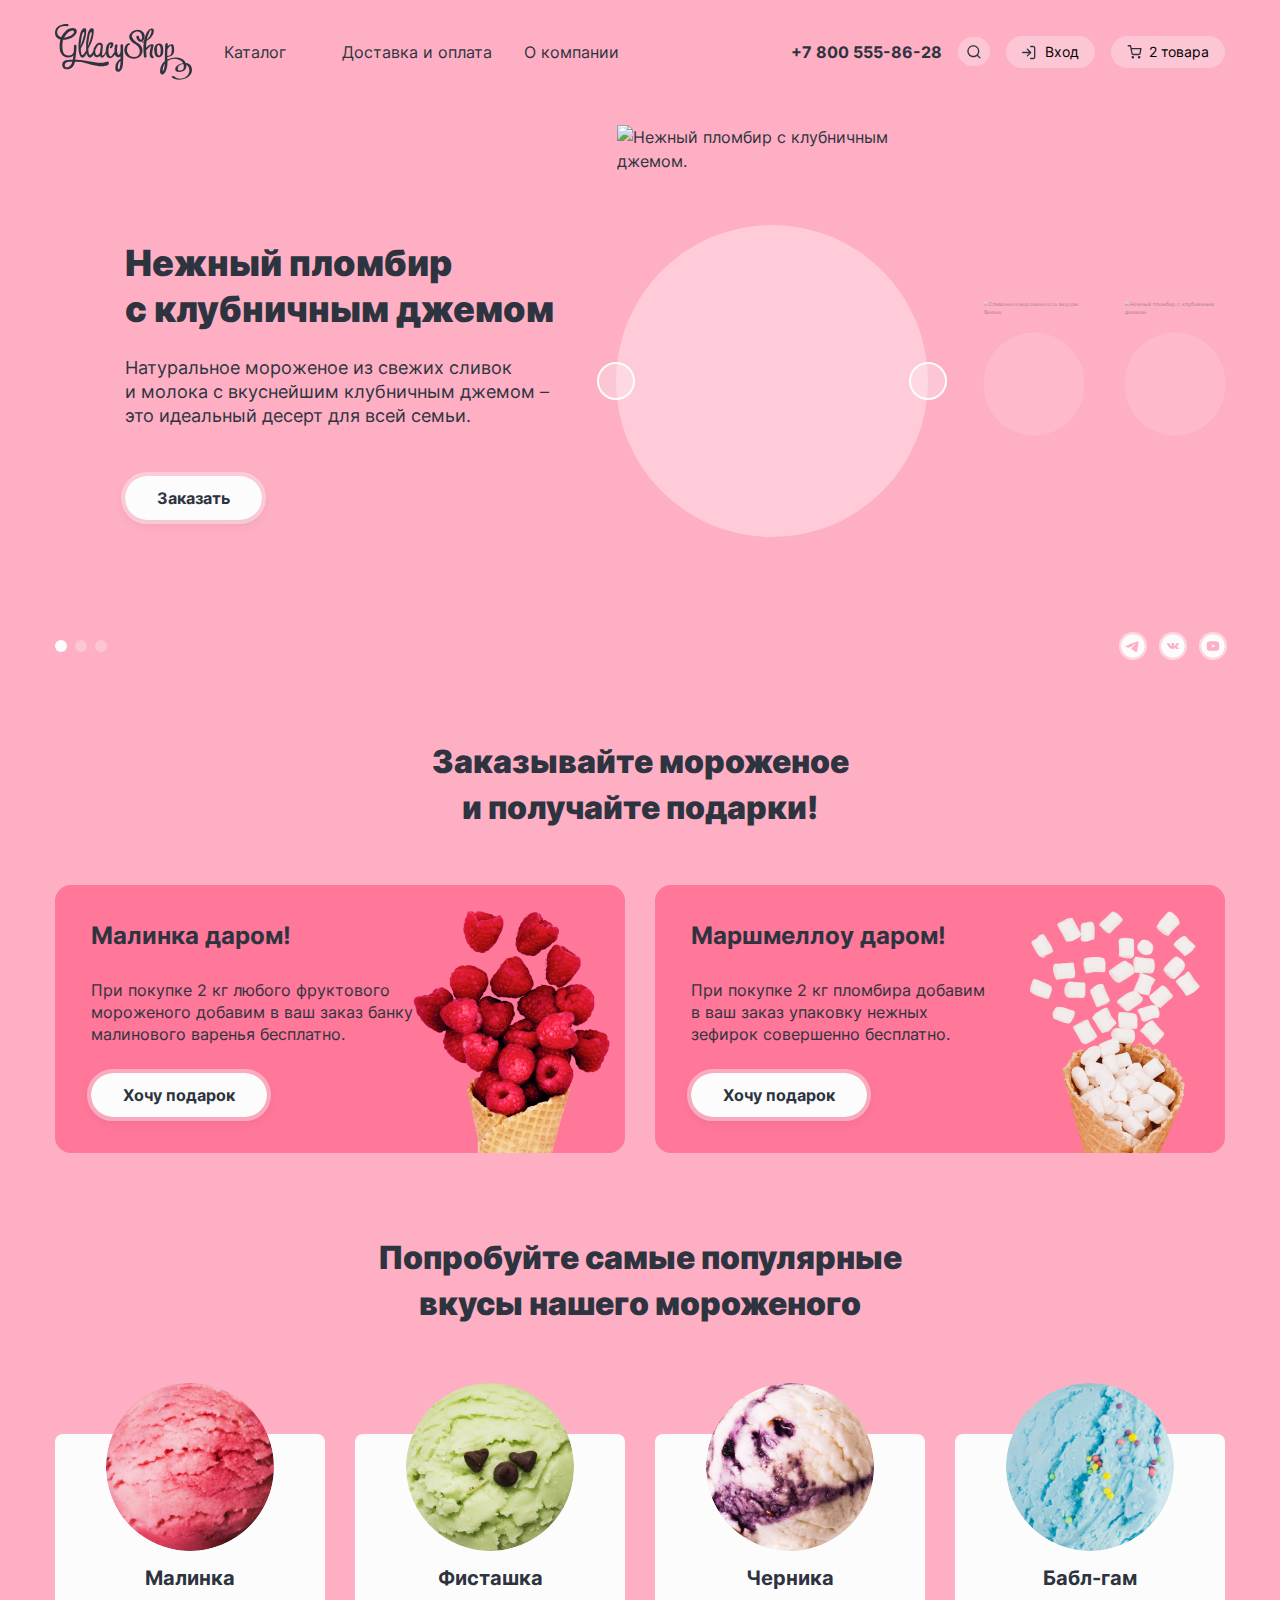
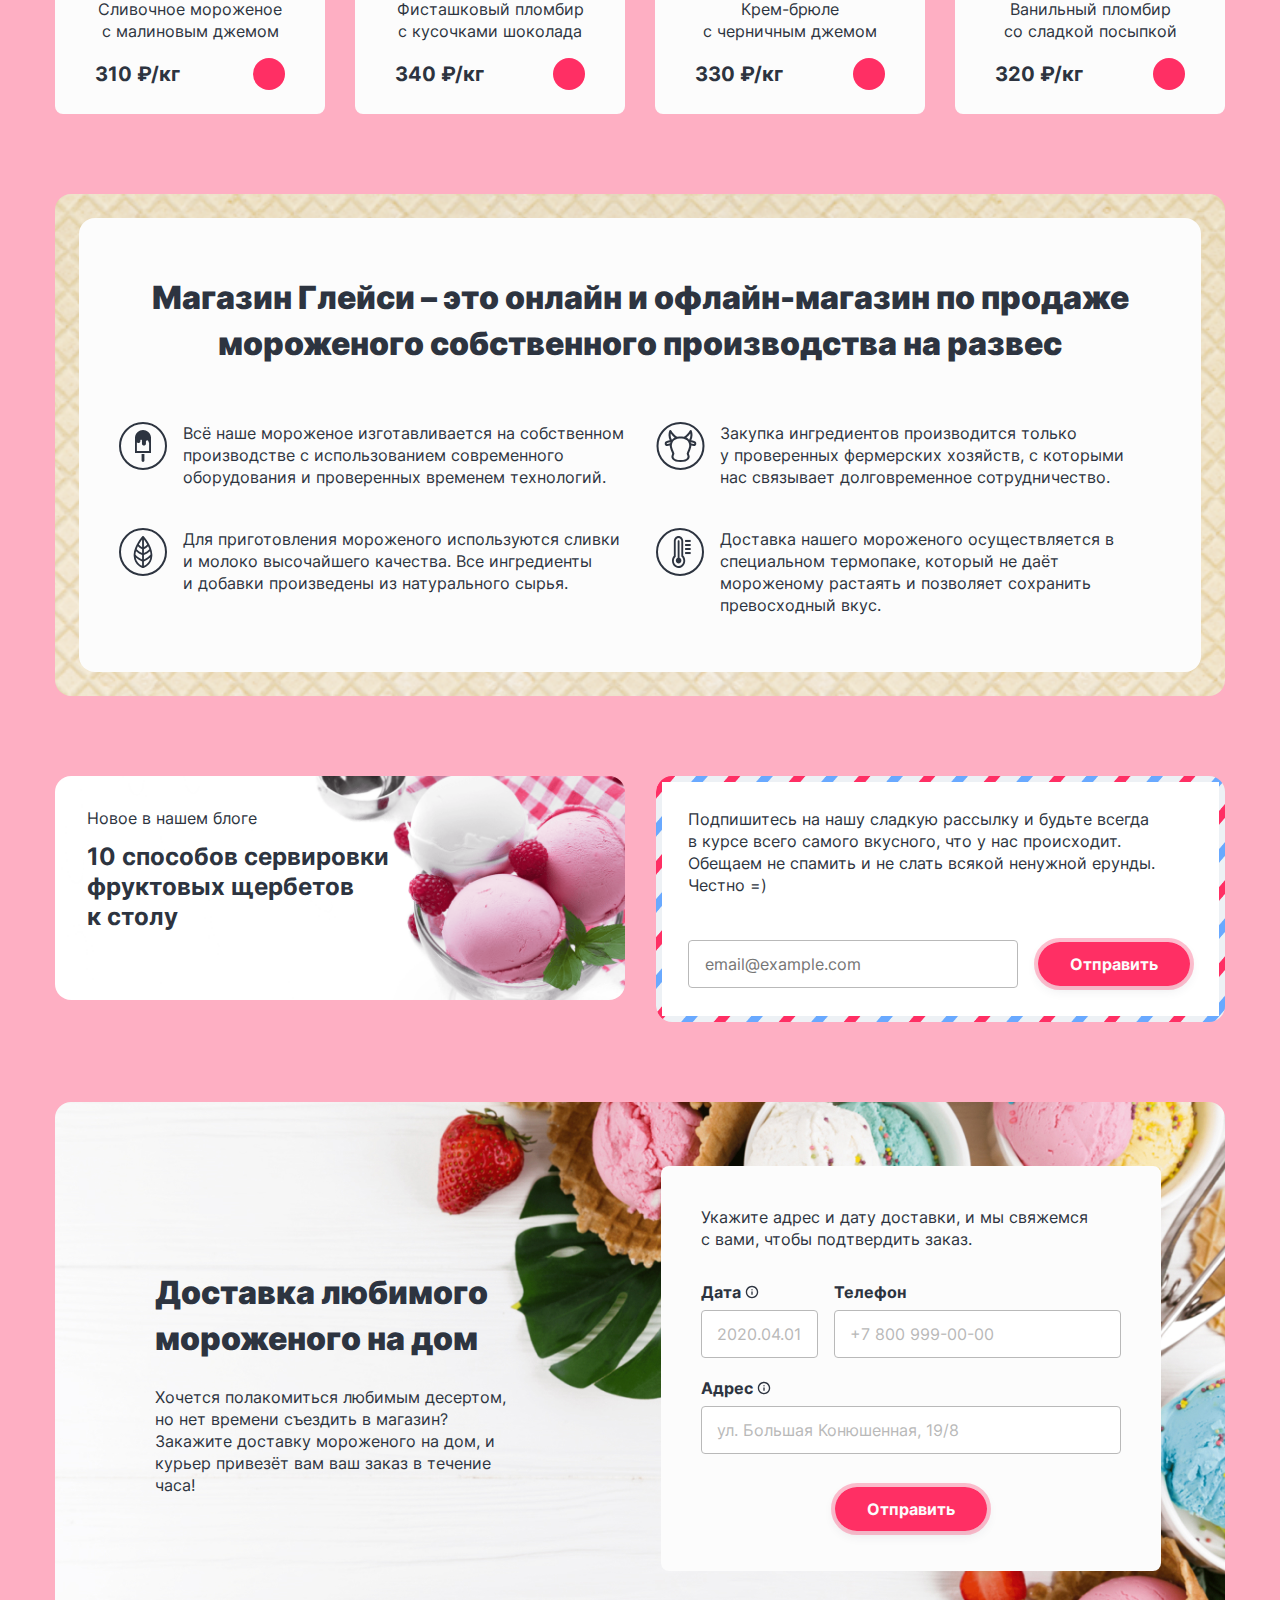
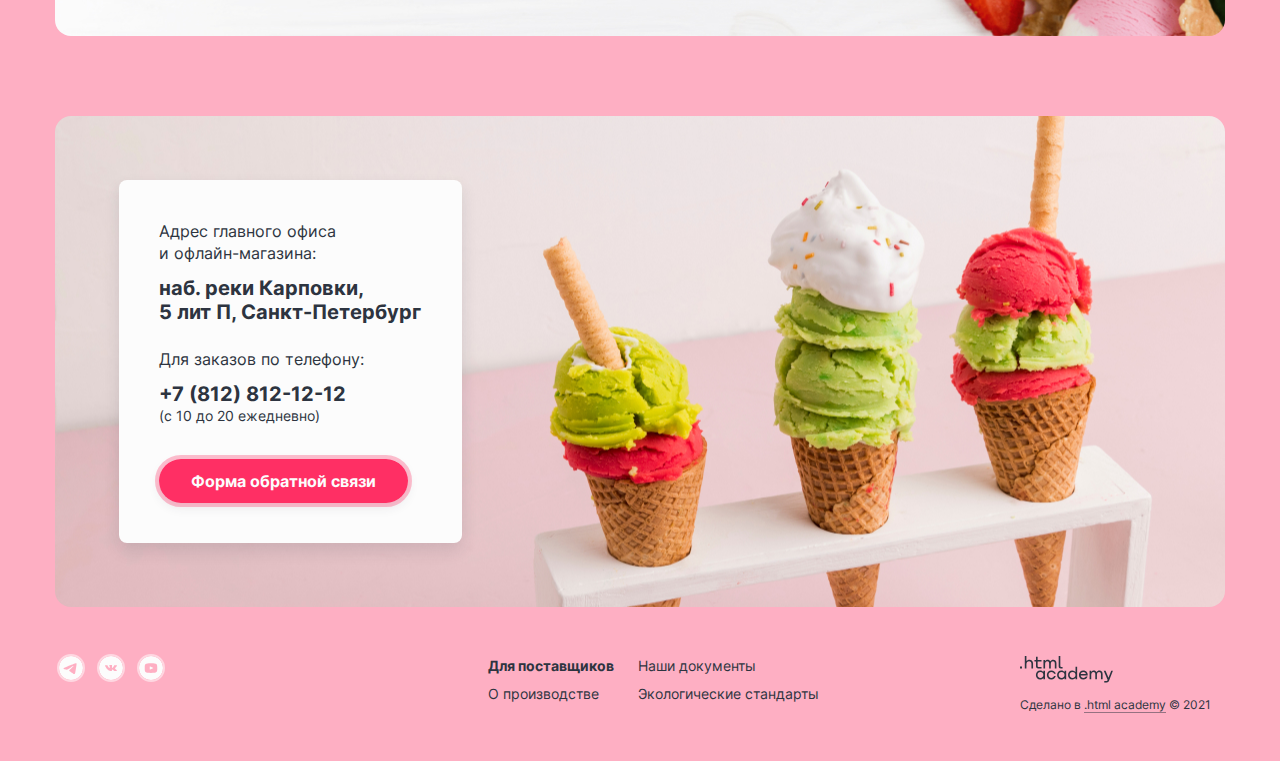
==== commit 4ab9c8ca: "На защиту" ====
--- a/index.html
+++ b/index.html
@@ -12,8 +12,6 @@
   <body>
 
     <header class="header">
-
-
       <a class="logo">
         <svg role="img" aria-label="Логотип интернет-магазина Глэйси." xmlns="http://www.w3.org/2000/svg" width="137"
           height="56" fill="no"><path fill="#2D3440" d="M52.79 37.57a3.45 3.45 0 0 0-1.91.33s-2.68 2.24-15.89-.34c-9.71-1.9-14.76-1.71-14.76-1.71s1.63-11.18 1.18-14.31a.9.9 0 0 0-.93-.81c-.97 0-1.56.37-1.56.89.08 2.11 0 4.23-.22 6.33a5.36 5.36 0 0 1-5.5 3.5c-4.23-.29-5.12-3.35-5.5-5.43-.36-2.08-.58-7.9.53-10.29 0 0 6.38.23 10.39-3.2 4-3.44 3.75-6.4 1.86-7.68-1.9-1.27-6.34-1.05-9.75 2.08A17.33 17.33 0 0 0 6.2 13.2s-5-1.08-3.86-6.34c1.22-5.49 8.69-4.84 8.69-4.84 1.56.3 1.63.44 2.15-.08.51-.51.89-1.86-1.56-1.94C9.17-.08 1.82 1.14.42 6.04c-1.5 5.21 1.27 8.94 5 9.52 0 0-2.04 9.04.48 13.5a7.95 7.95 0 0 0 7.66 4.4c1.47 0 4.07-.81 4.8-2 0 0-.34 3.2-.63 4.36 0 0-6.18-.08-8.12.9-3.28 1.74-2.6 5.83-1.33 7.28 1.07 1.23 4.28 1.9 6.6.8a8.86 8.86 0 0 0 4.95-6.89c3.76-.19 7.52.22 11.15 1.22 5.5 1.65 13.15 3.18 15.44 3.18 2.3 0 7.13-.66 7.42-2.58.16-1.27-.31-1.93-1.05-2.16ZM14.12 7.67s2.92-2.23 4.32-.83a1.93 1.93 0 0 1 .08 2.52c-.59.77-2.14 3.2-9.5 4.4 0 0 2.32-4.07 5.1-6.08Zm.24 34.8s-4.03 2.21-4.45-.78a2.83 2.83 0 0 1 1.46-3.23c.7-.35 1.66-.79 5.86-.64a5.67 5.67 0 0 1-2.87 4.66Z" />
@@ -22,8 +20,6 @@
           <path fill="#2D3440" d="M108.3 26.64c0-2.95-.33-6.72-3.83-7.03-3.84-.35-5.34 3.68-5.4 6.7a.53.53 0 0 0 .32.5c0 2.82.67 6.5 4.01 6.44 3.72-.06 4.9-3.32 4.9-6.61Zm-4.45 4.9c-2.18-.9-1.98-4.66-1.84-6.48a.48.48 0 0 0-.21-.47c.27-1.79.96-4.47 2.55-3.14 1.26 1.1 1.29 3.71 1.35 5.22.05 1.06-.08 5.53-1.84 4.87h-.01ZM136.35 42.78c-1-2.58-3.2-3.58-5.6-3.69-.27-.65-.61-1.27-1.01-1.86-3.48-5.17-11.75-4.47-17.35-1.78 0-.82-.08-1.63-.11-2.45a6.49 6.49 0 0 0 5.8-2.68c1.48-2.14 1.27-5.93.68-8.32-.55-2.26-2.74-1.86-4.39-1.1-.6.28-1.16.66-1.66 1.12 0-.6.1-1.2.15-1.79.1-1.37-2.53-1.03-2.62.2-.41 5.53-.27 11.04-.4 16.57a13.2 13.2 0 0 0-4.77 10.81c0 2.03 1.72 3.58 3.56 2.13 2.57-1.98 3.36-5.93 3.71-8.94.15-1.35.2-2.7.14-4.05a12.43 12.43 0 0 1 13.54-.1 6.2 6.2 0 0 1 2.02 2.42c-1.42.26-2.8.7-4.11 1.33-1.53.73-3.79 2.47-3.68 4.4a2.69 2.69 0 0 0 2.04 2.69.8.8 0 0 0 .25.08c5.47.9 9.54-2.35 8.76-6.92 2.67 1.46 3.66 4.84 2.71 7.74-2.13 6.53-10.32 7.99-15.09 3.62-.52-.46-2.84.52-2.43.9 6.9 6.32 24.06.47 19.86-10.33Zm-26.66-1.58a13.92 13.92 0 0 1-1.02 4.6c-.22.48-.46.96-.72 1.42 0 0-.23.06-.28-.64 0-2.5.72-4.96 2.09-7.06l-.07 1.68Zm2.78-15.98a.7.7 0 0 0 .14-.15c.48-.8 1.04-1.56 1.69-2.24.47-.54 1-1 1.61-1.36.29.14.58.9.69 1.9.27 2.49.39 9.04-3.51 8.42-.3-.02-.6.04-.9.15 0-2.27.12-4.49.28-6.72Zm11.65 21.23h-.05c-1.5-.35-1.34-1.78-1.14-2.75.43-2.26 3.18-3.48 5.44-3.58 1.15 3.22.26 7.08-4.25 6.33Z" />
         </svg>
       </a>
-
-
       <nav class="navigation">
         <div class="catalog-wrapper">
           <button class="navigation-item catalog" type="button">Каталог</button>
@@ -42,29 +38,23 @@
             </li>
             <li class="catalog-item">
               <a class="catalog-link" href="#">Мелорин</a>
-          </ul>
-        </div>
-
+            </li>
+          </ul>
+        </div>
         <a class="navigation-item delivery-payment" href="#">Доставка и оплата</a>
-
         <a class="navigation-item about-company" href="#">О компании</a>
       </nav>
-
-
       <div class="user-navigation">
         <a class="user contacts-phone" href="tel:+78005558628">+7 800 555-86-28</a>
-
         <div class="search-wrapper">
           <a class="user search" href="#"></a>
           <form class="search-form hidden" action="https://echo.htmlacademy.ru/" method="get">
             <label class="visually-hidden" for="search-label">Поиск по сайту.</label>
             <input class="search-input" placeholder="Поиск по сайту" type="text" name="site-search" required
               id="search-label">
-            <button class="search-reset hidden" type="reset"><span class="visually-hidden">Очистить
-                поиск</span></button>
+            <button class="search-reset hidden" type="reset"><span class="visually-hidden">Очистить поиск</span></button>
           </form>
         </div>
-
         <div class="user-navigation-wrapper">
           <button class="user entrance" type="button"><span class="visually-hidden">Личный кабинет.</span>Вход</button>
           <form class="personal-account hidden" action="https://echo.htmlacademy.ru/" method="post">
@@ -86,10 +76,10 @@
             </div>
           </form>
         </div>
-
         <div class="basket-wrapper">
-          <!-- empty-пустая корзина --><button class="user basket " type="button"><span class="visually-hidden">Корзина
-              покупок.</span>2 товара</button>
+          <button class="user basket " type="button"><!-- empty-пустая корзина -->
+            <span class="visually-hidden">Корзина покупок.</span>2 товара
+          </button>
           <div class="basket-popover hidden">
             <span class="basket-head">Корзина</span>
             <ul class="shopping-list">
@@ -111,58 +101,46 @@
             <span class="total-amount">Итого: <b>790</b> ₽</span>
           </div>
         </div>
-
-
-      </div>
-
-
+      </div>
     </header>
 
 
     <main>
       <h1 class="visually-hidden">Магазин Глейси – мороженое собственного производства на развес.</h1>
-
-
       <section class="best-offers">
         <h2 class="visually-hidden">Лучшие предложения</h2>
-
         <section class="slider">
           <h3 class="visually-hidden">Любимые вкусы!</h3>
           <ul class="slider-list">
             <li class="active-slide">
               <div class="slide-description-wrapper">
                 <h4 class="slide-title">Нежный пломбир<br>с клубничным джемом</h4>
-                <p class="slide-description">Натуральное мороженое из свежих сливок<br>и молока с вкуснейшим клубничным
-                  джемом – это идеальный десерт для всей семьи.</p>
+                <p class="slide-description">Натуральное мороженое из свежих сливок<br>
+                  и молока с вкуснейшим клубничным джемом – это идеальный десерт для всей семьи.</p>
                 <a class="slide button-main" href="#">Заказать</a>
               </div>
               <div class="slide-image-wrapper">
-                <img class="slide-image" src="/images/index/ice-cream-with-strawberry-jam.png"
-                  alt="Нежный пломбир с клубничным джемом." width="306" height="507">
+                <img class="slide-image" src="/images/index/ice-cream-with-strawberry-jam.png" alt="Нежный пломбир с клубничным джемом." width="306" height="507">
               </div>
             </li>
             <li class="previous">
               <div class="slide-description-wrapper">
                 <h4 class="slide-title">Сливочное мороженое со вкусом банана</h4>
-                <p class="slide-description">Сливочное мороженое с ярким банановым вкусом подарит вам свежесть и
-                  наслаждение даже в самый жаркий летний день.</p>
+                <p class="slide-description">Сливочное мороженое с ярким банановым вкусом подарит вам свежесть и наслаждение даже в самый жаркий летний день.</p>
                 <a class="slide button-main" href="#">Заказать</a>
               </div>
               <div class="slide-image-wrapper">
-                <img class="slide-image" src="/images/index/creamy-banana-flavored-ice-cream.png"
-                  alt="Сливочное мороженое со вкусом банана." width="306" height="507">
+                <img class="slide-image" src="/images/index/creamy-banana-flavored-ice-cream.png" alt="Сливочное мороженое со вкусом банана." width="306" height="507">
               </div>
             </li>
             <li class="following">
               <div class="slide-description-wrapper">
                 <h4 class="slide-title">Карамельный пломбир с маршмеллоу</h4>
-                <p class="slide-description">Необычный сладкий десерт с карамельным топпингом и кусочками зефира завоюет
-                  сердца сладкоежек всех возрастов.</p>
+                <p class="slide-description">Необычный сладкий десерт с карамельным топпингом и кусочками зефира завоюет сердца сладкоежек всех возрастов.</p>
                 <a class="slide button-main" href="#">Заказать</a>
               </div>
               <div class="slide-image-wrapper">
-                <img class="slide-image" src="/images/index/caramel-sundae-with-marshmallows.png"
-                  alt="Нежный пломбир с клубничным джемом." width="306" height="507">
+                <img class="slide-image" src="/images/index/caramel-sundae-with-marshmallows.png" alt="Нежный пломбир с клубничным джемом." width="306" height="507">
               </div>
             </li>
           </ul>
@@ -210,23 +188,21 @@
             </ul>
           </div>
         </section>
-
         <section>
           <h3 class="present-heading">Заказывайте мороженое<br>и получайте подарки!</h3>
           <ul class="present-wrap">
             <li class="present malinka-for-free">
               <h4>Малинка даром!</h4>
               <p>При покупке 2 кг любого фруктового мороженого добавим в ваш заказ банку малинового варенья бесплатно.</p>
-              <a class="button-main" href="#">Хочу подарок</a>
+              <a class="button-main present-button" href="#">Хочу подарок</a>
             </li>
             <li class="present marshmallow-for-free">
               <h4>Маршмеллоу даром!</h4>
               <p>При покупке 2 кг пломбира добавим<br>в ваш заказ упаковку нежных<br>зефирок совершенно бесплатно.</p>
-              <a class="button-main" href="#">Хочу подарок</a>
-            </li>
-          </ul>
-        </section>
-
+              <a class="button-main present-button" href="#">Хочу подарок</a>
+            </li>
+          </ul>
+        </section>
         <section>
           <h3 class="popular-flavors-heading">Попробуйте самые популярные<br>вкусы нашего мороженого</h3>
           <ul class="popular-flavors-list">
@@ -267,11 +243,8 @@
               <button class="button-product"><span class="visually-hidden">Положить в корзину</span></button>
             </li>
           </ul>
-
-        </section>
-
+        </section>
       </section>
-
       <section class="advantage">
         <h2 class="visually-hidden">Наши преимущества</h2>
         <div class="advantage-wrapper">
@@ -284,16 +257,12 @@
           </ul>
         </div>
       </section>
-
-
       <div class="block-newsletter-wrapper">
-
         <section class="block">
           <h2 class="visually-hidden">Блог</h2>
             <b>Новое в нашем блоге</b>
             <a class="block-link" href="#">10 способов сервировки фруктовых щербетов<br>к столу</a>
         </section>
-
         <section class="newsletter">
           <h2 class="visually-hidden">Подписка на рассылку</h2>
           <div class="newsletter-wrap">
@@ -306,41 +275,31 @@
             </form>
           </div>
         </section>
-
-      </div>
-
-
+      </div>
       <section class="delivery">
         <h2>Доставка любимого мороженого на дом</h2>
         <p>Хочется полакомиться любимым десертом,<br>но нет времени съездить в магазин? Закажите доставку мороженого на дом, и курьер привезёт вам ваш заказ в течение часа!</p>
         <form class="delivery-form" action="https://echo.htmlacademy.ru/" method="post">
-
           <p>Укажите адрес и дату доставки, и мы свяжемся<br>с вами, чтобы подтвердить заказ.</p>
-
           <div class="form-element date">
             <label class="delivery-label date" for="date">Дата
               <span class="tooltip">Введите дату доставки</span>
             </label>
-            <input id="date" type="date" name="date" value="2020-04-01">
-          </div>
-
+            <input id="date" type="text" name="date" value="2020.04.01">
+          </div>
           <div class="form-element tel">
             <label class="delivery-label tel" for="tel">Телефон</label>
             <input id="tel" type="tel" name="tel" value="+7 800 999-00-00">
           </div>
-
           <div class="form-element text">
             <label class="delivery-label text" for="address">Адрес
               <span class="tooltip">Введите название улицы, дома и квартиры</span>
             </label>
             <input id="address" type="text" name="address" value="ул. Большая Конюшенная, 19/8">
           </div>
-
           <button class="button-additional" type="submit">Отправить</button>
         </form>
       </section>
-
-
       <section class="contacts">
         <div class="contacts-wrapper">
           <h2 class="visually-hidden">Контакты</h2>
@@ -352,11 +311,8 @@
           <a class="button-additional feedback" href="#modal-open">Форма обратной связи</a>
         </div>
       </section>
-
     </main>
-
     <footer>
-
       <div class="social-wrapper-footer">
         <span class="visually-hidden">Мы в соц сетях</span>
         <ul class="social-list">
@@ -377,7 +333,6 @@
           </li>
         </ul>
       </div>
-
       <div class="info-wrapper">
         <span class="visually-hidden">Дополнительная информация</span>
         <ul class="info">
@@ -387,16 +342,13 @@
           <li><a class="info-link" href="#">Экологические стандарты</a></li>
         </ul>
       </div>
-
       <div class="made-in">
         <a class="logo-htmlacademy" href="https://htmlacademy.ru/">
           <img src="images/index/logo-htmlacademy.svg" alt="Логотип HTML academy">
         </a>
         <span>Сделано в <a class="link-htmlacademy" href="https://htmlacademy.ru/">.html academy</a> © 2021</span>
       </div>
-
     </footer>
-
 
     <div id="modal-open" class="modal-feedback-container">
       <div class="modal-feedback">
@@ -404,33 +356,24 @@
         <button class="modal-close-button" type="button">
           <span class="visually-hidden">Закрыть форму</span>
         </button>
-
         <span class="modal-title">Мы обязательно ответим вам!</span>
-
         <form class="modal-form" action="https://echo.htmlacademy.ru/" method="post">
-
           <span class="visually-hidden">
             <label class="name" for="name">Имя и фамилия:</label>
           </span>
           <input class="input-modal" id="name" required type="text" name="name" placeholder="Имя и фамилия">
-
           <span class="visually-hidden">
             <label class="mail" for="mail">Ваш e-mail:</label>
           </span>
           <input class="input-modal" id="mail" required type="email" name="mail" placeholder="email@example.com">
-
           <span class="visually-hidden">
             <label class="request" for="request">Что нужно привезти:</label>
           </span>
           <textarea class="input-modal request" id="request" required name="request" placeholder="В свободной форме"></textarea>
-
           <button class="button-additional" type="submit">Отправить</button>
-
         </form>
-
       </div>
     </div>
 
   </body>
-
 </html>
--- a/styles/styles.css
+++ b/styles/styles.css
@@ -42,9 +42,9 @@
     --extra-bright: #FF2F64;
     --bright: #FF4A78;
 
-    --special-light:#FEAFC3;
-    --special-extra-light:#FFCBD8;
-    --special-neutral:#FF7799;
+    --special-light: #FEAFC3;
+    --special-extra-light: #FFCBD8;
+    --special-neutral: #FF7799;
 
     --extra-light-icon: rgba(252, 252, 252, 0.3);
     --extra-light-hover: rgba(252, 252, 252, 0.5);
@@ -62,11 +62,6 @@
     display: flex;
     flex-direction: column;
     min-height: 100vh;
-}
-
-/**/
-*, *:before, *:after {
-    outline: solid 1px red;
 }
 
 .visually-hidden {
@@ -143,7 +138,7 @@
 
 .button-main:active {
     outline: 2px solid var(--extra-dark);
-   }
+}
 
 
 /*ХЕДЕР МЕНЮ*/
@@ -153,7 +148,8 @@
     justify-content: space-between;
     margin-top: 24px;
     z-index: 1;
-    margin-bottom: 18px;}
+    margin-bottom: 18px;
+}
 
 .logo {
     margin-right: 16px;
@@ -165,7 +161,7 @@
 }
 
 .logo[href="index.html"]:hover {
-   opacity: 60%;
+    opacity: 60%;
 }
 
 .logo[href="index.html"]:focus-visible {
@@ -355,8 +351,6 @@
 
 /*    КАТАЛОГ    */
 
-
-
 .catalog-list-wrapper {
     padding-top: 10px;
 }
@@ -455,16 +449,16 @@
 }
 
 .search-reset {
-position: absolute;
-top: 46%;
-right: 30px;
-background-image: url(../images/header/close-reset-icon.svg);
-background-repeat: no-repeat;
-width: 10px;
-height: 10px;
-padding: 0;
-border: 0;
-opacity: 40%;
+    position: absolute;
+    top: 46%;
+    right: 30px;
+    background-image: url(../images/header/close-reset-icon.svg);
+    background-repeat: no-repeat;
+    width: 10px;
+    height: 10px;
+    padding: 0;
+    border: 0;
+    opacity: 40%;
 }
 
 .search-input:not(:placeholder-shown) ~ .search-reset {
@@ -547,7 +541,7 @@
 
 .password-recovery:hover,
 .registration:hover {
-   opacity: 70%;
+    opacity: 70%;
 }
 
 .password-recovery:focus-visible,
@@ -558,7 +552,7 @@
 
 .password-recovery:active,
 .registration:active {
-   opacity: 40%;
+    opacity: 40%;
 }
 
 /*    КОРЗИНА   */
@@ -597,10 +591,10 @@
 }
 
 .basket-products-item {
-display: flex;
-align-items: center;
-min-height: 46px;
-margin-bottom: 24px;
+    display: flex;
+    align-items: center;
+    min-height: 46px;
+    margin-bottom: 24px;
 }
 
 .basket-products-link {
@@ -644,30 +638,30 @@
 }
 
 .basket-products-item.raspberry {
-background-image: url(../images/catalog/raspberry.png);
-background-repeat: no-repeat;
-background-size: 46px 46px;
+    background-image: url(../images/catalog/raspberry.png);
+    background-repeat: no-repeat;
+    background-size: 46px 46px;
 }
 
 .basket-products-item.bubble-gum {
     background-image: url(../images/catalog/bubble-gum.png);
     background-repeat: no-repeat;
     background-size: 46px 46px;
-    }
+}
 
 .basket-products-link:hover,
 .basket-products-delete:hover {
-opacity: 60%;
+    opacity: 60%;
 }
 
 .basket-products-link:focus-visible,
 .basket-products-delete:focus-visible {
-outline: 2px solid var(--extra-dark);
+    outline: 2px solid var(--extra-dark);
 }
 
 .basket-products-link:active,
 .basket-products-delete:active {
-opacity: 30%;
+    opacity: 30%;
 }
 
 /*     СЛАЙДЕР     */
@@ -685,7 +679,6 @@
     margin-bottom: 81px;
 }
 
-
 /*  СЛАЙДД   */
 
 .slider-list {
@@ -705,7 +698,7 @@
     margin-left: 70px;
 }
 
-.active-slide .slide-image{
+.active-slide .slide-image {
     margin-top: -5px;
     margin-right: 5px;
 }
@@ -734,20 +727,19 @@
 
 .previous,
 .following {
-width: 100px;
-display: flex;
-justify-content: center;
-align-items: center;
+    width: 100px;
+    display: flex;
+    justify-content: center;
+    align-items: center;
 }
 
 .slider-list .previous {
-margin-left: 56px;
+    margin-left: 56px;
 }
 
 .slider-list .following {
     margin-left: 41px
 }
-
 
 .previous .slide-description-wrapper,
 .following .slide-description-wrapper {
@@ -756,10 +748,10 @@
 
 .previous .slide-image-wrapper,
 .following .slide-image-wrapper {
-   opacity: 40%;
-   transform: scale(0.33);
-   margin: 0;
-   margin-top: 118px;
+    opacity: 40%;
+    transform: scale(0.33);
+    margin: 0;
+    margin-top: 118px;
 }
 
 .slide-title {
@@ -770,7 +762,7 @@
 
 .slide-description {
     font: 400 18px/24px Inter;
-    margin:0;
+    margin: 0;
     margin-bottom: 48px;
 }
 
@@ -806,7 +798,8 @@
 }
 
 .slider-button.previous {
-    left: 542px;}
+    left: 542px;
+}
 
 .slider-button.following {
     left: 854px;
@@ -814,20 +807,20 @@
 }
 
 .preview-button {
-width: 100px;
-height: 100px;
-border-radius: 50%;
-background-color: var(--special-extra-light);
-display: flex;
-align-items: center;
-justify-content: center;
-border: none;
-opacity: 40%;
-cursor: pointer;
+    width: 100px;
+    height: 100px;
+    border-radius: 50%;
+    background-color: var(--special-extra-light);
+    display: flex;
+    align-items: center;
+    justify-content: center;
+    border: none;
+    opacity: 40%;
+    cursor: pointer;
 }
 
 .preview-button.previous {
-margin-left: 17px;
+    margin-left: 17px;
 }
 
 .preview-button.following {
@@ -839,19 +832,18 @@
 }
 
 .preview-button:focus-visible {
-outline: none;
-opacity: 100%;
-border: 2px solid var(--extra-dark);
+    outline: none;
+    opacity: 100%;
+    border: 2px solid var(--extra-dark);
 }
 
 .preview-button:active {
-opacity: 100%;
-width: 120px;
-height: 120px;
-}
-
-
-/*     ПАГИНАЦИЯ СЛАЙДОВ        */
+    opacity: 100%;
+    width: 120px;
+    height: 120px;
+}
+
+/*       ПАГИНАЦИЯ СЛАЙДОВ        */
 
 .slider-pagination {
     display: flex;
@@ -885,6 +877,7 @@
 .slider-pagination-button-current {
     opacity: 100%;
 }
+
 .slider-pagination-button:hover {
     opacity: 100%;
 }
@@ -920,7 +913,7 @@
 }
 
 .social-item:not(:first-child) {
-margin-left: 16px;
+    margin-left: 16px;
 }
 
 .social-link {
@@ -935,7 +928,8 @@
 }
 
 .social-link:hover {
-    background-color: var(--extra-dark);}
+    background-color: var(--extra-dark);
+}
 
 .social-link:focus-visible {
     background-color: var(--extra-dark);
@@ -980,7 +974,6 @@
     text-align: center;
     margin-bottom: 54px;
 }
-
 
 .present {
     background-color: var(--special-neutral);
@@ -989,6 +982,8 @@
     width: 328px;
     padding-right: 206px;
     list-style-type: none;
+    position: relative;
+    padding-bottom: 80px;
 }
 
 .present h4 {
@@ -1004,15 +999,20 @@
 }
 
 .malinka-for-free {
-background-image: url(../images/index/malinka-for-free.png);
-background-repeat: no-repeat;
-background-position: bottom right;
+    background-image: url(../images/index/malinka-for-free.png);
+    background-repeat: no-repeat;
+    background-position: bottom right;
 }
 
 .marshmallow-for-free {
     background-image: url(../images/index/marshmallow-for-free.png);
     background-repeat: no-repeat;
     background-position: bottom right;
+}
+
+.button-main.present-button {
+    position: absolute;
+    bottom: 36px;
 }
 
 /*    КАТАЛОГ КАРТОЧКА   */
@@ -1047,7 +1047,7 @@
     width: 190px;
     padding: 40px;
     margin-top: 51px;
-    padding-top: 133px;
+    padding-top: 132px;
     padding-bottom: 27px;
 }
 
@@ -1073,7 +1073,6 @@
     right: 0;
     top: 0;
 }
-
 
 .product-card-title {
     font: 700 20px/24px Inter;
@@ -1129,7 +1128,7 @@
     background-image: url(../images/header/basket-icon.svg);
 }
 
-/*      Наши преимущества      */
+/*      ПРЕИМУЩЕСТВА      */
 
 .advantage {
     background-image: url(../images/index/waffle-background.png);
@@ -1171,19 +1170,19 @@
     background-position: left top;
 }
 
-.advantage-list li:nth-last-child(1){
-background-image: url(../images/index/thermometer-icon.svg);
-}
-
-.advantage-list li:nth-last-child(2){
+.advantage-list li:nth-last-child(1) {
+    background-image: url(../images/index/thermometer-icon.svg);
+}
+
+.advantage-list li:nth-last-child(2) {
     background-image: url(../images/index/leaf-icon.svg);
 }
 
-.advantage-list li:nth-last-child(3){
+.advantage-list li:nth-last-child(3) {
     background-image: url(../images/index/cow-icon.svg);
 }
 
-.advantage-list li:nth-last-child(4){
+.advantage-list li:nth-last-child(4) {
     background-image: url(../images/index/ice-cream-icon.svg);
 }
 
@@ -1278,10 +1277,9 @@
 }
 
 .field:focus-visible {
-outline: 2px solid var(--extra-dark);
-outline-offset: -1px;
-}
-
+    outline: 2px solid var(--extra-dark);
+    outline-offset: -1px;
+}
 
 /*      ДОСТАВКА     */
 
@@ -1347,15 +1345,15 @@
 }
 
 .form-element.date {
-width: 117px;
+    width: 117px;
 }
 
 .form-element.tel {
-width: 287px;
+    width: 287px;
 }
 
 .form-element.text {
-width: 420px;
+    width: 420px;
 }
 
 .form-element input {
@@ -1374,12 +1372,16 @@
 }
 
 .form-element input:focus-visible {
-    outline:  2px solid var(--extra-dark);
+    outline: 2px solid var(--extra-dark);
     outline-offset: -1px;
 }
 
 input[type=date]::-webkit-calendar-picker-indicator {
-   display: none;;
+    display: none;
+}
+
+input[type=date]::-moz-placeholder {
+    display: none;
 }
 
 /*       ТУЛТИПЫ       */
@@ -1402,14 +1404,14 @@
     font: 400 12px/16px Inter;
     background-color: #FCFCFC;
     border: 1px solid #B9B9B9;
-	border-radius: 1px ;
-	padding: 10px 8px;
-	position: absolute;
+    border-radius: 1px;
+    padding: 10px 8px;
+    position: absolute;
     top: -10px;
-	visibility: hidden;
-	max-width: 145px;
+    visibility: hidden;
+    max-width: 145px;
     min-width: 79px;
-	z-index: 10;
+    z-index: 10;
 }
 
 .date .tooltip {
@@ -1483,11 +1485,11 @@
 }
 
 .address .contacts-phone:hover {
-opacity: 60%;
+    opacity: 60%;
 }
 
 .address .contacts-phone:focus-visible {
-outline: 2px solid var(--extra-dark);
+    outline: 2px solid var(--extra-dark);
 }
 
 .address .contacts-phone:active {
@@ -1497,15 +1499,12 @@
 .address p {
     font: 400 14px/20px Inter;
     margin: 0;
-
-}
-
+}
 
 /*         ФУТЕР         */
 
-
 .social-wrapper-footer {
-   margin-left: 4px;
+    margin-left: 4px;
 }
 
 .info-wrapper {
@@ -1516,7 +1515,6 @@
     justify-self: end;
     margin-right: 14px;
 }
-
 
 footer {
     flex-shrink: 0;
@@ -1556,8 +1554,8 @@
 }
 
 .info-link:hover {
-opacity: 50%;
-text-decoration: revert;
+    opacity: 50%;
+    text-decoration: revert;
 }
 
 .info-link:focus-visible {
@@ -1566,7 +1564,7 @@
 }
 
 .info-link:active {
-color: #ffffff;
+    color: #ffffff;
 }
 
 .info-link.love {
@@ -1594,12 +1592,12 @@
 }
 
 .logo-htmlacademy:hover {
-opacity: 60%;
+    opacity: 60%;
 }
 
 .logo-htmlacademy:focus-visible {
-outline: 2px solid var(--extra-dark);
-outline-offset: 2px;
+    outline: 2px solid var(--extra-dark);
+    outline-offset: 2px;
 }
 
 .logo-htmlacademy:active {
@@ -1629,13 +1627,11 @@
 
 /*       МОДАЛЬНОЕ ОКНО         */
 
-
 .modal-feedback-container {
     position: fixed;
     top: 0;
     left: 0;
-    display: none;
-    /* ВКЛ / ВЫКЛ */
+    display: none; /* ВКЛ / ВЫКЛ */
     width: 100%;
     height: 100%;
     background-color: rgba(45, 52, 64, 0.7);
@@ -1689,6 +1685,7 @@
     margin-bottom: 32px;
     display: block;
 }
+
 .modal-form {
     display: flex;
     flex-direction: column;
@@ -1723,7 +1720,7 @@
     margin-left: auto;
 }
 
-/*       СЛИВОЧНОЕ МОРОЖЕННОЕ        */
+/*       СТРАНИЦА СЛИВОЧНОЕ МОРОЖЕННОЕ       */
 
 .creamy-ice-cream {
     margin-top: 29px;
@@ -1811,6 +1808,7 @@
     margin: 0;
     border: none;
     font: 400 14px/20px inter;
+    position: relative;
 }
 
 .filter-list.fillers {
@@ -1819,11 +1817,20 @@
 }
 
 .filter-list.sorting-by {
-appearance: none;
-background-image: url(../images/catalog/select-control.svg);
-background-repeat: no-repeat;
-background-position: center right 16px;
-padding-right: 63px;
+    appearance: none;
+    background-image: url(../images/catalog/select-control.svg);
+    background-repeat: no-repeat;
+    background-position: center right 16px;
+    padding-right: 63px;
+}
+
+.filter-list.sorting-by:hover {
+    background-color: rgba(252, 252, 252, 0.5);
+}
+
+.filter-list.sorting-by:focus-visible {
+    background-color: rgba(252, 252, 252, 0.4);
+    outline: 2px solid var(--extra-light);
 }
 
 .filter-item {
@@ -1855,6 +1862,21 @@
     align-self: flex-end;
 }
 
+.button-filters:hover {
+    background-color: var(--extra-light);
+    border: 2px solid rgba(252, 252, 252, 0.3);
+}
+
+.button-filters:focus-visible {
+    border: 2px solid var(--extra-dark);
+    outline: none;
+}
+
+.button-filters:active {
+    background-color: var(--extra-light-hover);
+    border: 2px solid var(--extra-light-hover);
+}
+
 /*  ФИЛЬТРЫ КРУТИЛКА  */
 
 .range-scale {
@@ -1887,26 +1909,19 @@
 }
 
 .range-toggle:hover {
-    background-color: #DCDCDC;
+    background: var(--extra-dark);
+    border: 6px solid #ffffff;
+}
+
+.range-toggle:focus {
+    background: var(--extra-dark);
+    border: 6px solid #ffffff;
+    outline: 2px solid var(--extra-dark);
 }
 
 .range-toggle:active {
-    background-color: #000000;
-}
-
-.range-toggle:focus {
-    outline: none;
-}
-
-.range-toggle:focus-visible::before {
-    content: "";
-    width: 20px;
-    height: 20px;
-    border: 2px solid #AF4FFF;
-    display: block;
-    position: absolute;
-    top: -5px;
-    left: -5px;
+    background: var(--extra-dark);
+    border: 6px solid var(--extra-dark);
 }
 
 .toggle-min {
@@ -1935,7 +1950,6 @@
     border: none;
     appearance: textfield;
     margin: 0;
-
 }
 
 .range-input::-webkit-outer-spin-button,
@@ -1945,7 +1959,8 @@
 }
 
 .range-input:focus-visible {
-    outline: 2px solid #AF4FFF;
+    outline: 2px solid var(--extra-dark);
+    outline-offset: 1px;
 }
 
 .control-input[type="checkbox"]:not(:checked) + .control-mark::before {
@@ -1953,6 +1968,16 @@
     position: absolute;
     left: 8px;
     top: 2px;
+    height: 16px;
+}
+
+.control-input[type="checkbox"]:not(:checked):hover + .control-mark::before {
+    content: url(../images/catalog/checkbox/checkbox-hover.svg);
+}
+
+.control-input[type="checkbox"]:not(:checked):focus-visible + .control-mark::before {
+    outline: 2px solid var(--extra-dark);
+    outline-offset: 2px;
 }
 
 .control-input[type="checkbox"]:checked + .control-mark::before {
@@ -1960,6 +1985,21 @@
     position: absolute;
     left: 8px;
     top: 2px;
+    height: 16px;
+}
+
+.control-input[type="checkbox"]:checked:hover + .control-mark::before {
+    content: url(../images/catalog/checkbox/checkbox-checked-hover.svg);
+}
+
+.control-input[type="checkbox"]:checked:focus-visible + .control-mark::before {
+    outline: 2px solid var(--extra-dark);
+    outline-offset: 2px;
+}
+
+.control-input[type="checkbox"]:checked:focus-visible + .control-mark::before {
+    outline: 2px solid var(--extra-dark);
+    outline-offset: 2px;
 }
 
 .control-input[type="radio"]:not(:checked) + .control-mark::before {
@@ -1973,6 +2013,15 @@
     top: 2px;
 }
 
+.control-input[type="radio"]:not(:checked):hover + .control-mark::before {
+    border: 1px solid var(--extra-light);
+}
+
+.control-input[type="radio"]:checked:focus-visible + .control-mark::before {
+    outline: 2px solid var(--extra-dark);
+    outline-offset: 2px;
+}
+
 .control-input[type="radio"]:checked + .control-mark::before {
     content: "";
     width: 14px;
@@ -1995,6 +2044,14 @@
     top: 7px;
 }
 
+.control-input[type="radio"]:checked:hover + .control-mark::before {
+    border: 1px solid var(--extra-light);
+}
+
+.control-input[type="radio"]:checked:hover + .control-mark::after {
+    background-color: var(--extra-light);
+}
+
 /*     ПАГИНАЦИЯ      */
 
 .wrap-pagination-all {
@@ -2047,6 +2104,28 @@
     display: flex;
     justify-content: center;
     align-items: center;
+    border-radius: 50%;
+}
+
+.pagination-previous:hover,
+.pagination-link:hover,
+.pagination-next:hover {
+    background-color: var(--extra-light-hover);
+}
+
+.pagination-previous:focus-visible,
+.pagination-link:focus-visible,
+.pagination-next:focus-visible {
+    background-color: var(--extra-light-hover);
+    outline: 1px solid var(--extra-dark);
+    outline-offset: -1px;
+}
+
+.pagination-previous:active,
+.pagination-link:active,
+.pagination-next:active {
+    background-color: var(--extra-light-hover);
+    outline: 1px solid var(--extra-light);
 }
 
 .pagination-previous::before {
@@ -2060,7 +2139,7 @@
 }
 
 .pagination-previous.pagination-disabled::before {
-opacity: 30%;
+    opacity: 30%;
 }
 
 .pagination-next::before {
@@ -2073,9 +2152,8 @@
     margin-right: -6px;
 }
 
-
-
-
-.hidden {  /*     В КОНЦЕ      */
+/*     В КОНЦЕ      */
+
+.hidden {
     display: none;
 }
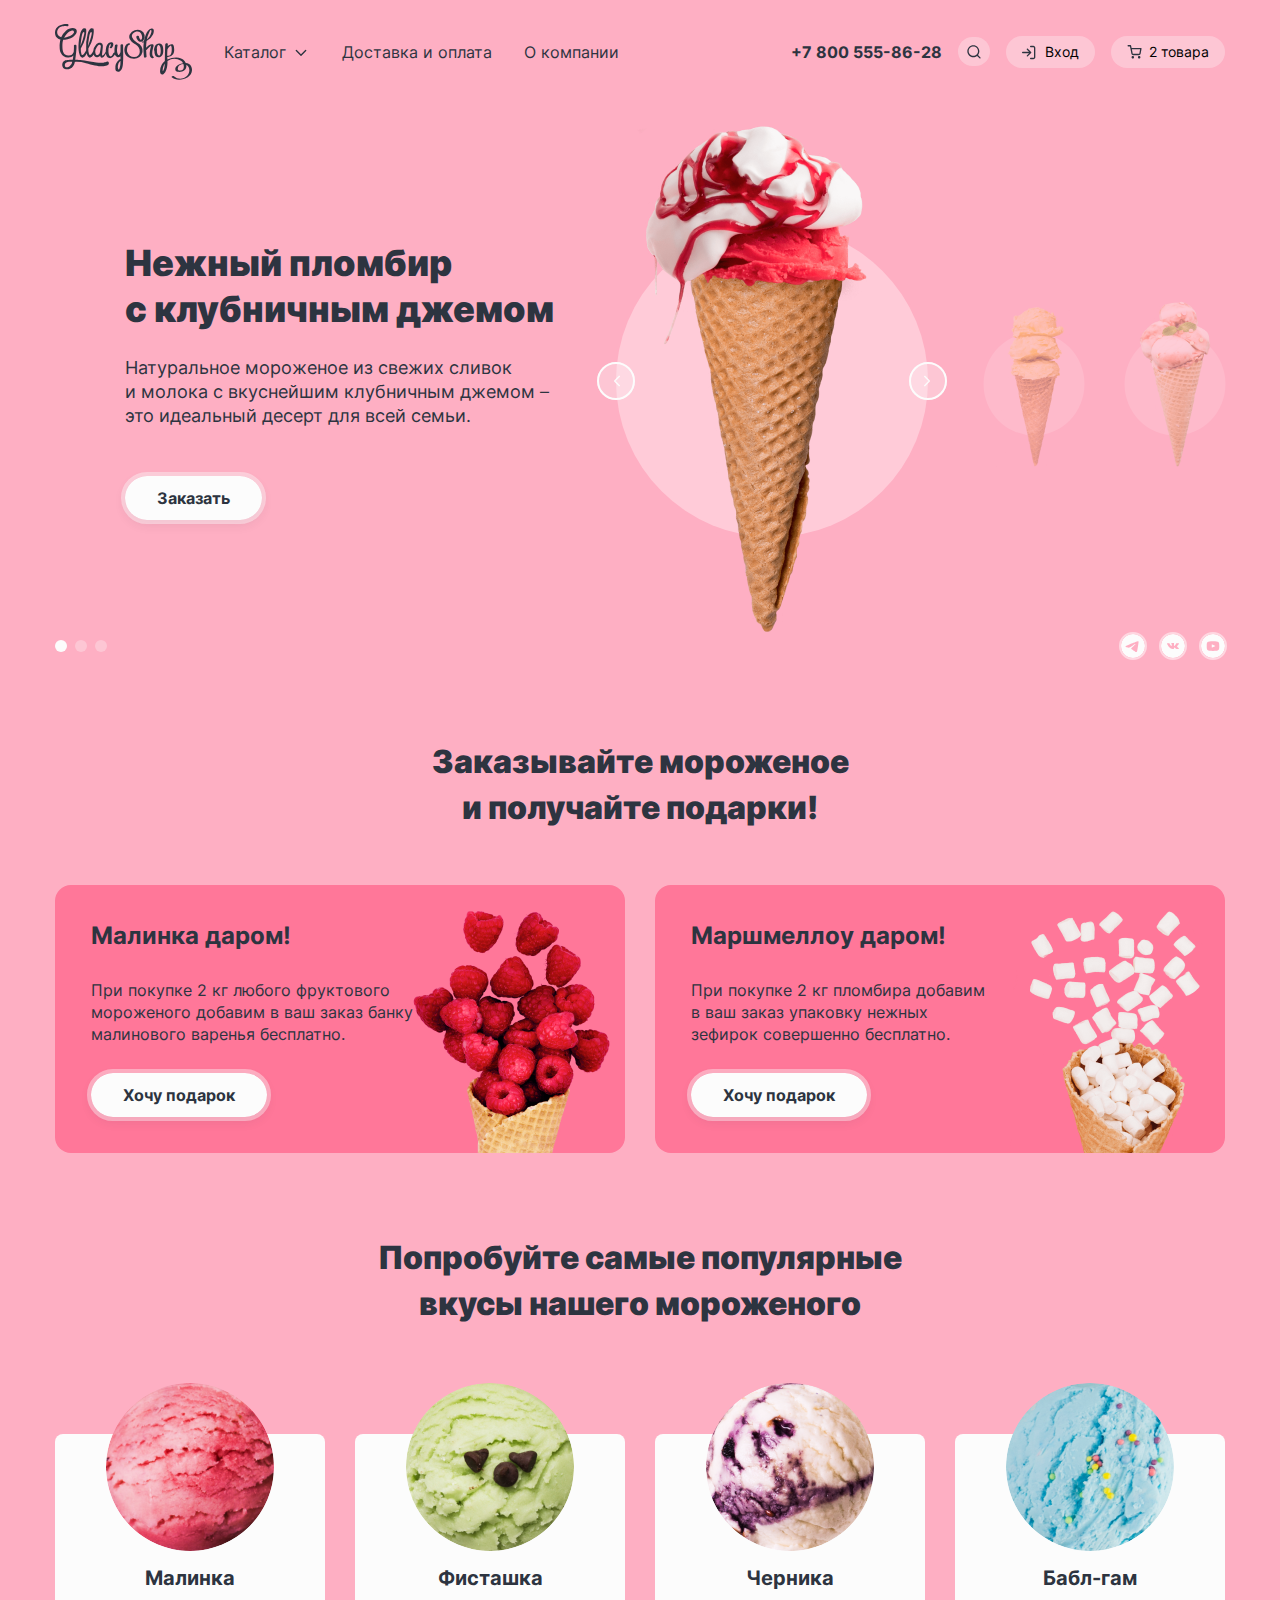
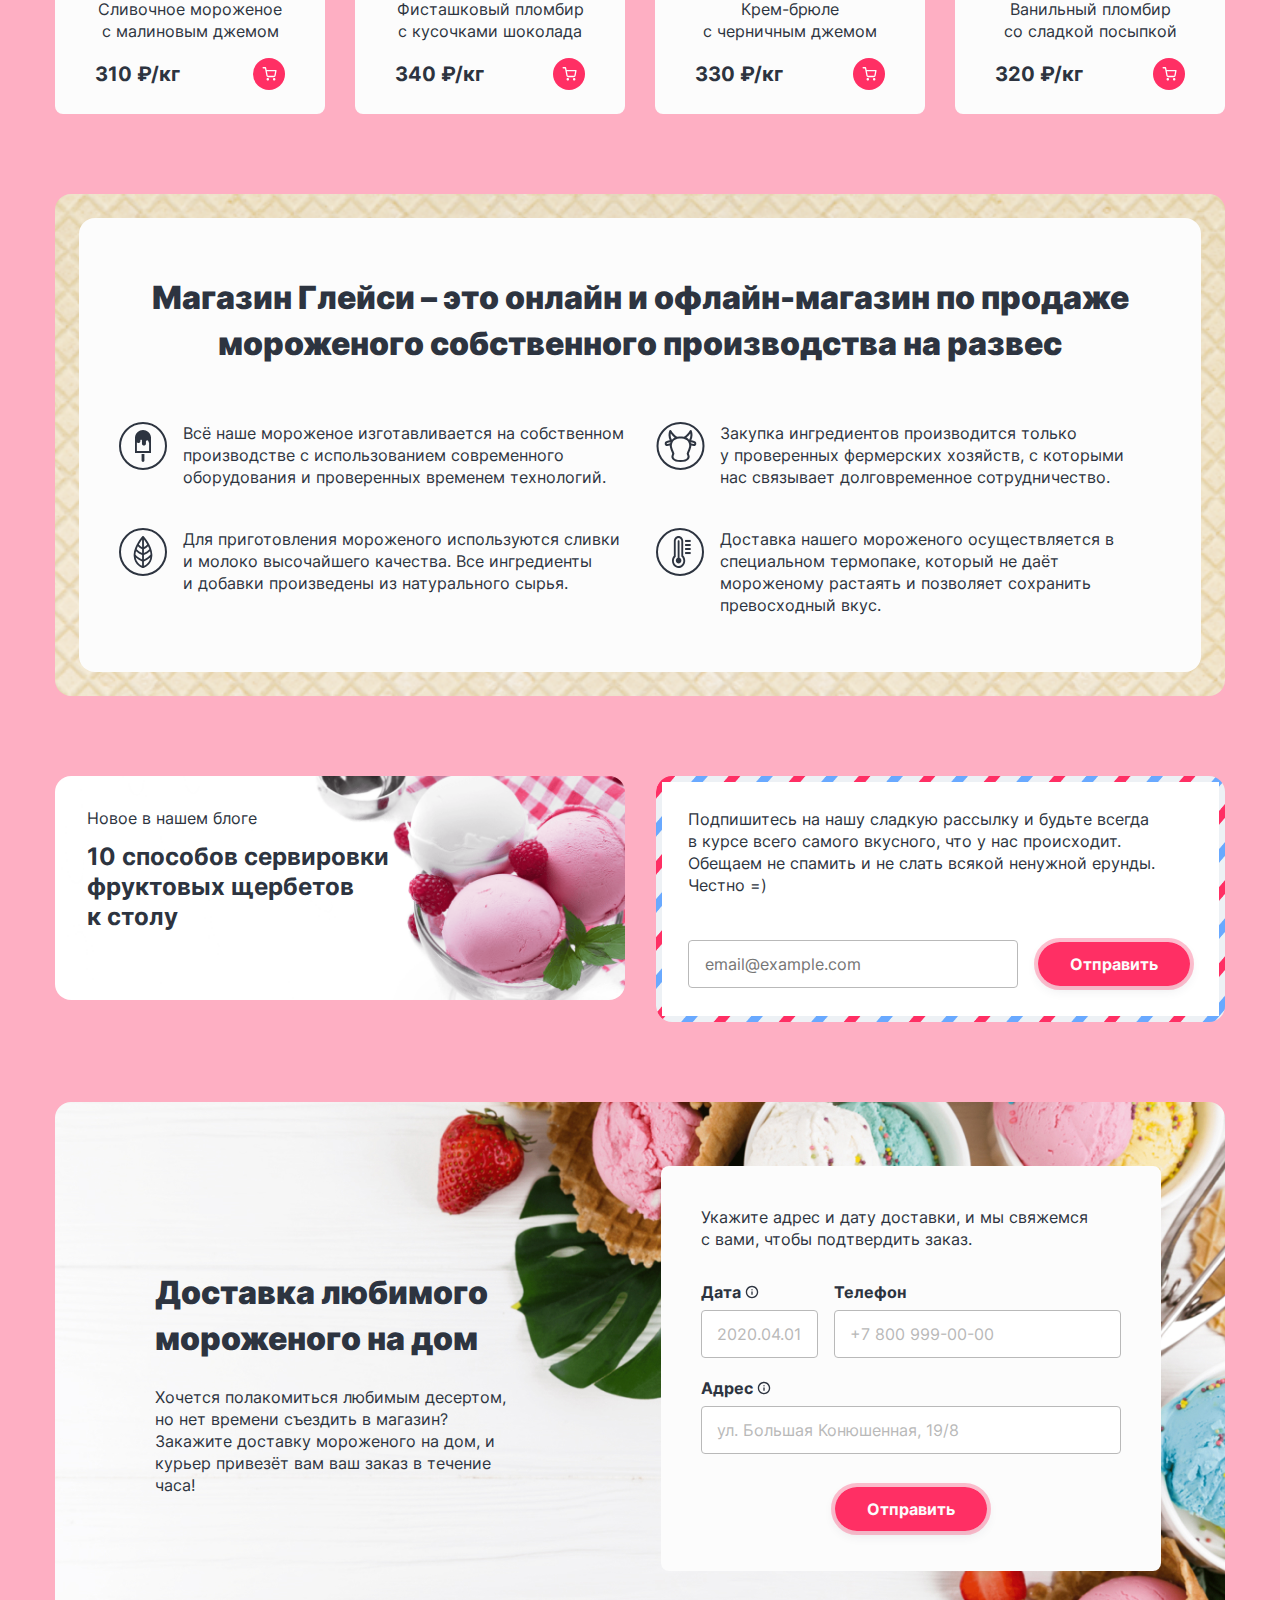
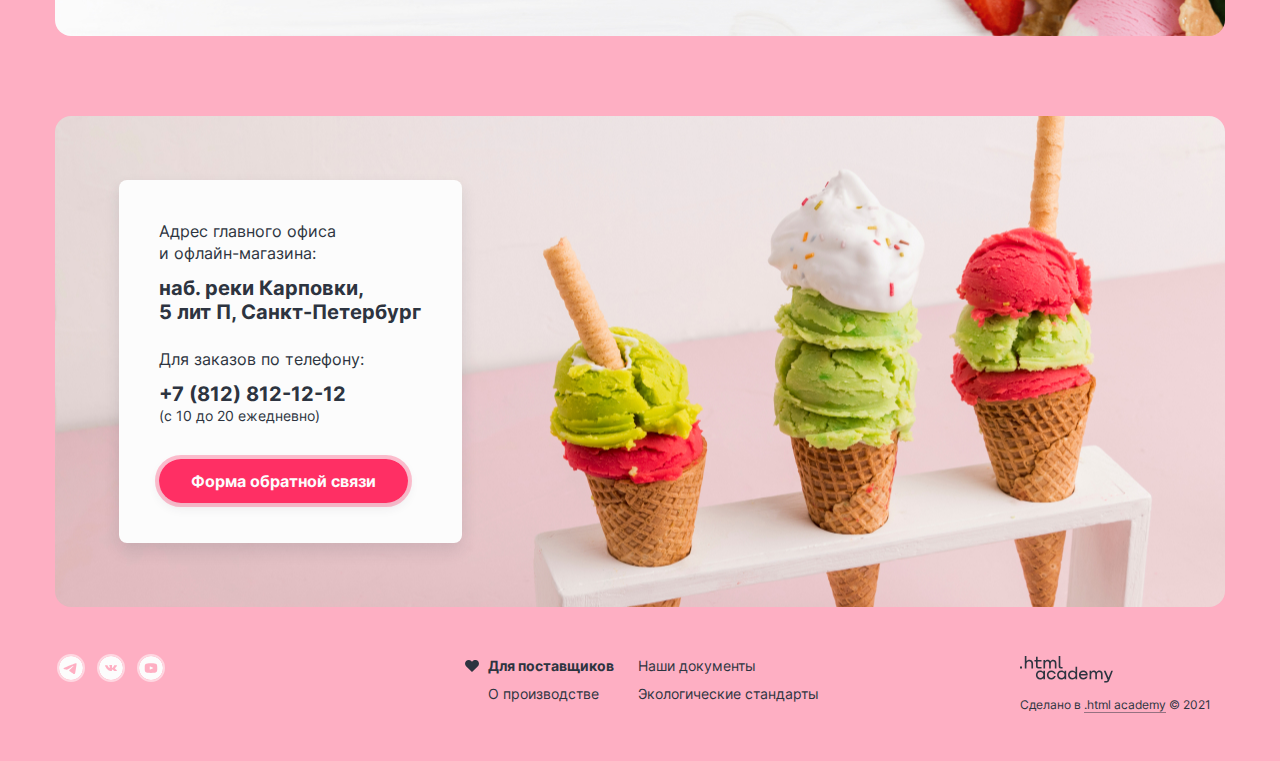
==== commit 734bef74: "Merge pull request #2 from DmitryVitriol/master" ====
--- a/index.html
+++ b/index.html
@@ -105,7 +105,7 @@
     </header>
 
 
-    <main>
+    <main class="main">
       <h1 class="visually-hidden">Магазин Глейси – мороженое собственного производства на развес.</h1>
       <section class="best-offers">
         <h2 class="visually-hidden">Лучшие предложения</h2>
@@ -312,7 +312,7 @@
         </div>
       </section>
     </main>
-    <footer>
+    <footer class="footer">
       <div class="social-wrapper-footer">
         <span class="visually-hidden">Мы в соц сетях</span>
         <ul class="social-list">
@@ -344,7 +344,7 @@
       </div>
       <div class="made-in">
         <a class="logo-htmlacademy" href="https://htmlacademy.ru/">
-          <img src="images/index/logo-htmlacademy.svg" alt="Логотип HTML academy">
+          <img src="images/index/logo-htmlacademy.svg" alt="Логотип HTML academy" width="93" height="27">
         </a>
         <span>Сделано в <a class="link-htmlacademy" href="https://htmlacademy.ru/">.html academy</a> © 2021</span>
       </div>
--- a/styles/styles.css
+++ b/styles/styles.css
@@ -1516,7 +1516,7 @@
     margin-right: 14px;
 }
 
-footer {
+.footer {
     flex-shrink: 0;
     display: grid;
     grid-template-columns: repeat(3, auto);
@@ -1724,6 +1724,7 @@
 
 .creamy-ice-cream {
     margin-top: 29px;
+    flex: 1;
 }
 
 /*       ХЛЕБОКРОШКИ        */
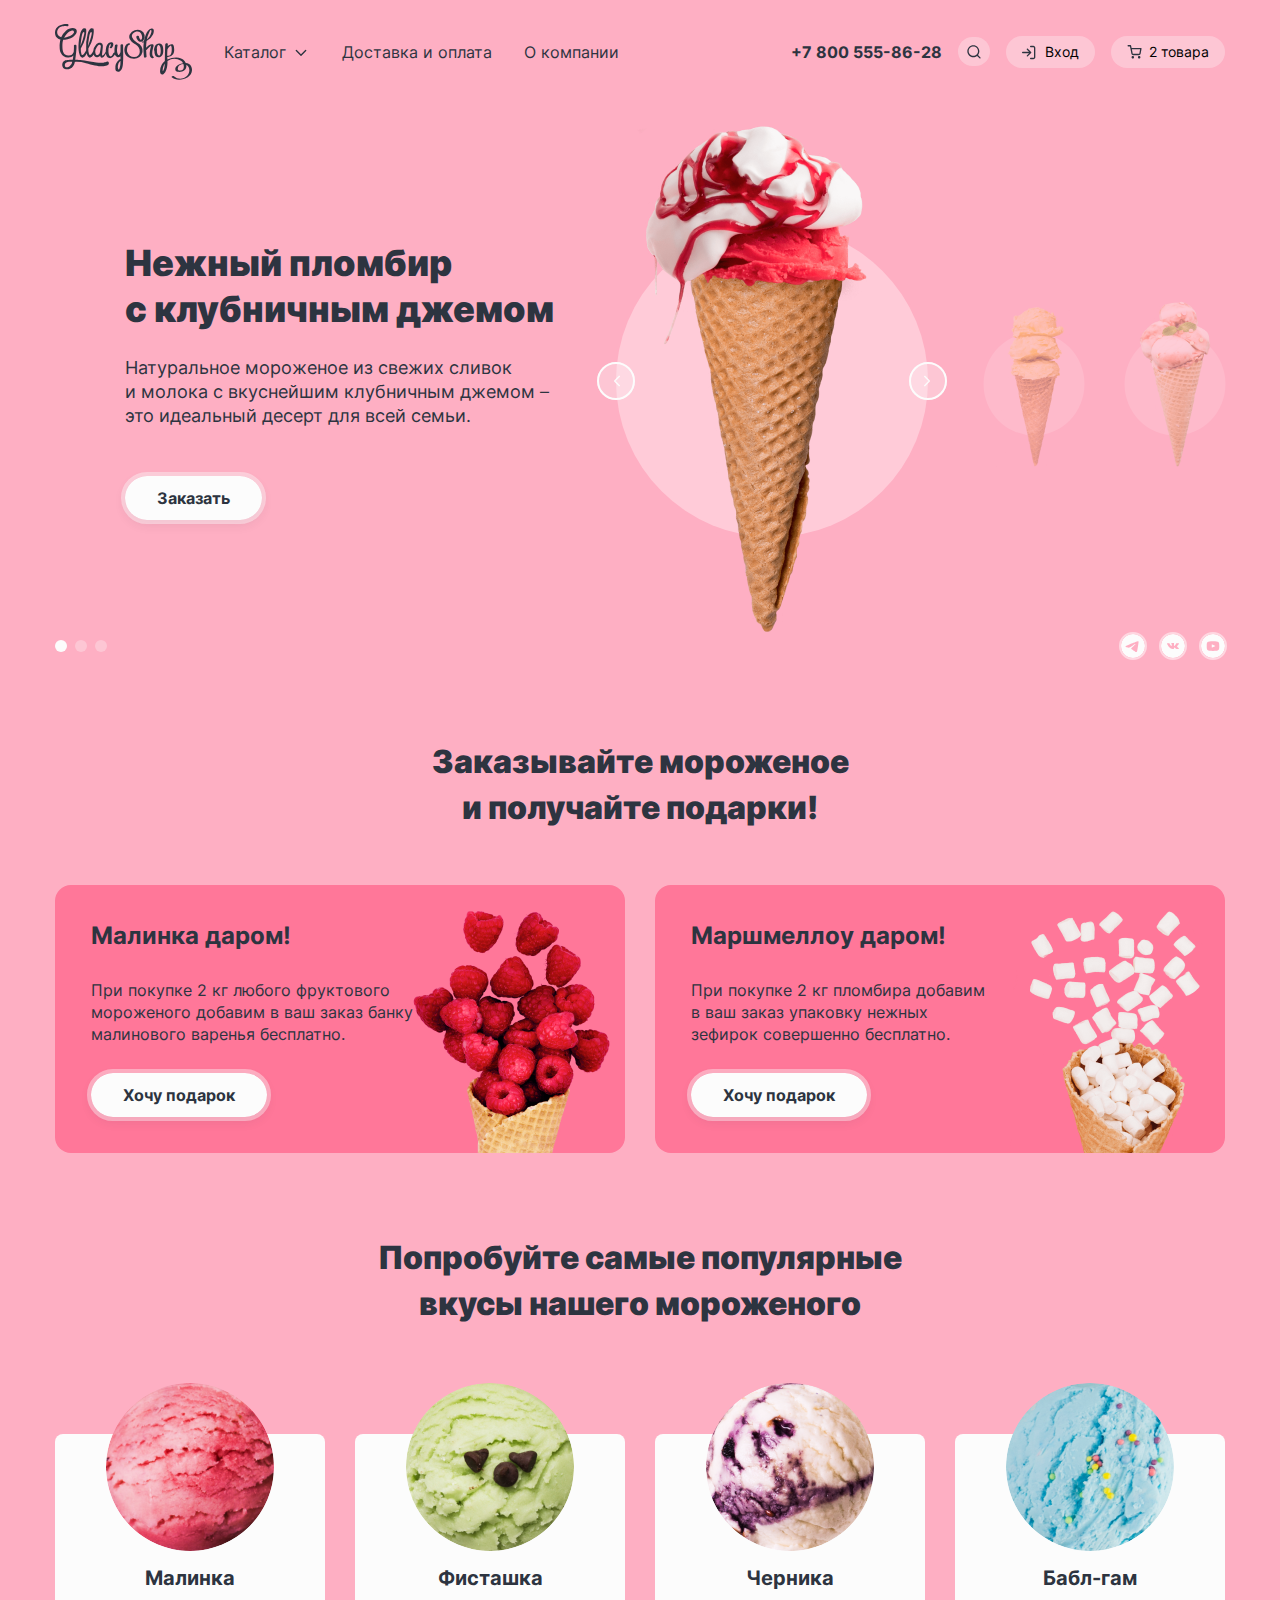
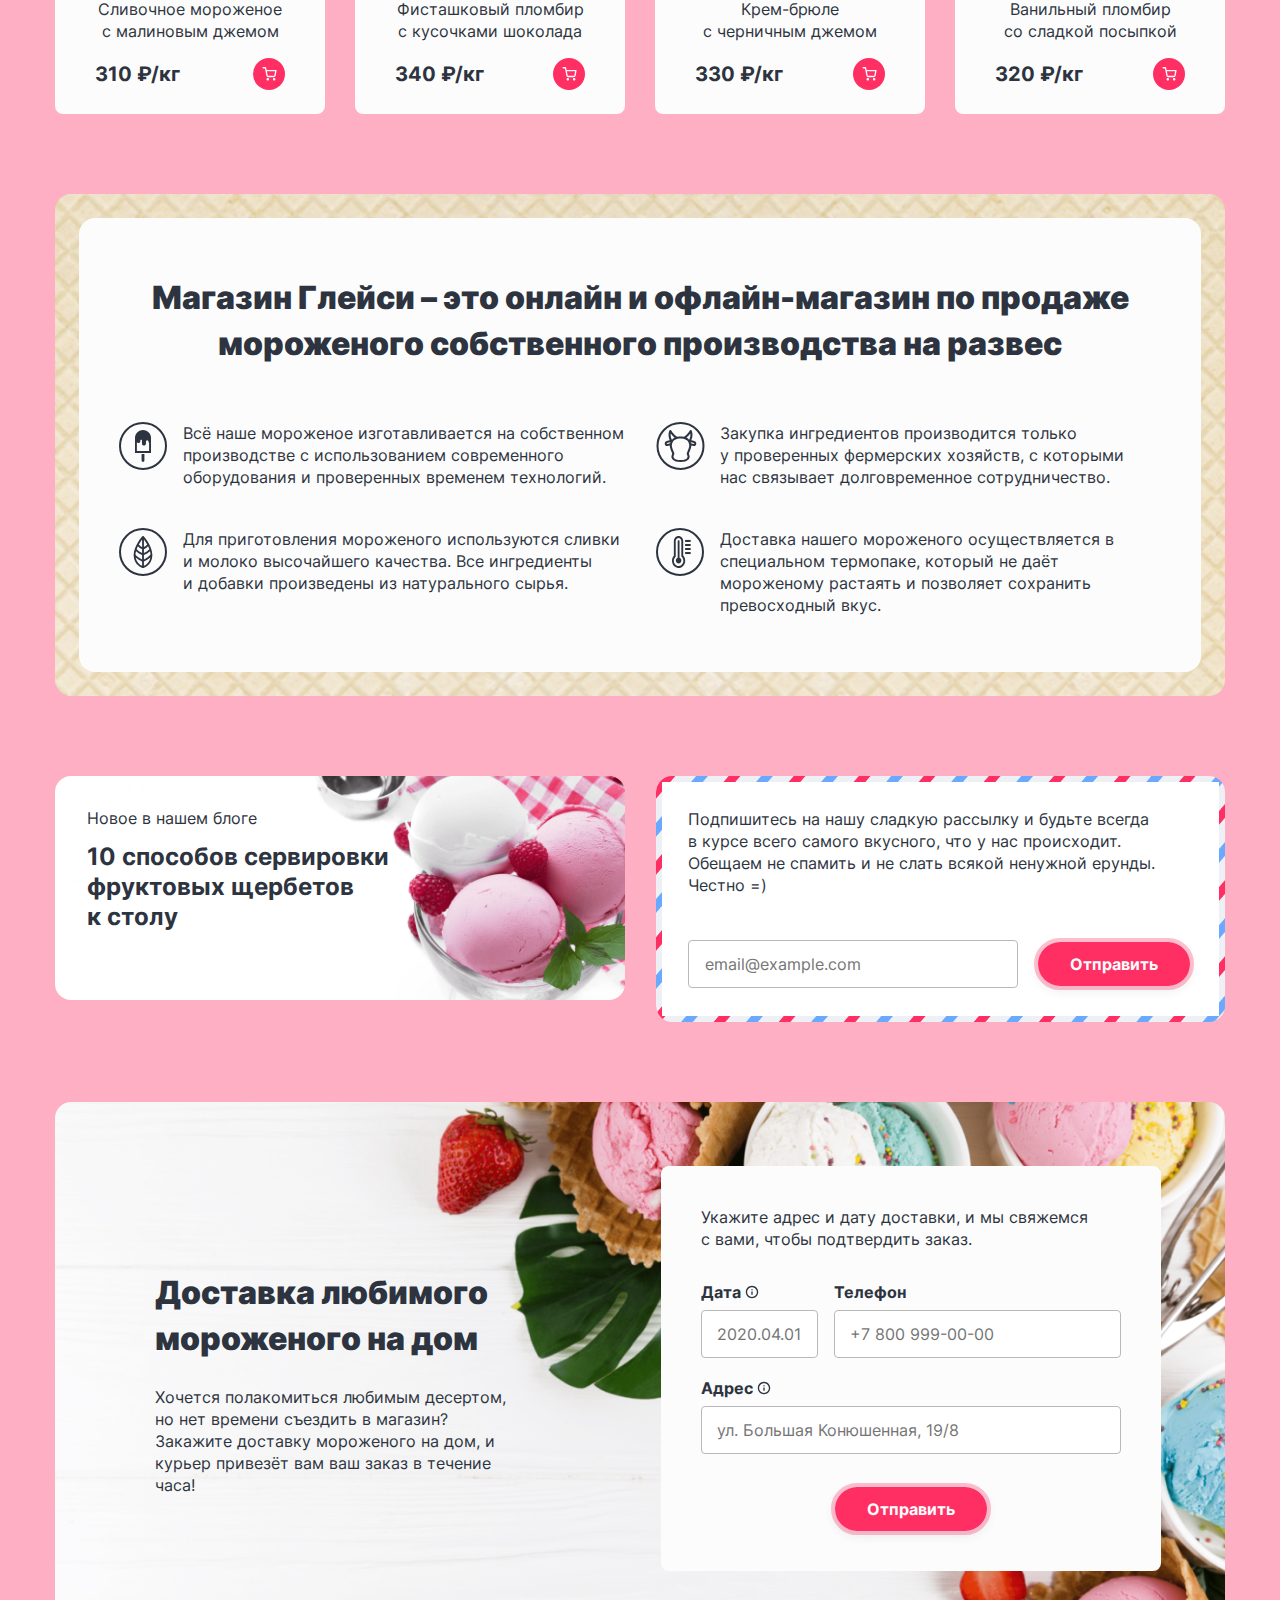
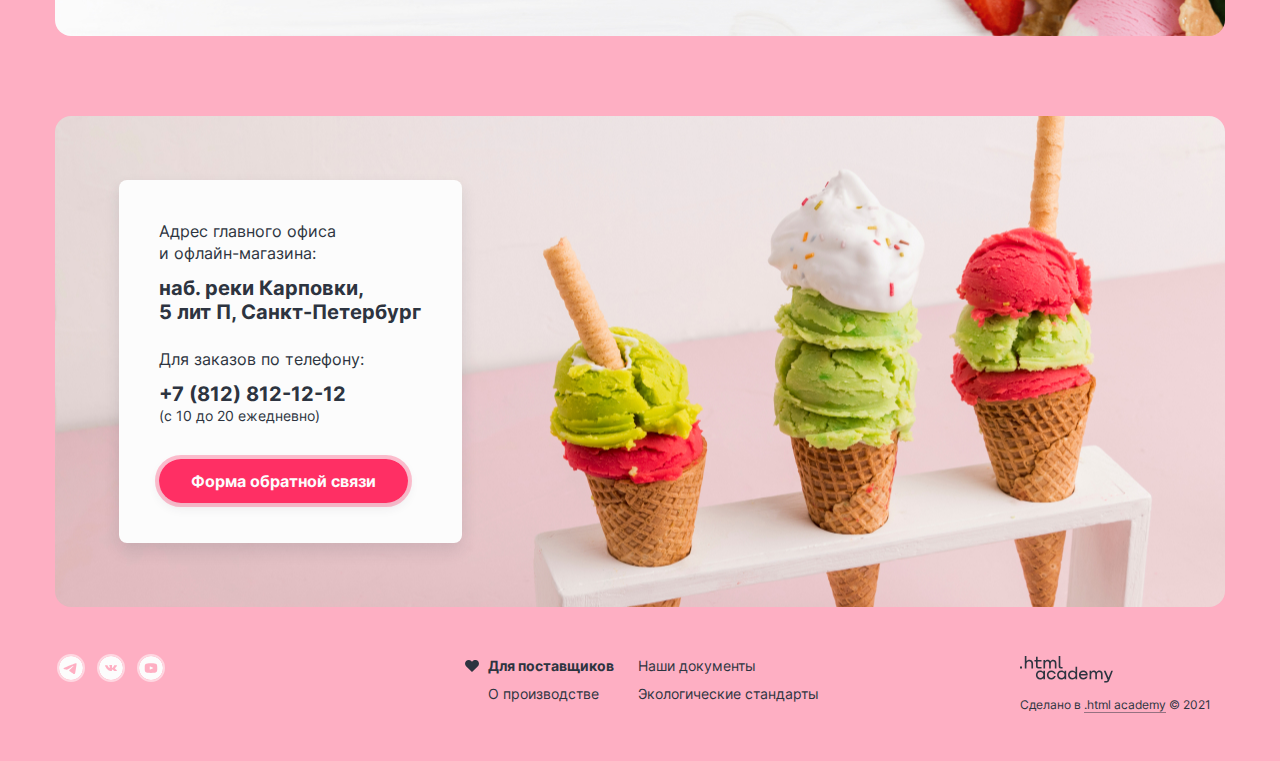
==== commit d869d218: "На защиту 5" ====
--- a/index.html
+++ b/index.html
@@ -50,8 +50,7 @@
           <a class="user search" href="#"></a>
           <form class="search-form hidden" action="https://echo.htmlacademy.ru/" method="get">
             <label class="visually-hidden" for="search-label">Поиск по сайту.</label>
-            <input class="search-input" placeholder="Поиск по сайту" type="text" name="site-search" required
-              id="search-label">
+            <input class="search-input" placeholder="Поиск по сайту" type="text" name="site-search" required id="search-label">
             <button class="search-reset hidden" type="reset"><span class="visually-hidden">Очистить поиск</span></button>
           </form>
         </div>
@@ -61,13 +60,11 @@
             <span>Личный кабинет</span>
             <div class="username-wrapper">
               <label class="visually-hidden" for="username">введите почту</label>
-              <input class="username" id="username" name="username" required="required" type="text"
-                placeholder="email@example.com">
+              <input class="username" id="username" name="username" required type="text" placeholder="email@example.com">
             </div>
             <div class="password-wrapper">
               <label class="visually-hidden" for="password">введите пароль</label>
-              <input class="password" id="password" name="password" required="required" type="password"
-                placeholder="••••••">
+              <input class="password" id="password" name="password" required type="password" placeholder="••••••">
             </div>
             <div class="login-wrapper">
               <button class="button-additional login" type="submit">Войти</button>
@@ -115,8 +112,7 @@
             <li class="active-slide">
               <div class="slide-description-wrapper">
                 <h4 class="slide-title">Нежный пломбир<br>с клубничным джемом</h4>
-                <p class="slide-description">Натуральное мороженое из свежих сливок<br>
-                  и молока с вкуснейшим клубничным джемом – это идеальный десерт для всей семьи.</p>
+                <p class="slide-description">Натуральное мороженое из свежих сливок<br>и молока с вкуснейшим клубничным джемом – это идеальный десерт для всей семьи.</p>
                 <a class="slide button-main" href="#">Заказать</a>
               </div>
               <div class="slide-image-wrapper">
@@ -152,7 +148,7 @@
           </button>
           <ol class="slider-pagination">
             <li class="slider-pagination-item">
-              <button class="slider-pagination-button slider-pagination-button-current">
+              <button class="slider-pagination-button slider-pagination-button-current" type="button">
                 <span class="visually-hidden">Нежный пломбир с клубничным джемом</span>
               </button>
             </li>
@@ -213,7 +209,7 @@
                 <p>Сливочное мороженое с малиновым джемом</p>
                 <span class="product-card-price">310 ₽/кг</span>
               </a>
-              <button class="button-product"><span class="visually-hidden">Положить в корзину</span></button>
+              <button class="button-product" type="button"><span class="visually-hidden">Положить в корзину</span></button>
             </li>
             <li class="product-card">
               <a class="product-card-link" href="#">
@@ -222,7 +218,7 @@
                 <p>Фисташковый пломбир с кусочками шоколада</p>
                 <span class="product-card-price">340 ₽/кг</span>
               </a>
-              <button class="button-product"><span class="visually-hidden">Положить в корзину</span></button>
+              <button class="button-product" type="button"><span class="visually-hidden">Положить в корзину</span></button>
             </li>
             <li class="product-card">
               <a class="product-card-link" href="#">
@@ -231,7 +227,7 @@
                 <p>Крем-брюле<br>с черничным джемом</p>
                 <span class="product-card-price">330 ₽/кг</span>
               </a>
-              <button class="button-product"><span class="visually-hidden">Положить в корзину</span></button>
+              <button class="button-product" type="button"><span class="visually-hidden">Положить в корзину</span></button>
             </li>
             <li class="product-card">
               <a class="product-card-link" href="#">
@@ -240,7 +236,7 @@
                 <p>Ванильный пломбир<br>со сладкой посыпкой</p>
                 <span class="product-card-price">320 ₽/кг</span>
               </a>
-              <button class="button-product"><span class="visually-hidden">Положить в корзину</span></button>
+              <button class="button-product" type="button"><span class="visually-hidden">Положить в корзину</span></button>
             </li>
           </ul>
         </section>
@@ -266,8 +262,7 @@
         <section class="newsletter">
           <h2 class="visually-hidden">Подписка на рассылку</h2>
           <div class="newsletter-wrap">
-            <p>Подпишитесь на нашу сладкую рассылку и будьте всегда<br>в курсе всего самого вкусного, что у нас происходит.
-              Обещаем не спамить и не слать всякой ненужной ерунды. Честно =)</p>
+            <p>Подпишитесь на нашу сладкую рассылку и будьте всегда<br>в курсе всего самого вкусного, что у нас происходит. Обещаем не спамить и не слать всякой ненужной ерунды. Честно =)</p>
             <form class="newsletter-form" action="https://echo.htmlacademy.ru/" method="post">
               <label class="visually-hidden" for="newsletter-email">Email</label>
               <input class="field" placeholder="email@example.com" type="email" name="newsletter-email" id="newsletter-email" required>
@@ -285,17 +280,17 @@
             <label class="delivery-label date" for="date">Дата
               <span class="tooltip">Введите дату доставки</span>
             </label>
-            <input id="date" type="text" name="date" value="2020.04.01">
+            <input id="date" type="text" name="date" placeholder="2020.04.01" required>
           </div>
           <div class="form-element tel">
             <label class="delivery-label tel" for="tel">Телефон</label>
-            <input id="tel" type="tel" name="tel" value="+7 800 999-00-00">
+            <input id="tel" type="tel" name="tel" placeholder="+7 800 999-00-00" required>
           </div>
           <div class="form-element text">
             <label class="delivery-label text" for="address">Адрес
               <span class="tooltip">Введите название улицы, дома и квартиры</span>
             </label>
-            <input id="address" type="text" name="address" value="ул. Большая Конюшенная, 19/8">
+            <input id="address" type="text" name="address" placeholder="ул. Большая Конюшенная, 19/8" required>
           </div>
           <button class="button-additional" type="submit">Отправить</button>
         </form>
@@ -361,11 +356,11 @@
           <span class="visually-hidden">
             <label class="name" for="name">Имя и фамилия:</label>
           </span>
-          <input class="input-modal" id="name" required type="text" name="name" placeholder="Имя и фамилия">
+          <input class="input-modal" id="name" type="text" name="name" placeholder="Имя и фамилия" required>
           <span class="visually-hidden">
             <label class="mail" for="mail">Ваш e-mail:</label>
           </span>
-          <input class="input-modal" id="mail" required type="email" name="mail" placeholder="email@example.com">
+          <input class="input-modal" id="mail" type="email" name="mail" placeholder="email@example.com" required>
           <span class="visually-hidden">
             <label class="request" for="request">Что нужно привезти:</label>
           </span>
--- a/styles/styles.css
+++ b/styles/styles.css
@@ -75,7 +75,7 @@
     overflow: hidden;
 }
 
-main {
+.main {
     flex: 1;
 }
 
